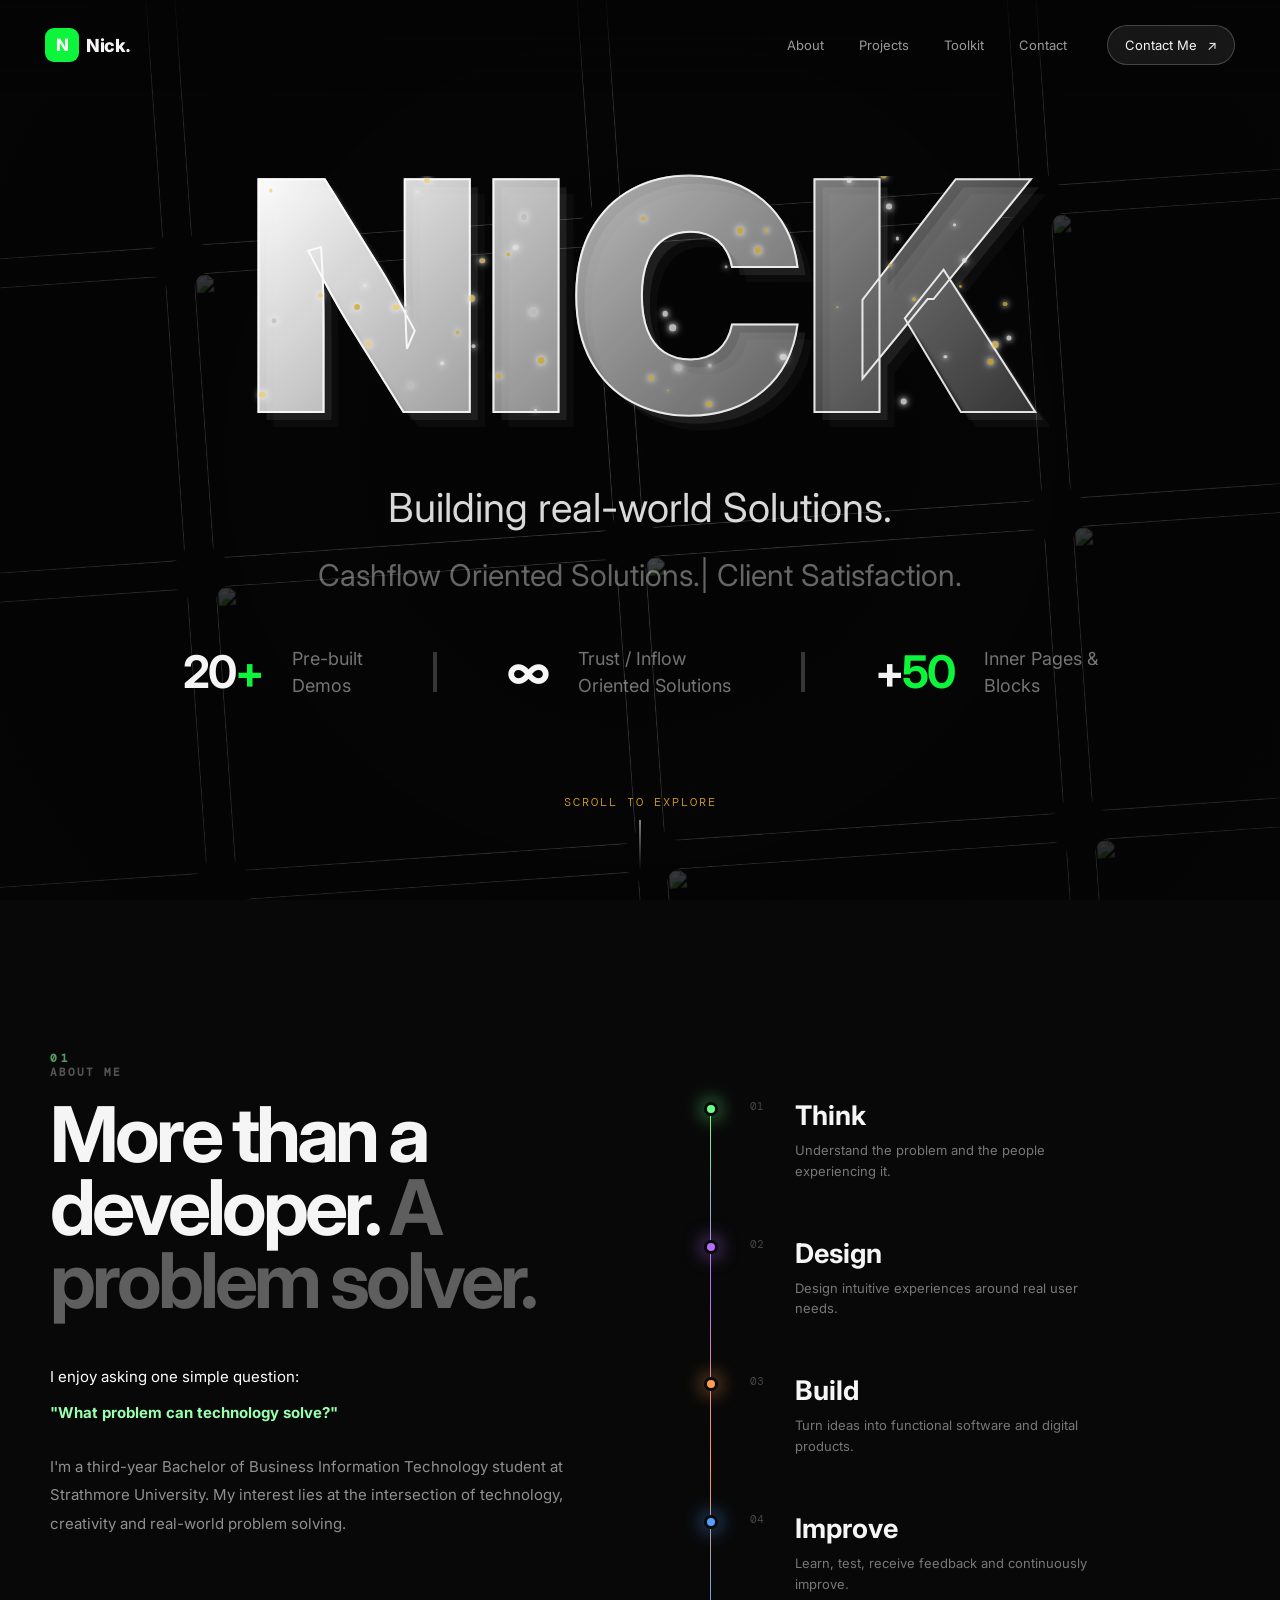
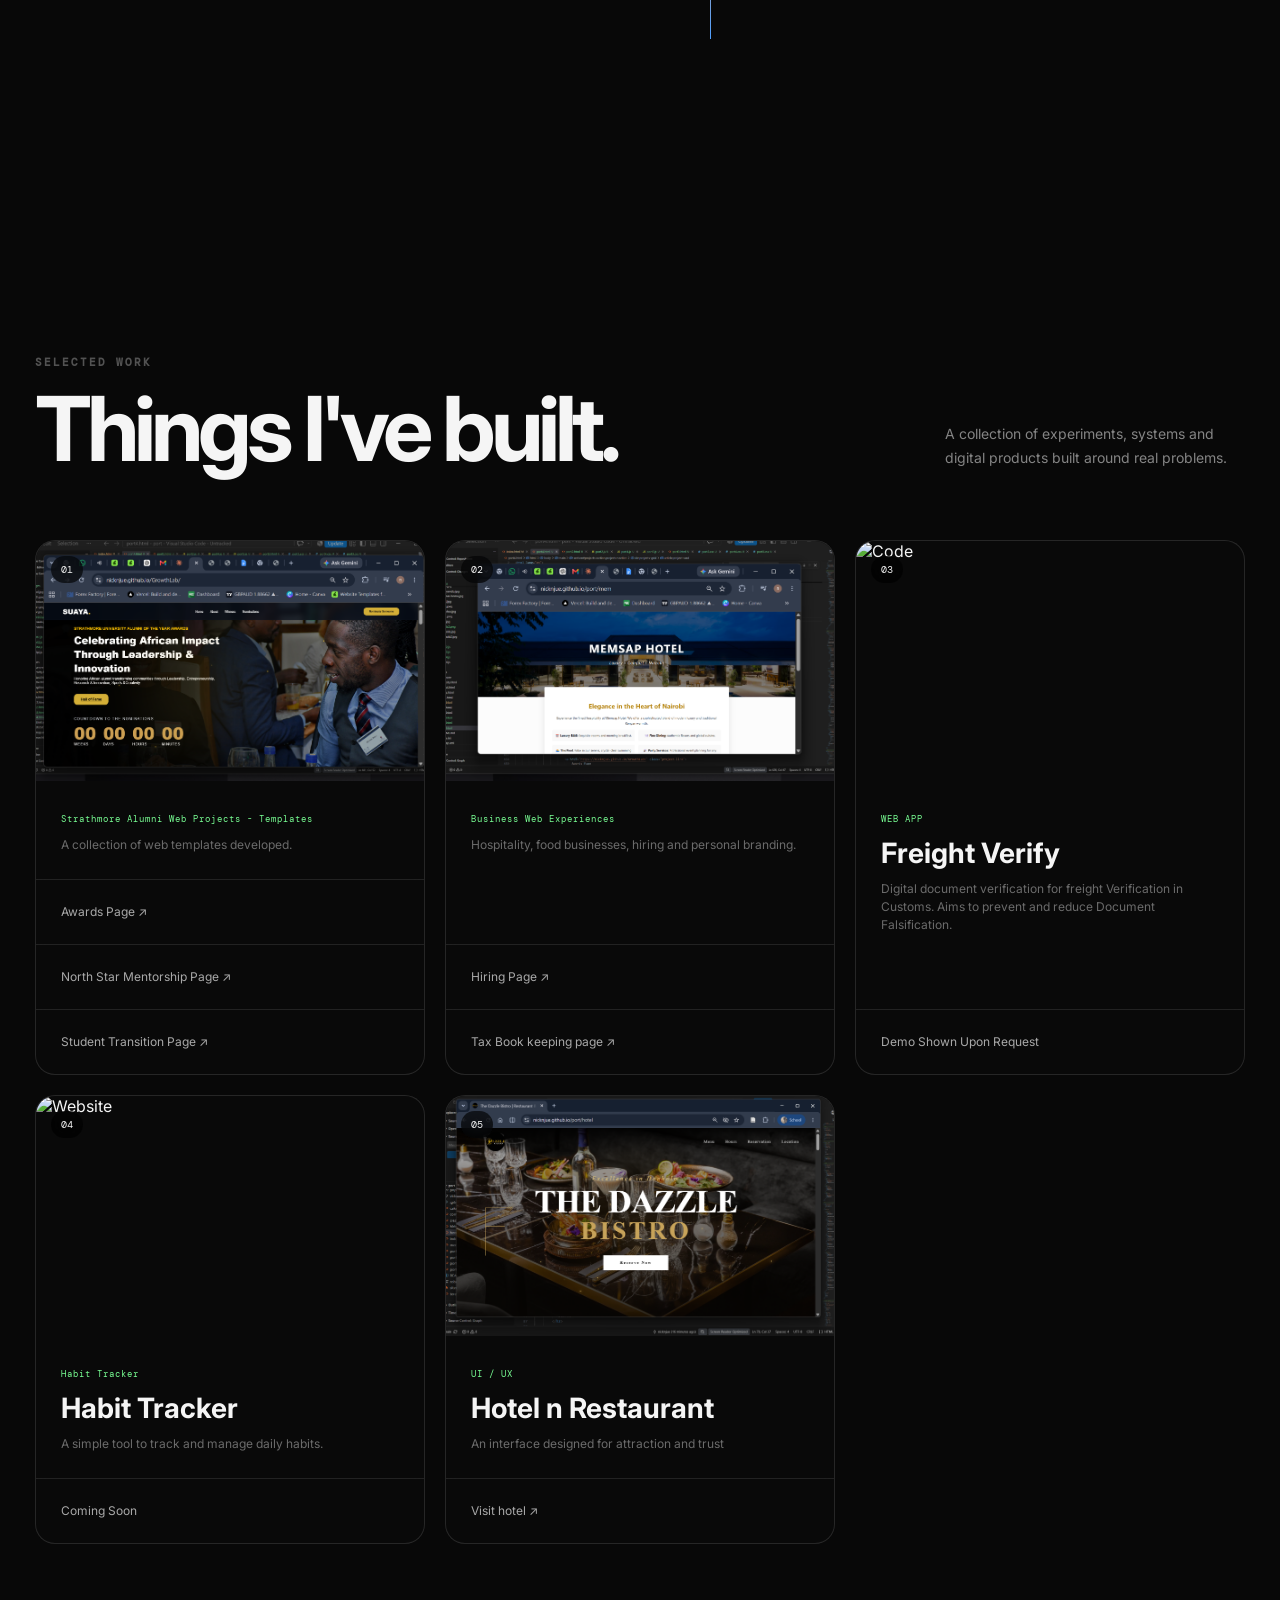
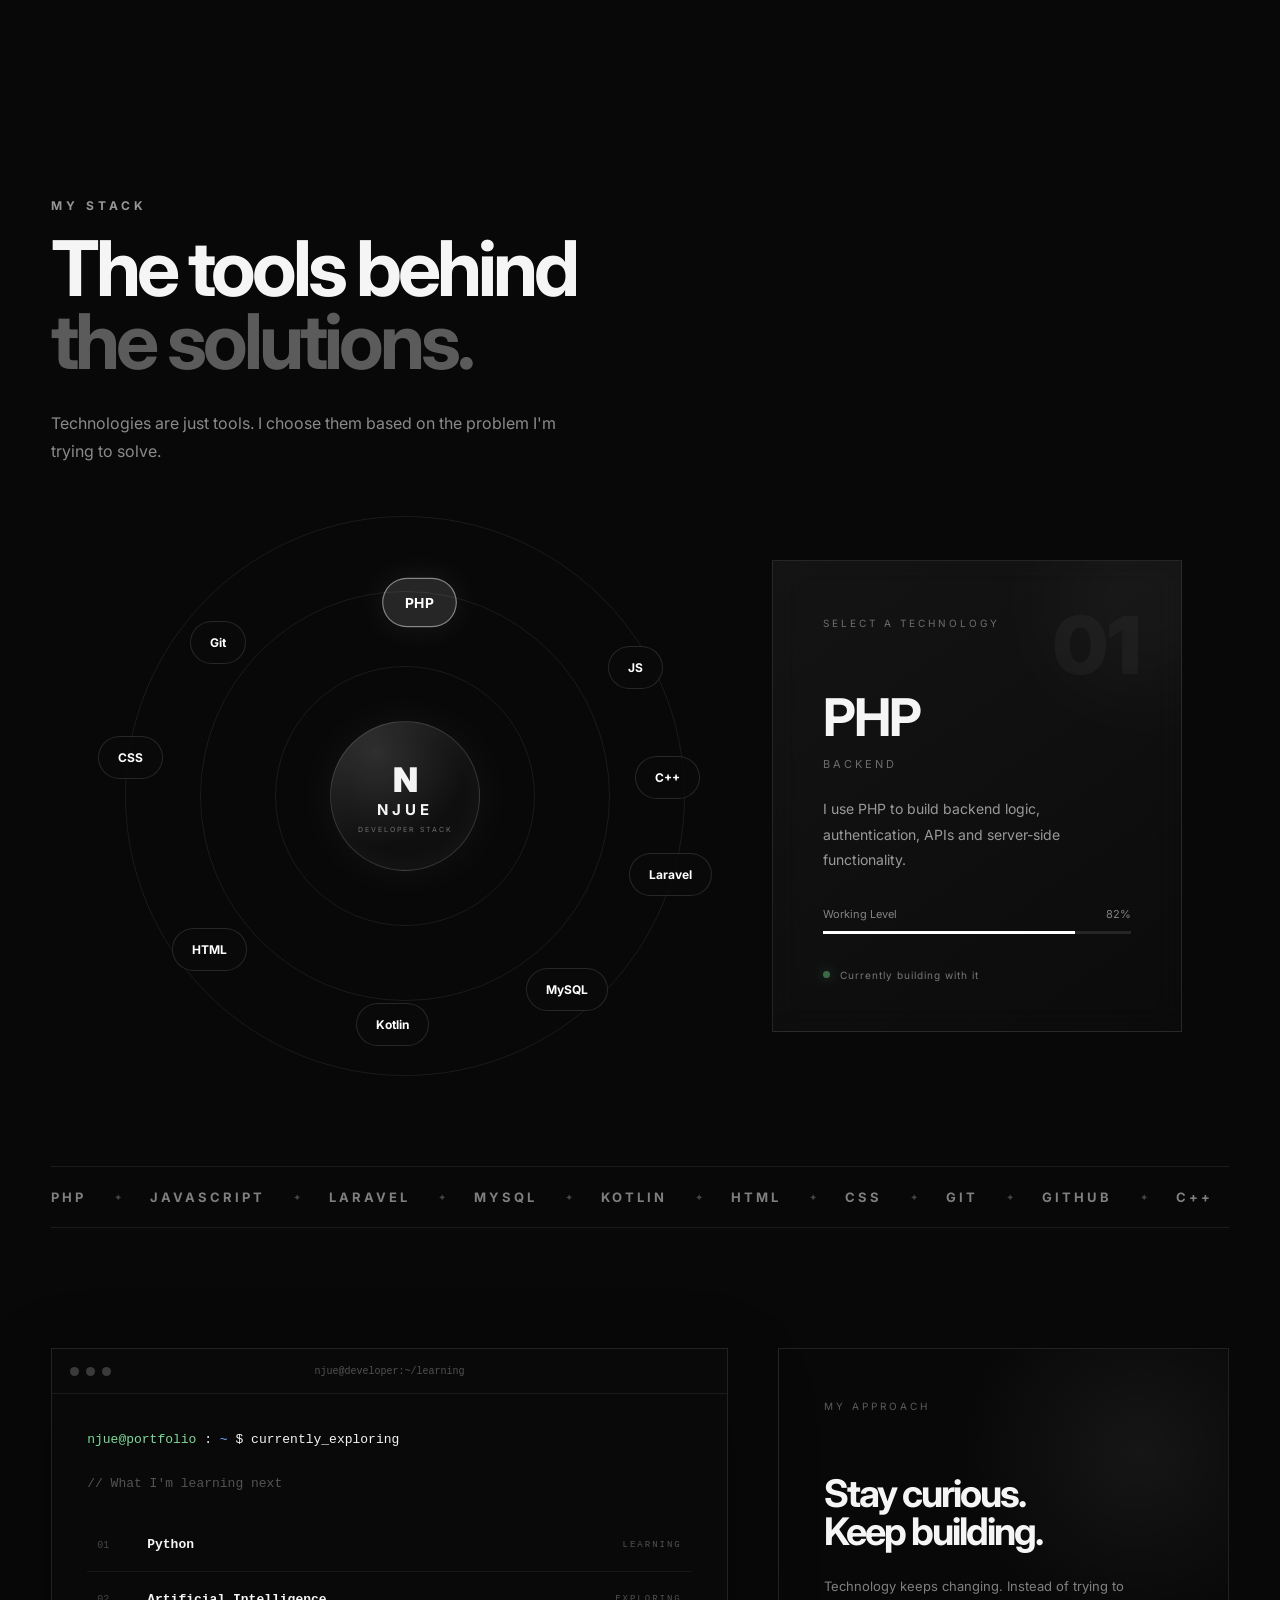
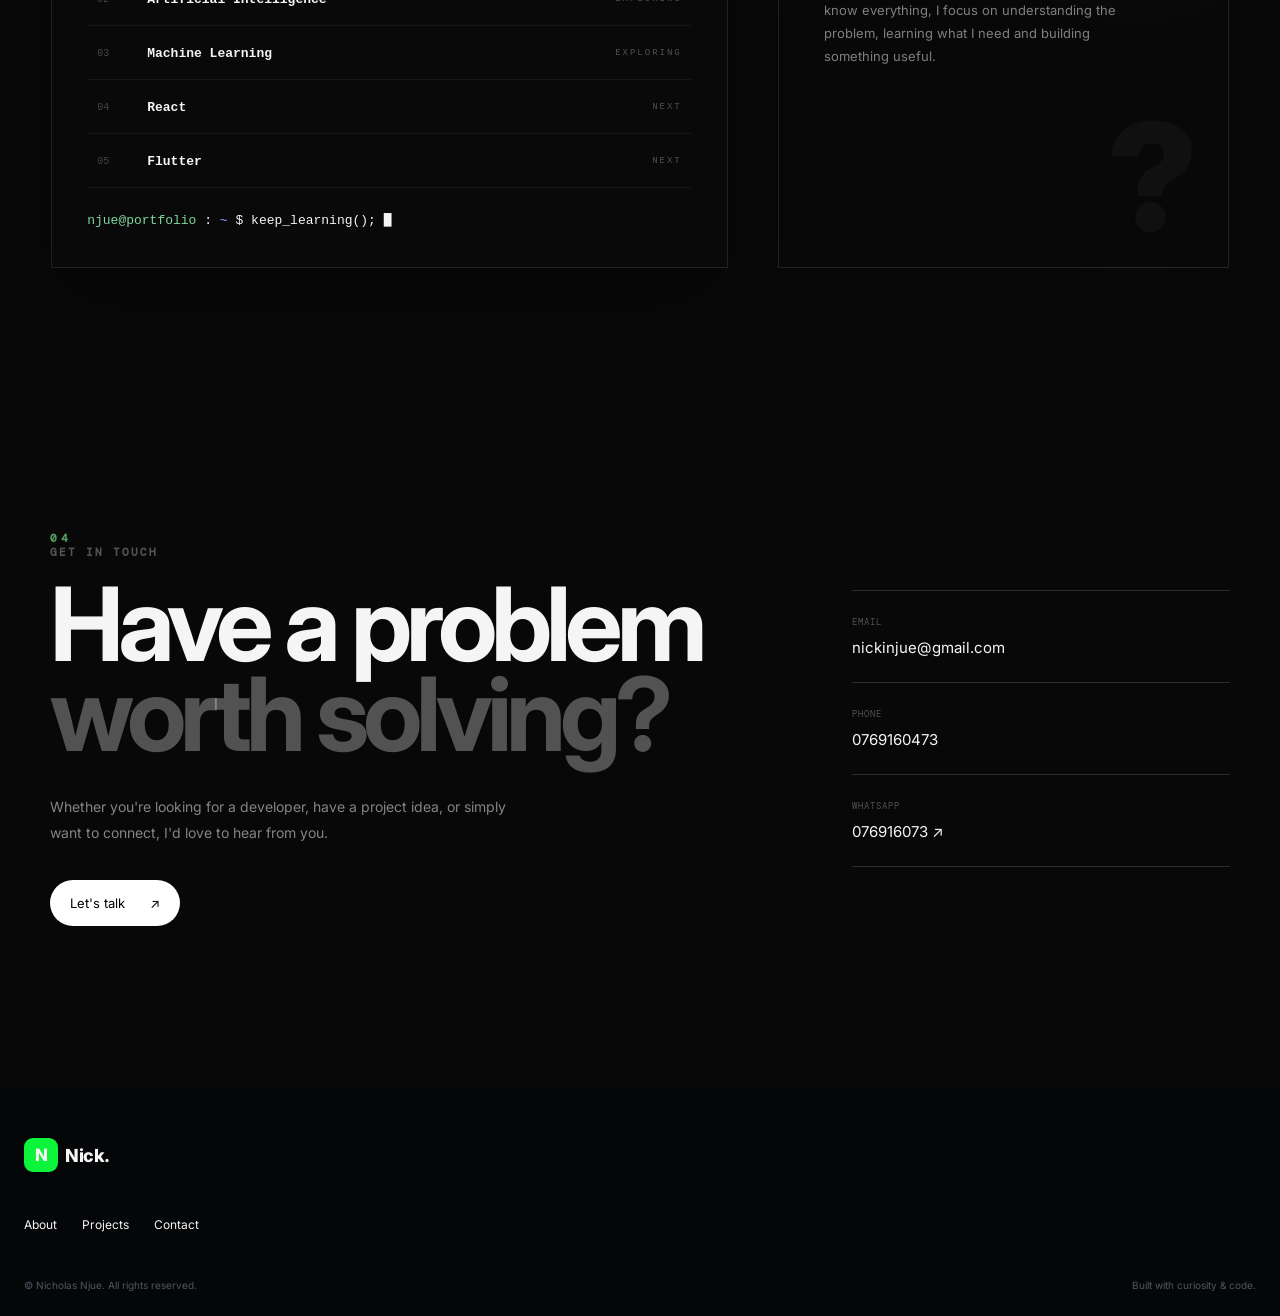
==== index.html @ ba2fd749 "1.3" ====
<!DOCTYPE html>
<html lang="en">

<head>
    <meta charset="UTF-8">
    <meta name="viewport" content="width=device-width, initial-scale=1.0">

    <title>Nick. Full Stack Developer </title>

    <meta name="description"
        content="Njue — Developer focused on building practical, user-oriented digital real-world solutions.">

    <link rel="stylesheet" href="css/port4.css">

    <!-- Google Fonts -->
    <link
        href="https://fonts.googleapis.com/css2?family=DM+Mono:wght@400;500&family=Inter:wght@400;500;600;700;800;900&display=swap"
        rel="stylesheet">
</head>

<body>

    <!-- =====================================================
         MOVING WEBSITE BACKGROUND
    ====================================================== -->

    <div class="background-world">

        <div class="website-wall">

            <div class="bg-card">
                <img src="https://images.unsplash.com/photo-1558655146-9f40138edfeb?auto=format&fit=crop&w=900&q=80"
                    alt="">
            </div>

            <div class="bg-card">
                <img src="https://images.unsplash.com/photo-1555066931-4365d14bab8c?auto=format&fit=crop&w=900&q=80"
                    alt="">
            </div>

            <div class="bg-card">
                <img src="https://images.unsplash.com/photo-1551650975-87deedd944c3?auto=format&fit=crop&w=900&q=80"
                    alt="">
            </div>

            <div class="bg-card">
                <img src="https://images.unsplash.com/photo-1460925895917-afdab827c52f?auto=format&fit=crop&w=900&q=80"
                    alt="">
            </div>

            <div class="bg-card">
                <img src="https://images.unsplash.com/photo-1517694712202-14dd9538aa97?auto=format&fit=crop&w=900&q=80"
                    alt="">
            </div>

            <div class="bg-card">
                <img src="https://images.unsplash.com/photo-1531482615713-2afd69097998?auto=format&fit=crop&w=900&q=80"
                    alt="">
            </div>

            <div class="bg-card">
                <img src="https://images.unsplash.com/photo-1498050108023-c5249f4df085?auto=format&fit=crop&w=900&q=80"
                    alt="">
            </div>

            <div class="bg-card">
                <img src="https://images.unsplash.com/photo-1518770660439-4636190af475?auto=format&fit=crop&w=900&q=80"
                    alt="">
            </div>

            <div class="bg-card">
                <img src="https://images.unsplash.com/photo-1550745165-9bc0b252726f?auto=format&fit=crop&w=900&q=80"
                    alt="">
            </div>

            <div class="bg-card">
                <img src="https://images.unsplash.com/photo-1496171367470-9ed9a91ea931?auto=format&fit=crop&w=900&q=80"
                    alt="">
            </div>

            <div class="bg-card">
                <img src="https://images.unsplash.com/photo-1521737711867-e3b97375f902?auto=format&fit=crop&w=900&q=80"
                    alt="">
            </div>

            <div class="bg-card">
                <img src="https://images.unsplash.com/photo-1553877522-43269d4ea984?auto=format&fit=crop&w=900&q=80"
                    alt="">
            </div>

            <div class="bg-card">
                <img src="https://images.unsplash.com/photo-1504384308090-c894fdcc538d?auto=format&fit=crop&w=900&q=80"
                    alt="">
            </div>

            <div class="bg-card">
                <img src="https://images.unsplash.com/photo-1516321318423-f06f85e504b3?auto=format&fit=crop&w=900&q=80"
                    alt="">
            </div>

            <div class="bg-card">
                <img src="https://images.unsplash.com/photo-1559028012-481c04fa702d?auto=format&fit=crop&w=900&q=80"
                    alt="">
            </div>

            <div class="bg-card">
                <img src="https://images.unsplash.com/photo-1519389950473-47ba0277781c?auto=format&fit=crop&w=900&q=80"
                    alt="">
            </div>

            <div class="bg-card">
                <img src="https://images.unsplash.com/photo-1561070791-2526d30994b5?auto=format&fit=crop&w=900&q=80"
                    alt="">
            </div>

            <div class="bg-card">
                <img src="https://images.unsplash.com/photo-1547658719-da2b51169166?auto=format&fit=crop&w=900&q=80"
                    alt="">
            </div>

        </div>

        <div class="background-overlay"></div>

    </div>


    <!-- =====================================================
         NAVIGATION
    ====================================================== -->

    <header class="navbar">

         <a href="#home" class="logo">
                <span class="logo-mark">N</span>
                <span class="logo-name">Nick<span>.</span></span>
            </a>


        <nav>

            <a href="#about">About</a>
            <a href="#projects">Projects</a>
            <a href="#toolkit">Toolkit</a>
            <a href="#contact">Contact</a>

        </nav>


        <a href="#contact" class="contact-button">
            Contact Me
            <span>↗</span>
        </a>

    </header>


    <!-- =====================================================
         MAIN
    ====================================================== -->

    <main>


        <!-- =================================================
             HERO
        ================================================== -->

        <section id="home" class="hero">

            <div class="hero-content">

                <!-- <div class="release-wrapper">

                    <button class="release-button">
                        <span class="release-dot"></span>
                        New Release
                    </button>

                </div> -->


                <div class="hero-title-wrapper">

                    <div class="confetti-container" id="confetti"></div>

                    <h1 class="hero-title">
                      NICK
                    </h1>

                    
                </div>


                <div class="hero-description">

                    <p>
                    Building real-world Solutions.
                    </p>

                    <span>
                        Cashflow Oriented Solutions.| Client Satisfaction.
                    </span>

                </div>


                <div class="hero-stats">

                    <div class="stat">

                        <strong>20<span>+</span></strong>

                        <p>Pre-built<br>Demos</p>

                    </div>


                    <div class="stat-line"></div>


                    <div class="stat">

                        <strong>∞</strong>

                        <p>Trust / Inflow<br>Oriented Solutions</p>

                    </div>

                        <div class="stat-line"></div>

                    <div class="stat">

                        <strong>+<span>50</span></strong>

                        <p>Inner Pages &<br>Blocks</p>

                    </div>

                </div>

<!-- 
                <a href="#projects" class="explore-button">

                    Explore my work

                    <span>↓</span>

                </a> -->

            </div>


            <div class="scroll-indicator">

                <span>SCROLL TO EXPLORE</span>

                <div class="scroll-line"></div>

            </div>

        </section>



        <!-- =================================================
             ABOUT
        ================================================== -->

        <section id="about" class="section about-section">

            <div class="section-label">

                <span>01</span>

                <p>ABOUT ME</p>

            </div>


            <div class="about-grid">


                <div class="about-text">

                    <h2>
                        More than a developer.
                        <span>A problem solver.</span>
                    </h2>


                    <p class="question">
                        I enjoy asking one simple question:
                        <strong>"What problem can technology solve?"</strong>
                    </p>


                    <p>
                        I'm a third-year Bachelor of Business Information Technology
                        student at Strathmore University. My interest lies at the
                        intersection of technology, creativity and real-world
                        problem solving.
                    </p>

                </div>



                <div class="process">


                    <div class="process-line"></div>


                    <div class="process-item">

                        <div class="process-dot dot-green"></div>

                        <div class="process-number">01</div>

                        <div>

                            <h3>Think</h3>

                            <p>
                                Understand the problem and the people experiencing it.
                            </p>

                        </div>

                    </div>


                    <div class="process-item">

                        <div class="process-dot dot-purple"></div>

                        <div class="process-number">02</div>

                        <div>

                            <h3>Design</h3>

                            <p>
                                Design intuitive experiences around real user needs.
                            </p>

                        </div>

                    </div>


                    <div class="process-item">

                        <div class="process-dot dot-orange"></div>

                        <div class="process-number">03</div>

                        <div>

                            <h3>Build</h3>

                            <p>
                                Turn ideas into functional software and digital products.
                            </p>

                        </div>

                    </div>


                    <div class="process-item">

                        <div class="process-dot dot-blue"></div>

                        <div class="process-number">04</div>

                        <div>

                            <h3>Improve</h3>

                            <p>
                                Learn, test, receive feedback and continuously improve.
                            </p>

                        </div>

                    </div>


                </div>

            </div>

        </section>



        <!-- =================================================
             PROJECTS
        ================================================== -->

        <section id="projects" class="section projects-section">

            <div class="section-header">

                <div>

                    <div class="section-label">

                        <span></span>

                        <p>SELECTED WORK</p>

                    </div>

                    <h2>
                        Things I've built.
                    </h2>

                </div>


                <p class="section-description">
                    A collection of experiments, systems and digital
                    products built around real problems.
                </p>

            </div>


            <div class="projects-grid">


                <!-- PROJECT 1 -->

                <article class="project-card">

                    <div class="project-image">

                        <img src="images/wards3.png"
                            alt="Project">

                        <span class="project-number">01</span>

                    </div>

                    <div class="project-info">

                        <div>

                            <span class="project-category">
                               Strathmore Alumni Web Projects - Templates
                            </span>

                            <h3>
                                
                            </h3>

                            <p>
                                A collection of web templates developed.
                            </p>

                        </div>

                    </div>

                   
                            <a href="https://nicknjue.github.io/GrowthLab/" class="project-link">
                                Awards Page ↗
                                <i class="fa-solid fa-arrow-right"></i>
                            </a>
                            <a href="https://nicknjue.github.io/GrowthLab/nstar3" class="project-link">
                                North Star Mentorship Page ↗
                                <i class="fa-solid fa-arrow-right"></i>
                            </a>
                            <a href="https://nicknjue.github.io/GrowthLab/stp" class="project-link">
                                Student Transition Page ↗
                                <i class="fa-solid fa-arrow-right"></i>
                            </a>

                </article>



                <!-- PROJECT 2 -->

                <article class="project-card">

                    <div class="project-image">

                        <img src="images/hiring.png"
                            alt="Dashboard">

                        <span class="project-number">02</span>

                    </div>

                    <div class="project-info">

                        <div>

                            <span class="project-category">
                              Business Web Experiences
                            </span>

                            <h3>
                                
                            </h3>

                            <p>
                                Hospitality, food businesses, hiring and personal branding.
                            </p>

                        </div>

                    </div>

                     <a href="https://nicknjue.github.io/port/mem" class="project-link">
                                Hiring Page ↗
                                <i class="fa-solid fa-arrow-right"></i>
                            </a>
                     <a href="https://nicknjue.github.io/port/terence" class="project-link">
                                Tax Book keeping page ↗
                                <i class="fa-solid fa-arrow-right"></i>
                            </a>

                </article>



                <!-- PROJECT 3 -->

                <article class="project-card">

                    <div class="project-image">

                        <img src="https://images.unsplash.com/photo-1498050108023-c5249f4df085?auto=format&fit=crop&w=1200&q=85"
                            alt="Code">

                        <span class="project-number">03</span>

                    </div>

                    <div class="project-info">

                        <div>

                            <span class="project-category">
                                WEB APP
                            </span>

                            <h3>
                                Freight Verify
                            </h3>

                            <p>
                                Digital document verification for freight Verification in Customs. Aims to prevent and reduce Document Falsification.
                            </p>

                        </div>

                    </div>

                    <a href="#" class="project-link">
                     Demo Shown Upon Request
                    </a>

                </article>



                <!-- PROJECT 4 -->

                <article class="project-card">

                    <div class="project-image">

                        <img src="https://images.unsplash.com/photo-1516321318423-f06f85e504b3?auto=format&fit=crop&w=1200&q=85"
                            alt="Website">

                        <span class="project-number">04</span>

                    </div>

                    <div class="project-info">

                        <div>

                            <span class="project-category">
                                Habit Tracker
                            </span>

                            <h3>
                                Habit Tracker
                            </h3>

                            <p>
                                A simple tool to track and manage daily habits.
                            </p>

                        </div>

                    </div>

                    <a href="#" class="project-link">
                        Coming Soon
                    </a>

                </article>



                <!-- PROJECT 5 -->

                <article class="project-card">

                    <div class="project-image">

                        <img src="images/dazzlesite.png"
                            alt="UI design">

                        <span class="project-number">05</span>

                    </div>

                    <div class="project-info">

                        <div>

                            <span class="project-category">
                                UI / UX
                            </span>

                            <h3>
                                Hotel n Restaurant
                            </h3>

                            <p>
                                An interface designed for attraction and trust
                            </p>

                        </div>

                    </div>

                    <a href="https://nicknjue.github.io/port/hotel" class="project-link">
                        Visit hotel ↗
                    </a>

                </article>



            

        </section>



        <!-- =================================================
             TOOLKIT
        ================================================== -->

       <!-- ==================== TOOLKIT ==================== -->
<section class="toolkit-section" id="toolkit">

    <div class="toolkit-header">
        <span class="section-label">MY STACK</span>

        <h2>
            The tools behind
            <span>the solutions.</span>
        </h2>

        <p>
            Technologies are just tools. I choose them based on the
            problem I'm trying to solve.
        </p>
    </div>


    <!-- INTERACTIVE TECHNOLOGY AREA -->
    <div class="tech-lab">

        <!-- LEFT: TECHNOLOGY CONSTELLATION -->
        <div class="tech-constellation">

            <div class="orbit orbit-one"></div>
            <div class="orbit orbit-two"></div>
            <div class="orbit orbit-three"></div>

            <div class="tech-center">
                <span>N</span>
                <strong>NJUE</strong>
                <small>DEVELOPER STACK</small>
            </div>


            <!-- Technologies -->

            <button class="tech-node node-php"
                    data-tech="PHP"
                    data-category="Backend"
                    data-description="I use PHP to build backend logic, authentication, APIs and server-side functionality."
                    data-level="82">
                PHP
            </button>

            <button class="tech-node node-js"
                    data-tech="JavaScript"
                    data-category="Frontend"
                    data-description="JavaScript brings interaction, dynamic behaviour and useful functionality to my web projects."
                    data-level="78">
                JS
            </button>

            <button class="tech-node node-laravel"
                    data-tech="Laravel"
                    data-category="Framework"
                    data-description="Laravel is my preferred PHP framework for building structured and scalable web applications."
                    data-level="80">
                Laravel
            </button>

            <button class="tech-node node-mysql"
                    data-tech="MySQL"
                    data-category="Database"
                    data-description="I use MySQL for relational data, database design, queries and application data management."
                    data-level="76">
                MySQL
            </button>

            <button class="tech-node node-kotlin"
                    data-tech="Kotlin"
                    data-category="Mobile"
                    data-description="Kotlin is one of the technologies I'm using to explore Android and mobile application development."
                    data-level="65">
                Kotlin
            </button>

            <button class="tech-node node-html"
                    data-tech="HTML"
                    data-category="Web"
                    data-description="HTML provides the structure and semantic foundation of the websites I build."
                    data-level="90">
                HTML
            </button>

            <button class="tech-node node-css"
                    data-tech="CSS"
                    data-category="Web"
                    data-description="CSS is what I use to turn structured pages into responsive and visually engaging interfaces."
                    data-level="84">
                CSS
            </button>

            <button class="tech-node node-git"
                    data-tech="Git"
                    data-category="Version Control"
                    data-description="I use Git to track changes, manage versions and safely experiment with my projects."
                    data-level="75">
                Git
            </button>

            <button class="tech-node node-cpp"
                    data-tech="C++"
                    data-category="Programming"
                    data-description="C++ helps strengthen my understanding of programming logic, algorithms and object-oriented concepts."
                    data-level="62">
                C++
            </button>

        </div>


        <!-- RIGHT: TECHNOLOGY INFORMATION -->
        <div class="tech-info-panel">

            <span class="tech-info-label">SELECT A TECHNOLOGY</span>

            <div class="tech-info-number">01</div>

            <h3 id="techTitle">
                PHP
            </h3>

            <div class="tech-category" id="techCategory">
                Backend
            </div>

            <p id="techDescription">
                I use PHP to build backend logic, authentication,
                APIs and server-side functionality.
            </p>

            <div class="skill-container">

                <div class="skill-top">
                    <span>Working Level</span>
                    <span id="techLevelText">82%</span>
                </div>

                <div class="skill-bar">
                    <div id="techLevelBar"></div>
                </div>

            </div>

            <div class="tech-status">
                <span class="status-dot"></span>
                Currently building with it
            </div>

        </div>

    </div>


    <!-- MOVING TECHNOLOGY STRIP -->
    <div class="tech-marquee">

        <div class="marquee-track">

            <span>PHP</span>
            <i>✦</i>

            <span>JAVASCRIPT</span>
            <i>✦</i>

            <span>LARAVEL</span>
            <i>✦</i>

            <span>MYSQL</span>
            <i>✦</i>

            <span>KOTLIN</span>
            <i>✦</i>

            <span>HTML</span>
            <i>✦</i>

            <span>CSS</span>
            <i>✦</i>

            <span>GIT</span>
            <i>✦</i>

            <span>GITHUB</span>
            <i>✦</i>

            <span>C++</span>
            <i>✦</i>


            <!-- duplicate for seamless animation -->

            <span>PHP</span>
            <i>✦</i>

            <span>JAVASCRIPT</span>
            <i>✦</i>

            <span>LARAVEL</span>
            <i>✦</i>

            <span>MYSQL</span>
            <i>✦</i>

            <span>KOTLIN</span>
            <i>✦</i>

            <span>HTML</span>
            <i>✦</i>

            <span>CSS</span>
            <i>✦</i>

            <span>GIT</span>
            <i>✦</i>

            <span>GITHUB</span>
            <i>✦</i>

            <span>C++</span>
            <i>✦</i>

        </div>

    </div>


    <!-- CURRENTLY EXPLORING -->
    <div class="exploring-section">

        <div class="terminal-window">

            <div class="terminal-top">

                <div class="terminal-dots">
                    <span></span>
                    <span></span>
                    <span></span>
                </div>

                <div class="terminal-title">
                    njue@developer:~/learning
                </div>

            </div>


            <div class="terminal-body">

                <div class="terminal-line">
                    <span class="terminal-green">njue@portfolio</span>
                    <span>:</span>
                    <span class="terminal-blue">~</span>
                    <span>$</span>
                    <span> currently_exploring</span>
                </div>

                <br>

                <div class="terminal-command">
                    // What I'm learning next
                </div>

                <div class="learning-list">

                    <div class="learning-item">
                        <span class="learning-number">01</span>
                        <span>Python</span>
                        <small>Learning</small>
                    </div>

                    <div class="learning-item">
                        <span class="learning-number">02</span>
                        <span>Artificial Intelligence</span>
                        <small>Exploring</small>
                    </div>

                    <div class="learning-item">
                        <span class="learning-number">03</span>
                        <span>Machine Learning</span>
                        <small>Exploring</small>
                    </div>

                    <div class="learning-item">
                        <span class="learning-number">04</span>
                        <span>React</span>
                        <small>Next</small>
                    </div>

                    <div class="learning-item">
                        <span class="learning-number">05</span>
                        <span>Flutter</span>
                        <small>Next</small>
                    </div>

                </div>

                <br>

                <div class="terminal-line terminal-cursor-line">
                    <span class="terminal-green">njue@portfolio</span>
                    <span>:</span>
                    <span class="terminal-blue">~</span>
                    <span>$</span>
                    <span class="typing-text"></span>
                    <span class="cursor">█</span>
                </div>

            </div>

        </div>


        <div class="curiosity-box">

            <span class="curiosity-label">MY APPROACH</span>

            <h3>
                Stay curious.
                <br>
                Keep building.
            </h3>

            <p>
                Technology keeps changing. Instead of trying to know
                everything, I focus on understanding the problem,
                learning what I need and building something useful.
            </p>

            <div class="curiosity-symbol">
                ?
            </div>

        </div>

    </div>

</section>
<!-- ==================== END TOOLKIT ==================== -->



        <!-- =================================================
             CONTACT
        ================================================== -->

        <section id="contact" class="section contact-section">


            <div class="contact-left">


                <div class="section-label">

                    <span>04</span>

                    <p>GET IN TOUCH</p>

                </div>


                <h2>
                    Have a problem
                    <span>worth solving?</span>
                </h2>


                <p>
                    Whether you're looking for a developer,
                    have a project idea, or simply want to connect,
                    I'd love to hear from you.
                </p>


                <a href="mailto:nickinjue@gmail.com" class="email-button">

                    Let's talk

                    <span>↗</span>

                </a>


            </div>



            <div class="contact-right">


                <div class="contact-item">

                    <span>EMAIL</span>

                    <a href="mailto:nickinjue@gmail.com">
                        nickinjue@gmail.com
                    </a>

                </div>


                <div class="contact-item">

                    <span>PHONE</span>

                    <a href="tel:0769160473">
                        0769160473
                    </a>

                </div>


                <div class="contact-item">

                    <span>WHATSAPP</span>

                    <a href="https://wa.me/25476916073" target="_blank">
                        076916073 ↗
                    </a>

                </div>


            </div>

        </section>


    </main>


 <!-- =========================
         FOOTER
    ========================== -->

    <footer class="footer">

        <div class="footer-container">

            <div class="footer-brand">

                <a href="#home" class="logo">
                    <span class="logo-mark">N</span>
                    <span class="logo-name">Nick<span>.</span></span>
                </a>

                <p>
                   
                </p>

            </div>


            <div class="footer-links">

                <a href="#about">About</a>
                <a href="#projects">Projects</a>
                <a href="#contact">Contact</a>

            </div>


            <div class="footer-bottom">

                <p>
                    © <span id="currentYear"></span> Nicholas Njue.
                    All rights reserved.
                </p>

                <p>
                    Built with curiosity & code.
                </p>

            </div>

        </div>

    </footer>


    <script src="js/port4.js"></script>

</body>

</html>
---- css/port4.css ----
/* =========================================================
   GLOBAL
========================================================= */

* {
    margin: 0;
    padding: 0;
    box-sizing: border-box;
}

html {
    scroll-behavior: smooth;
}

body {
    font-family: "Inter", sans-serif;
    background: #080808;
    color: #f5f5f5;
    overflow-x: hidden;
}

a {
    color: inherit;
    text-decoration: none;
}

button {
    font-family: inherit;
}



/* =========================================================
   MOVING BACKGROUND
========================================================= */

.background-world {
    position: fixed;
    inset: 0;

    z-index: -10;

    overflow: hidden;

    background: #050505;
}

/* IMAGE WALL */
.website-wall {
    position: absolute;

    width: 120%;
    left: -10%;

    display: grid;

    grid-template-columns:
        repeat(4, 1fr);

    gap: 25px;

    transform:
        rotate(-4deg)
        scale(1.1);

    animation:
        backgroundMove 50s linear infinite;
}

/* INDIVIDUAL IMAGES */
.bg-card {
    height: 260px;

    overflow: hidden;

    border-radius: 14px;
  /*
       Increased from .28
       This makes the actual images
       much more visible.
    */
    opacity: .45;

    filter:
        saturate(.95)
        contrast(1.05);

      /*
       Slight glow around the cards
    */
    box-shadow:
        0 0 30px rgba(255,255,255,.025);
}


.bg-card img {
    width: 100%;
    height: 100%;

    object-fit: cover;

    display: block;

        filter:
        brightness(.75)
        saturate(.9);

    transition:
        transform .5s ease;

}


@keyframes backgroundMove {

    0% {
        transform:
            rotate(-4deg)
            translateY(0)
            scale(1.1);
    }

    50% {
        transform:
            rotate(-4deg)
            translateY(-500px)
            scale(1.1);
    }

    100% {
        transform:
            rotate(-4deg)
            translateY(-1000px)
            scale(1.1);
    }

}

/* IMAGE OVERLAY */

.background-overlay {
    position: absolute;

    inset: 0;

    background:
        radial-gradient(
            circle at center,
            rgba(5,5,5,.20),
            rgba(5,5,5,.58)
        );
    /* blur so the images remain sharp. */
    backdrop-filter: blur(0.5px);
}



/* =========================================================
   NAVIGATION
========================================================= */

.navbar {
    position: fixed;

    top: 0;
    left: 0;

    width: 100%;

    padding:
        25px
        45px;

    display: flex;

    align-items: center;

    justify-content: space-between;

    z-index: 100;

    background:
        linear-gradient(
            to bottom,
            rgba(5,5,5,.85),
            transparent
        );
}


/* .logo {
    display: flex;

    align-items: center;

    gap: 10px;

    font-weight: 700;

    font-size: 19px;
}


.logo-box {
    width: 38px;
    height: 38px;

    display: flex;

    align-items: center;
    justify-content: center;

    border: 1px solid rgba(255,255,255,.4);

    border-radius: 10px;

    font-size: 17px;

    background: rgba(255,255,255,.06);
}


.logo-name {
    letter-spacing: -.5px;
} */

/* Logo */

.logo {
    display: flex;
    align-items: center;
    gap: 7px;
}


.logo-mark {
    width: 34px;
    height: 34px;

    display: grid;
    place-items: center;

    /* background: var(--text-primary);
    color: var(--bg-main); */
    background-color: #0df53b;

    border-radius: 9px;

    font-family: var(--font-heading);
    font-weight: 800;
    font-size: 17px;
}


.logo-name {
    font-family: var(--font-heading);
    font-size: 18px;
    font-weight: 800;
    letter-spacing: -0.5px;
}


.logo-name span {
    color: var(--accent);
}



nav {
    display: flex;

    gap: 35px;

    margin-left: auto;
    margin-right: 40px;
}


nav a {
    color: rgba(255,255,255,.6);

    font-size: 13px;

    transition: .3s;
}


nav a:hover {
    color: white;
}


.contact-button {
    display: flex;

    align-items: center;

    gap: 10px;

    padding:
        11px
        17px;

    border:
        1px solid
        rgba(255,255,255,.2);

    border-radius: 50px;

    font-size: 13px;

    background:
        rgba(255,255,255,.08);

    backdrop-filter: blur(15px);

    transition: .3s;
}


.contact-button:hover {
    background: white;

    color: black;

    transform: translateY(-2px);
}



/* =========================================================
   GENERAL SECTIONS
========================================================= */

.section {
    position: relative;

    max-width: 1250px;

    margin: auto;

    padding:
        150px
        35px;
}


.section-label {
    display: flex;

    align-items: center;

    gap: 12px;

    margin-bottom: 35px;
}


.section-label span {
    font-family: "DM Mono", monospace;

    font-size: 11px;

    color: #82ff9b;
}


.section-label p {
    font-family: "DM Mono", monospace;

    font-size: 11px;

    letter-spacing: 2px;

    color: rgba(255,255,255,.5);
}


.section-header {
    display: flex;

    justify-content: space-between;

    align-items: end;

    margin-bottom: 70px;
}


.section-header h2 {
    font-size: clamp(45px, 7vw, 90px);

    line-height: .9;

    letter-spacing: -5px;
}


.section-description {
    width: 300px;

    color: rgba(255,255,255,.5);

    line-height: 1.7;

    font-size: 14px;
}



/* =========================================================
   HERO
========================================================= */

.hero {
    min-height: 100vh;

    display: flex;

    align-items: center;

    justify-content: center;

    position: relative;

    padding: 100px 30px;
}


.hero-content {
    width: 100%;

    max-width: 1100px;

    text-align: center;
}


.release-wrapper {
    display: flex;

    justify-content: right;
    align-items: right;

    padding-right: 0;
    margin-top: 15px;
}


.release-button {
    border: 1px solid rgba(120,255,150,.5);

    color: #9affac;

    background:
        rgba(65,255,100,.08);

    border-radius: 50px;

    padding:
        12px
        20px;

    display: flex;

    align-items: center;

    gap: 8px;

    font-size: 11px;

    cursor: pointer;

    transition: .2s;
    transform:rotate(90deg);
}


.release-button:hover {
    animation:
        shake .4s
        infinite;

    background:
        rgba(65,255,100,.16);
}


.release-dot {
    width: 10px;
    height: 10px;

    background: #5cff7d;

    border-radius: 50%;

    box-shadow:
        0 0 12px #5cff7d;
}


@keyframes shake {

    0% {
        transform: translateX(0);
    }

    25% {
        transform: translateX(-3px) rotate(-1deg);
    }

    50% {
        transform: translateX(3px) rotate(1deg);
    }

    75% {
        transform: translateX(-2px);
    }

    100% {
        transform: translateX(0);
    }

}



/* =========================================================
   NJUE TITLE
========================================================= */

.hero-title-wrapper {
    position: relative;

    display: inline-block;

    margin:
        15px
        0
        30px;
}


.hero-title {
    position: relative;

    font-size:
        clamp(130px, 25vw, 330px);

    font-weight: 900;

    line-height: .75;

    letter-spacing:
        -1px;

    color: #111;

    -webkit-text-stroke:
        2px
        rgba(255,255,255,.85);

    text-shadow:

        8px 8px 0 rgba(255,255,255,.08),

        15px 15px 0 rgba(255,255,255,.03);

    background:
        linear-gradient(
            135deg,
            #ffffff,
            #888,
            #1b1b1b
        );

    -webkit-background-clip: text;

    background-clip: text;

    -webkit-text-fill-color:
        transparent;
}


/* =========================================================
   GOLD + SILVER PARTICLES  confetti njue name
========================================================= */

.confetti-container {
    position: absolute;

    inset: 0;

    pointer-events: none;

    overflow: hidden;

    z-index: 3;

    /*
       This makes the particles appear
       only inside the NJUE letters.
    */
    -webkit-mask-image: none;
    mask-image: none;
}


.confetti {
    position: absolute;

    border-radius: 50%;

    /*
       Small glowing particles
    */
    box-shadow:
        0 0 5px currentColor,
        0 0 10px currentColor;

    /*
       Slow floating animation
    */
    animation:
        floatingParticles
        ease-in-out
        infinite;

    opacity: 0.8;

    /*
       Makes the particles feel
       slightly soft and premium
    */
    filter: blur(0.2px);
}


@keyframes floatingParticles {

    0% {

        transform:
            translate(
                0px,
                0px
            )
            scale(0.8);

        opacity: 0.35;
    }


    25% {

        transform:
            translate(
                8px,
                -12px
            )
            scale(1);

        opacity: 0.9;
    }


    50% {

        transform:
            translate(
                -5px,
                -22px
            )
            scale(0.9);

        opacity: 0.65;
    }


    75% {

        transform:
            translate(
                -10px,
                -8px
            )
            scale(1.05);

        opacity: 0.9;
    }


    100% {

        transform:
            translate(
                0px,
                0px
            )
            scale(0.8);

        opacity: 0.35;
    }

}


.hero-description {
    margin-top: 30px;

    font-size: 40px;

    color: rgba(255,255,255,.85);

    line-height: 1.6;
}


.hero-description span {
    color: rgba(251, 244, 244, 0.4);

    font-size: 30px;
}



/* =========================================================
   HERO STATS
========================================================= */

.hero-stats {
    margin:
        40px
        auto;

    display: flex;

    justify-content: center;

    align-items: center;

    gap: 70px;
}


.stat {
    display: flex;

    align-items: center;

    gap: 30px;

    text-align: left;
}


.stat strong {
    font-size: 45px;

    letter-spacing: -2px;
}


.stat strong span {
    color: #0df53b;
}


.stat p {
    color: rgba(255, 252, 252, 0.45);

    font-size: 18px;

    line-height: 1.5;
}


.stat-line {
    height: 40px;

    width: 4px;

    background:
        rgba(255,255,255,.2);
}



/* =========================================================
   EXPLORE BUTTON
========================================================= */

.explore-button {
    display: inline-flex;

    align-items: center;

    gap: 20px;

    padding:
        16px
        23px;

    border:
        1px solid
        rgba(255,255,255,.25);

    border-radius: 50px;

    font-size: 13px;

    transition: .3s;

    background:
        rgba(255,255,255,.06);
}


.explore-button:hover {
    background: white;

    color: black;

    transform:
        translateY(-4px);
}


.explore-button span {
    font-size: 18px;
}



/* =========================================================
   SCROLL INDICATOR
========================================================= */

.scroll-indicator {
    position: absolute;

    bottom: 30px;

    left: 50%;

    transform: translateX(-50%);

    display: flex;

    flex-direction: column;

    align-items: center;

    gap: 10px;
}


.scroll-indicator span {
    font-family: "DM Mono", monospace;

    font-size: 12px;
    font-weight: 300;
    color:goldenrod;

    letter-spacing: 2px;
}


.scroll-line {
    width: 1px;

    height: 50px;

    background:
        linear-gradient(
            white,
            transparent
        );
}



/* =========================================================
   ABOUT
========================================================= */

.about-section {
    min-height: 100vh;
}


.about-grid {
    display: grid;

    grid-template-columns:
        1fr 1fr;

    gap: 120px;

    align-items: start;
}


.about-text h2 {
    font-size:
        clamp(45px, 6vw, 80px);

    letter-spacing:
        -4px;

    line-height: .95;

    margin-bottom: 45px;
}


.about-text h2 span {
    color:
        rgba(255,255,255,.35);
}


.about-text p {
    color:
        rgba(255,255,255,.55);

    line-height: 1.9;

    max-width: 570px;

    font-size: 15px;
}


.about-text .question {
    color: white;

    margin-bottom: 25px;
}


.about-text .question strong {
    display: block;

    margin-top: 8px;

    color: #9affac;
}



/* =========================================================
   PROCESS TIMELINE
========================================================= */

.process {
    position: relative;

    padding-left: 50px;
}


.process-line {
    position: absolute;

    left: 10px;

    top: 10px;

    bottom: 10px;

    width: 1px;

    background:
        linear-gradient(
            to bottom,
            #70ff8c,
            #b36bff,
            #ff9b51,
            #4e9fff
        );
}


.process-item {
    position: relative;

    display: grid;

    grid-template-columns:
        45px 1fr;

    margin-bottom: 55px;

    min-height: 80px;
}


.process-dot {
    position: absolute;

    left: -46px;

    top: 3px;

    width: 14px;
    height: 14px;

    border-radius: 50%;

    border:
        3px solid #090909;

    box-shadow:
        0 0 20px currentColor;
}


.dot-green {
    background: #6aff88;
    color: #6aff88;
}


.dot-purple {
    background: #b66cff;
    color: #b66cff;
}


.dot-orange {
    background: #ff9b52;
    color: #ff9b52;
}


.dot-blue {
    background: #529fff;
    color: #529fff;
}


.process-number {
    font-family:
        "DM Mono",
        monospace;

    color:
        rgba(255,255,255,.25);

    font-size: 11px;
}


.process-item h3 {
    font-size: 27px;

    margin-bottom: 8px;
}


.process-item p {
    color:
        rgba(255,255,255,.45);

    font-size: 13px;

    line-height: 1.6;

    max-width: 320px;
}



/* =========================================================
   PROJECTS
========================================================= */

.projects-section {
    max-width: 1400px;
}


.projects-grid {
    display: grid;

    grid-template-columns:
        repeat(3, 1fr);

    gap: 20px;
}


.project-card {
    position: relative;

    min-height: 440px;

    overflow: hidden;

    border:
        1px solid
        rgba(255,255,255,.12);

    border-radius: 20px;

    background:
        rgba(10,10,10,.7);

    backdrop-filter:
        blur(10px);

    transition:
        transform .4s,
        border .4s;

    display: flex;

    flex-direction: column;
}


.project-card:hover {
    transform:
        translateY(-8px);

    border-color:
        rgba(255,255,255,.35);
}


.project-image {
    height: 240px;

    position: relative;

    overflow: hidden;
}


.project-image img {
    width: 100%;
    height: 100%;

    object-fit: cover;

    transition:
        transform .6s;
}


.project-card:hover
.project-image img {
    transform:
        scale(1.08);
}


.project-number {
    position: absolute;

    top: 15px;
    left: 15px;

    font-family:
        "DM Mono",
        monospace;

    font-size: 10px;

    padding:
        7px 10px;

    border-radius: 50px;

    background:
        rgba(0,0,0,.65);

    backdrop-filter:
        blur(10px);
}


.project-info {
    padding: 25px;

    flex: 1;
}


.project-category {
    font-family:
        "DM Mono",
        monospace;

    font-size: 9px;

    color: #79ff94;

    letter-spacing: 1px;
}


.project-info h3 {
    font-size: 28px;

    margin:
        10px 0;
}


.project-info p {
    color:
        rgba(255,255,255,.4);

    font-size: 12px;

    line-height: 1.5;
}


.project-link {
    height: 65px;

    display: flex;

    align-items: center;

    justify-content: space-between;

    padding:
        0 25px;

    border-top:
        1px solid
        rgba(255,255,255,.1);

    font-size: 12px;

    color:
        rgba(255,255,255,.65);

    transition: .3s;
}


.project-link:hover {
    background: white;

    color: black;
}



/* =========================================================
   VIEW MORE
========================================================= */

.view-more {
    align-items: center;

    justify-content: center;

    padding: 30px;

    background:
        rgba(255,255,255,.04);
}


.view-more div {
    text-align: center;
}


.view-more span {
    font-family:
        "DM Mono",
        monospace;

    font-size: 11px;

    color:
        #75ff91;
}


.view-more h3 {
    font-size: 40px;

    margin:
        15px 0;
}


.view-more p {
    color:
        rgba(255,255,255,.4);

    font-size: 12px;
}


.view-more strong {
    position: absolute;

    top: 25px;
    right: 25px;

    font-size: 30px;

    font-weight: 400;
}



/* =====================================================
   TOOLKIT / TECHNOLOGY LAB
   ===================================================== */

.toolkit-section {
    position: relative;
    padding: 100px 4%;
    overflow: hidden;
}


/* HEADER */

.toolkit-header {
    max-width: 750px;
    margin-bottom: 80px;
}

.section-label {
    display: inline-block;
    font-size: 12px;
    letter-spacing: 4px;
    font-weight: 700;
    margin-bottom: 20px;
    opacity: .6;
}

.toolkit-header h2 {
    font-size: clamp(45px, 6vw, 85px);
    line-height: .95;
    margin: 0;
    letter-spacing: -4px;
}

.toolkit-header h2 span {
    display: block;
    opacity: .35;
}

.toolkit-header p {
    margin-top: 30px;
    max-width: 550px;
    line-height: 1.8;
    opacity: .55;
}


/* =====================================================
   TECHNOLOGY LAB
   ===================================================== */

.tech-lab {
    display: grid;
    grid-template-columns: 1.2fr .8fr;
    gap: 60px;
    align-items: center;
    width: 92%;
    margin: 0 auto;
}


/* =====================================================
   CONSTELLATION
   ===================================================== */

.tech-constellation {
    position: relative;
    width: 100%;
    height: 500px;
    
    display: flex;
    justify-content: center;
    align-items: center;
}


/* ORBITS */

.orbit {
    position: absolute;
    border: 1px solid rgba(255,255,255,.08);
    border-radius: 50%;
    pointer-events: none;
}

.orbit-one {
    width: 260px;
    height: 260px;
}

.orbit-two {
    width: 410px;
    height: 410px;
}

.orbit-three {
    width: 560px;
    height: 560px;
}


/* CENTER */

.tech-center {
    width: 150px;
    height: 150px;
    border-radius: 50%;

    background:
        radial-gradient(
            circle at 30% 20%,
            rgba(255,255,255,.16),
            rgba(255,255,255,.03) 60%
        );

    border: 1px solid rgba(255,255,255,.15);

    display: flex;
    flex-direction: column;
    align-items: center;
    justify-content: center;

    position: relative;
    z-index: 5;

    box-shadow:
        0 0 50px rgba(255,255,255,.05),
        inset 0 0 30px rgba(255,255,255,.04);
}

.tech-center span {
    font-size: 34px;
    font-weight: 900;
}

.tech-center strong {
    font-size: 15px;
    letter-spacing: 4px;
}

.tech-center small {
    margin-top: 6px;
    font-size: 7px;
    letter-spacing: 2px;
    opacity: .4;
}


/* =====================================================
   TECHNOLOGY NODES
   ===================================================== */

.tech-node {
    position: absolute;

    padding: 13px 19px;

    border-radius: 50px;

    background: rgba(10,10,10,.8);

    border: 1px solid rgba(255,255,255,.12);

    color: white;

    font-family: inherit;

    font-size: 12px;
    font-weight: 700;

    cursor: pointer;

    transition:
        transform .3s ease,
        background .3s ease,
        border-color .3s ease,
        box-shadow .3s ease;

    z-index: 4;
}


/* HOVER */

.tech-node:hover,
.tech-node.active {
    transform: scale(1.15);

    background: rgba(255,255,255,.12);

    border-color: rgba(255,255,255,.45);

    box-shadow:
        0 0 30px rgba(255,255,255,.08);
}


/* NODE POSITIONS */

.node-php {
    top: 7%;
    left: 47%;
}

.node-js {
    top: 20%;
    right: 8%;
}

.node-laravel {
    right: 0;
    bottom: 30%;
}

.node-mysql {
    right: 17%;
    bottom: 7%;
}

.node-kotlin {
    left: 42%;
    bottom: 0;
}

.node-html {
    left: 12%;
    bottom: 15%;
}

.node-css {
    left: 0;
    top: 38%;
}

.node-git {
    left: 15%;
    top: 15%;
}

.node-cpp {
    top: 42%;
    right: 2%;
}


/* =====================================================
   INFO PANEL
   ===================================================== */

.tech-info-panel {
    position: relative;

    padding: 50px;

    min-height: 430px;

    border: 1px solid rgba(255,255,255,.1);

    background:
        linear-gradient(
            145deg,
            rgba(255,255,255,.05),
            rgba(255,255,255,.015)
        );

    backdrop-filter: blur(15px);

    overflow: hidden;
}

.tech-info-panel::before {
    content: "";

    position: absolute;

    width: 180px;
    height: 180px;

    border-radius: 50%;

    background: rgba(255,255,255,.04);

    filter: blur(50px);

    right: -50px;
    top: -50px;
}

.tech-info-label {
    font-size: 10px;
    letter-spacing: 3px;
    opacity: .4;
}

.tech-info-number {
    position: absolute;

    top: 35px;
    right: 40px;

    font-size: 80px;

    font-weight: 900;

    opacity: .035;
}

.tech-info-panel h3 {
    font-size: 52px;

    margin: 55px 0 8px;

    letter-spacing: -2px;
}

.tech-category {
    font-size: 11px;

    text-transform: uppercase;

    letter-spacing: 3px;

    opacity: .4;

    margin-bottom: 25px;
}

.tech-info-panel p {
    line-height: 1.8;

    font-size: 14px;

    opacity: .6;

    max-width: 430px;
}


/* SKILL */

.skill-container {
    margin-top: 35px;
}

.skill-top {
    display: flex;

    justify-content: space-between;

    font-size: 11px;

    margin-bottom: 10px;

    opacity: .5;
}

.skill-bar {
    height: 3px;

    width: 100%;

    background: rgba(255,255,255,.1);

    overflow: hidden;
}

.skill-bar div {
    height: 100%;

    width: 0%;

    background: white;

    transition: width .8s cubic-bezier(.22,1,.36,1);
}


/* STATUS */

.tech-status {
    margin-top: 35px;

    display: flex;

    align-items: center;

    gap: 10px;

    font-size: 10px;

    letter-spacing: 1px;

    opacity: .45;
}

.status-dot {
    width: 7px;
    height: 7px;

    border-radius: 50%;

    background: #71d88c;

    box-shadow: 0 0 12px rgba(113,216,140,.7);

    animation: statusPulse 2s infinite;
}

@keyframes statusPulse {

    0%,100% {
        opacity: .4;
        transform: scale(.8);
    }

    50% {
        opacity: 1;
        transform: scale(1);
    }

}


/* =====================================================
   MOVING TECHNOLOGY MARQUEE
   ===================================================== */

.tech-marquee {

    width: 100%;

    overflow: hidden;

    margin: 120px 0;

    border-top: 1px solid rgba(255,255,255,.08);

    border-bottom: 1px solid rgba(255,255,255,.08);

    padding: 22px 0;
}

.marquee-track {

    display: flex;

    width: max-content;

    align-items: center;

    gap: 28px;

    animation: marqueeMove 25s linear infinite;
}

.marquee-track span {

    font-size: 13px;

    font-weight: 700;

    letter-spacing: 3px;

    opacity: .5;

    white-space: nowrap;
}

.marquee-track i {

    font-style: normal;

    font-size: 10px;

    opacity: .25;
}

@keyframes marqueeMove {

    from {
        transform: translateX(0);
    }

    to {
        transform: translateX(-50%);
    }

}


/* =====================================================
   CURRENTLY EXPLORING
   ===================================================== */

.exploring-section {

    display: grid;

    grid-template-columns: 1.2fr .8fr;

    gap: 50px;

    align-items: stretch;

    width: 100%;
    max-width: 1200px;

    margin: 0 auto;
}


/* TERMINAL */

.terminal-window {

    background: #090909;

    border: 1px solid rgba(255,255,255,.1);

    box-shadow: 0 30px 80px rgba(0,0,0,.3);

    overflow: hidden;
}

.terminal-top {

    height: 45px;

    display: flex;

    align-items: center;

    padding: 0 18px;

    border-bottom: 1px solid rgba(255,255,255,.07);

    position: relative;
}

.terminal-dots {

    display: flex;

    gap: 7px;
}

.terminal-dots span {

    width: 9px;
    height: 9px;

    border-radius: 50%;

    background: rgba(255,255,255,.2);
}

.terminal-title {

    position: absolute;

    left: 50%;

    transform: translateX(-50%);

    font-family: monospace;

    font-size: 10px;

    opacity: .3;
}

.terminal-body {

    padding: 35px;

    font-family: monospace;

    font-size: 13px;

    line-height: 1.7;
}

.terminal-green {
    color: #7fd99a;
}

.terminal-blue {
    color: #7ca7ff;
}

.terminal-command {

    color: rgba(255,255,255,.3);

    margin-bottom: 25px;
}


/* LEARNING LIST */

.learning-list {

    display: flex;

    flex-direction: column;

    gap: 3px;
}

.learning-item {

    display: grid;

    grid-template-columns: 50px 1fr auto;

    align-items: center;

    padding: 14px 10px;

    border-bottom: 1px solid rgba(255,255,255,.05);

    transition: background .3s ease;
}

.learning-item:hover {

    background: rgba(255,255,255,.04);
}

.learning-number {

    opacity: .25;

    font-size: 10px;
}

.learning-item span:nth-child(2) {

    font-weight: 600;
}

.learning-item small {

    font-size: 9px;

    text-transform: uppercase;

    letter-spacing: 2px;

    opacity: .3;
}

.cursor {

    animation: cursorBlink 1s infinite;
}

@keyframes cursorBlink {

    0%,50% {
        opacity: 1;
    }

    51%,100% {
        opacity: 0;
    }

}


/* =====================================================
   CURIOSITY BOX
   ===================================================== */

.curiosity-box {

    position: relative;

    padding: 45px;

    border: 1px solid rgba(255,255,255,.1);

    background:
        radial-gradient(
            circle at 80% 20%,
            rgba(255,255,255,.06),
            transparent 35%
        );
}

.curiosity-label {

    font-size: 10px;

    letter-spacing: 3px;

    opacity: .35;
}

.curiosity-box h3 {

    font-size: 38px;

    line-height: 1;

    letter-spacing: -2px;

    margin: 60px 0 25px;
}

.curiosity-box p {

    font-size: 13px;

    line-height: 1.8;

    opacity: .5;

    max-width: 300px;
}

.curiosity-symbol {

    position: absolute;

    right: 30px;

    bottom: 15px;

    font-size: 150px;

    font-weight: 900;

    line-height: 1;

    opacity: .035;

    pointer-events: none;
}


/* =====================================================
   RESPONSIVE
   ===================================================== */

@media (max-width: 1000px) {

    .tech-lab {

        grid-template-columns: 1fr;

    }

    .tech-constellation {

        height: 550px;

    }

    .tech-info-panel {

        max-width: 100%;

    }

    .exploring-section {

        grid-template-columns: 1fr;

    }

}


@media (max-width: 700px) {

    .toolkit-section {

        padding: 90px 5%;

    }

    .toolkit-header h2 {

        letter-spacing: -2px;

    }

    .tech-constellation {

        height: 430px;

    }

    .orbit-one {

        width: 190px;
        height: 190px;

    }

    .orbit-two {

        width: 300px;
        height: 300px;

    }

    .orbit-three {

        width: 410px;
        height: 410px;

    }

    .tech-center {

        width: 110px;
        height: 110px;

    }

    .tech-center span {

        font-size: 25px;

    }

    .tech-node {

        padding: 9px 13px;

        font-size: 9px;

    }

    .node-php {
        top: 4%;
        left: 40%;
    }

    .node-js {
        top: 19%;
        right: 0;
    }

    .node-laravel {
        right: 0;
        bottom: 27%;
    }

    .node-mysql {
        right: 12%;
        bottom: 3%;
    }

    .node-kotlin {
        left: 35%;
        bottom: 0;
    }

    .node-html {
        left: 7%;
        bottom: 14%;
    }

    .node-css {
        left: 0;
        top: 40%;
    }

    .node-git {
        left: 7%;
        top: 17%;
    }

    .node-cpp {
        top: 43%;
        right: 0;
    }

    .tech-info-panel {

        padding: 30px;

    }

    .tech-info-panel h3 {

        font-size: 40px;

        margin-top: 50px;

    }

    .terminal-body {

        padding: 25px 18px;

    }

    .learning-item {

        grid-template-columns: 35px 1fr;

    }

    .learning-item small {

        display: none;

    }

    .curiosity-box {

        min-height: 300px;

    }

}

/* =========================================================
   CONTACT
========================================================= */

.contact-section {
    min-height: 80vh;

    display: grid;

    grid-template-columns:
        1.3fr .7fr;

    gap: 100px;

    align-items: center;
}


.contact-left h2 {
    font-size:
        clamp(55px, 8vw, 110px);

    line-height: .88;

    letter-spacing:
        -6px;

    margin-bottom: 35px;
}


.contact-left h2 span {
    color:
        rgba(255,255,255,.3);
}


.contact-left > p {
    max-width: 480px;

    color:
        rgba(255,255,255,.5);

    line-height: 1.8;

    font-size: 14px;

    margin-bottom: 35px;
}


.email-button {
    display: inline-flex;

    align-items: center;

    gap: 25px;

    padding:
        15px 20px;

    border-radius: 50px;

    background: white;

    color: black;

    font-size: 13px;

    transition: .3s;
}


.email-button:hover {
    transform:
        translateY(-4px);

    box-shadow:
        0 15px 40px
        rgba(255,255,255,.15);
}


.contact-right {
    border-top:
        1px solid
        rgba(255,255,255,.15);
}


.contact-item {
    padding:
        25px 0;

    border-bottom:
        1px solid
        rgba(255,255,255,.15);

    display: flex;

    flex-direction: column;

    gap: 10px;
}


.contact-item span {
    font-family:
        "DM Mono",
        monospace;

    font-size: 9px;

    color:
        rgba(255,255,255,.3);

    letter-spacing: 1px;
}


.contact-item a {
    font-size: 15px;

    transition: .3s;
}


.contact-item a:hover {
    color:
        #7cff96;
}




/* =========================================================
   12. FOOTER
   ========================================================= */

.footer {
    background: #050608;

    border-top: 1px solid var(--border);

    padding: 50px 24px 25px;
}


.footer-container {
    max-width: var(--max-width);

    margin: auto;
}


.footer-brand {
    display: flex;

    justify-content: space-between;

    align-items: center;

    margin-bottom: 45px;
}


.footer-brand p {
    color: var(--text-muted);

    font-size: 12px;
}


.footer-links {
    display: flex;

    gap: 25px;

    padding-bottom: 25px;

    border-bottom: 1px solid var(--border);
}


.footer-links a {
    color: var(--text-muted);

    font-size: 12px;

    transition: var(--transition);
}


.footer-links a:hover {
    color: var(--text-primary);
}


.footer-bottom {
    padding-top: 22px;

    display: flex;

    justify-content: space-between;

    gap: 20px;
}


.footer-bottom p {
    color: #505761;

    font-size: 10px;
}

/* =========================================================
   SCROLL REVEAL
========================================================= */

.reveal {
    opacity: 0;

    transform:
        translateY(40px);

    transition:
        opacity .8s ease,
        transform .8s ease;
}


.reveal.active {
    opacity: 1;

    transform:
        translateY(0);
}



/* =========================================================
   RESPONSIVE
========================================================= */

@media (max-width: 900px) {

    nav {
        display: none;
    }


    .navbar {
        padding:
            20px;
    }


    .section {
        padding:
            110px
            22px;
    }


    .about-grid {
        grid-template-columns:
            1fr;

        gap: 70px;
    }


    .projects-grid {
        grid-template-columns:
            repeat(2, 1fr);
    }


    .toolkit-grid {
        grid-template-columns:
            repeat(2, 1fr);
    }


    .contact-section {
        grid-template-columns:
            1fr;

        gap: 60px;
    }


    .section-header {
        display: block;
    }


    .section-description {
        margin-top: 25px;
    }

}


@media (max-width: 600px) {

    .contact-button {
        padding:
            9px 13px;

        font-size: 11px;
    }


    .hero-title {
        font-size:
            105px;

        letter-spacing:
            -7px;
    }


    .hero-description {
        font-size: 15px;
    }


    .hero-stats {
        gap: 20px;
    }


    .stat strong {
        font-size: 27px;
    }


    .projects-grid {
        grid-template-columns:
            1fr;
    }


    .toolkit-grid {
        grid-template-columns:
            1fr;
    }


    .section-header h2 {
        font-size:
            55px;

        letter-spacing:
            -3px;
    }


    .about-text h2 {
        font-size:
            50px;
    }


    .contact-left h2 {
        font-size:
            62px;

        letter-spacing:
            -4px;
    }


    .footer-top {
        flex-direction:
            column;

        gap: 40px;
    }


    .footer-links {
        flex-wrap:
            wrap;
    }


    .footer-bottom {
        flex-direction:
            column;

        gap: 15px;
    }

}
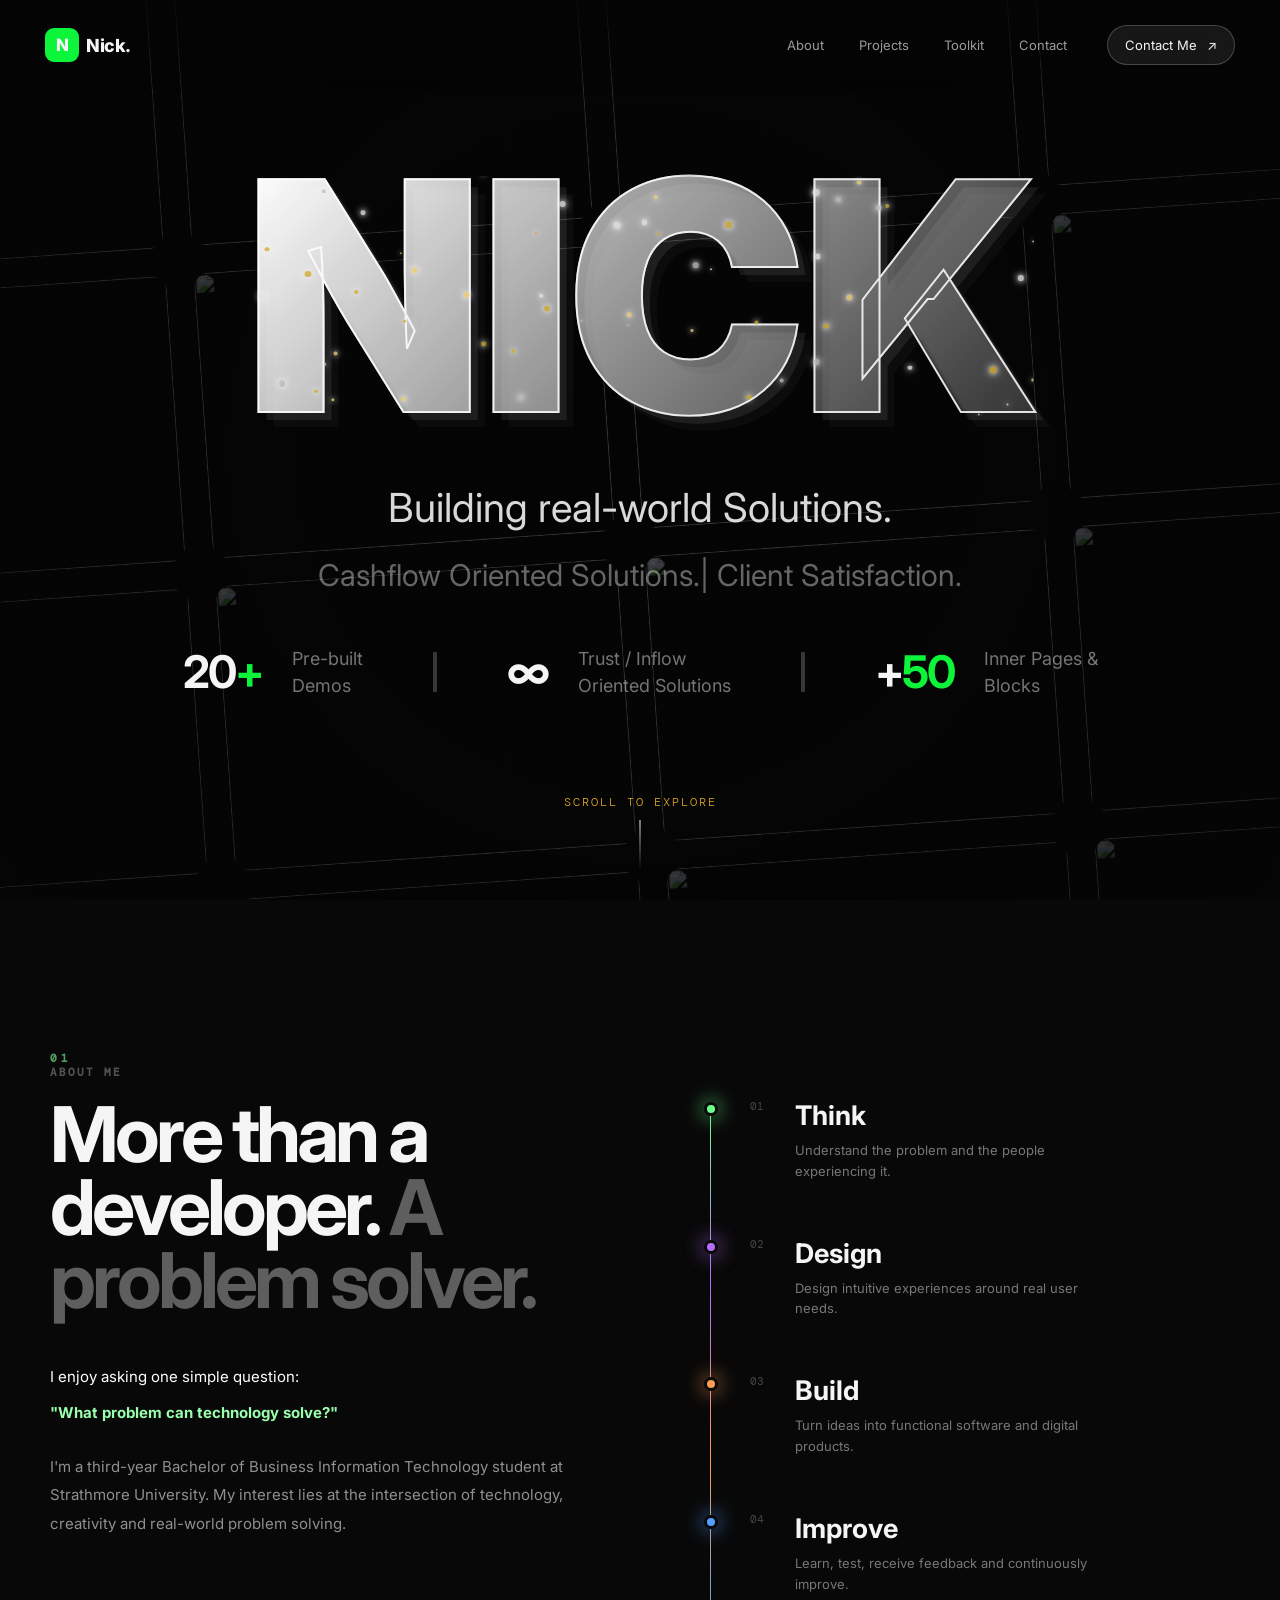
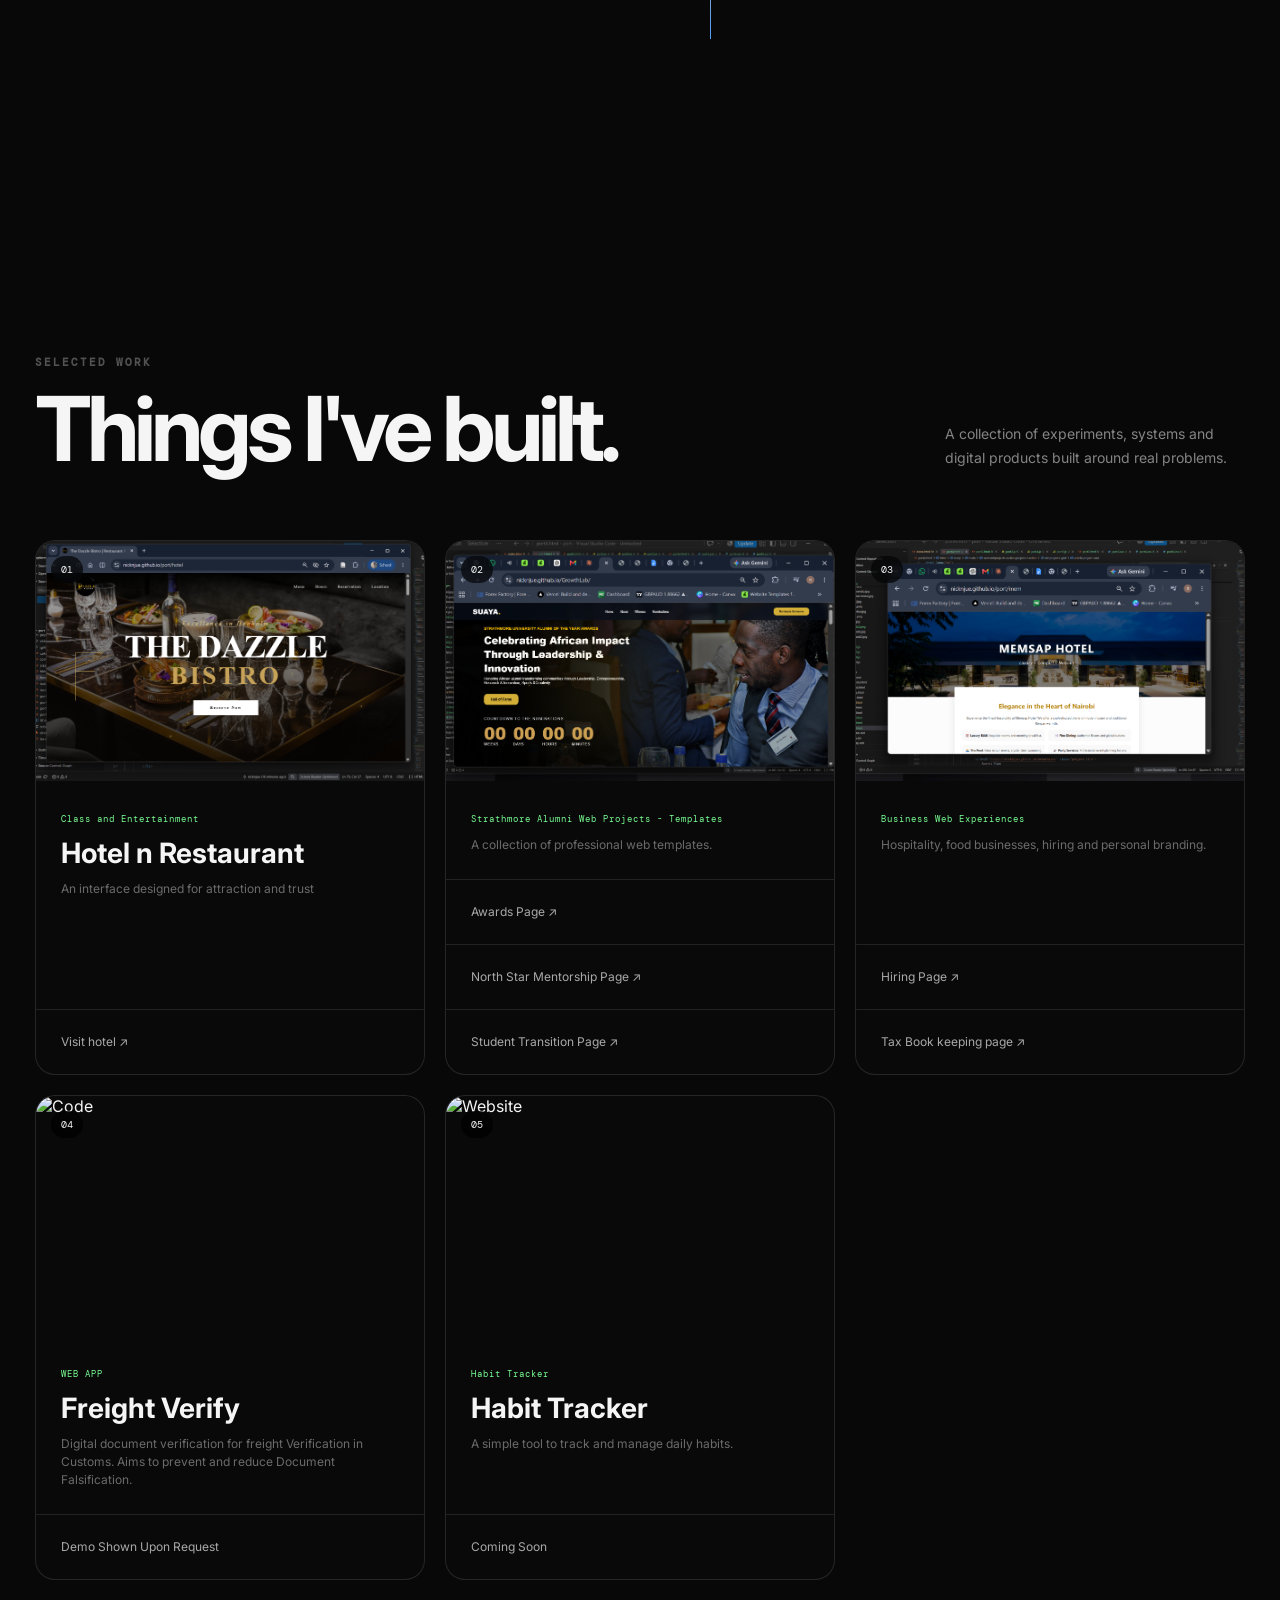
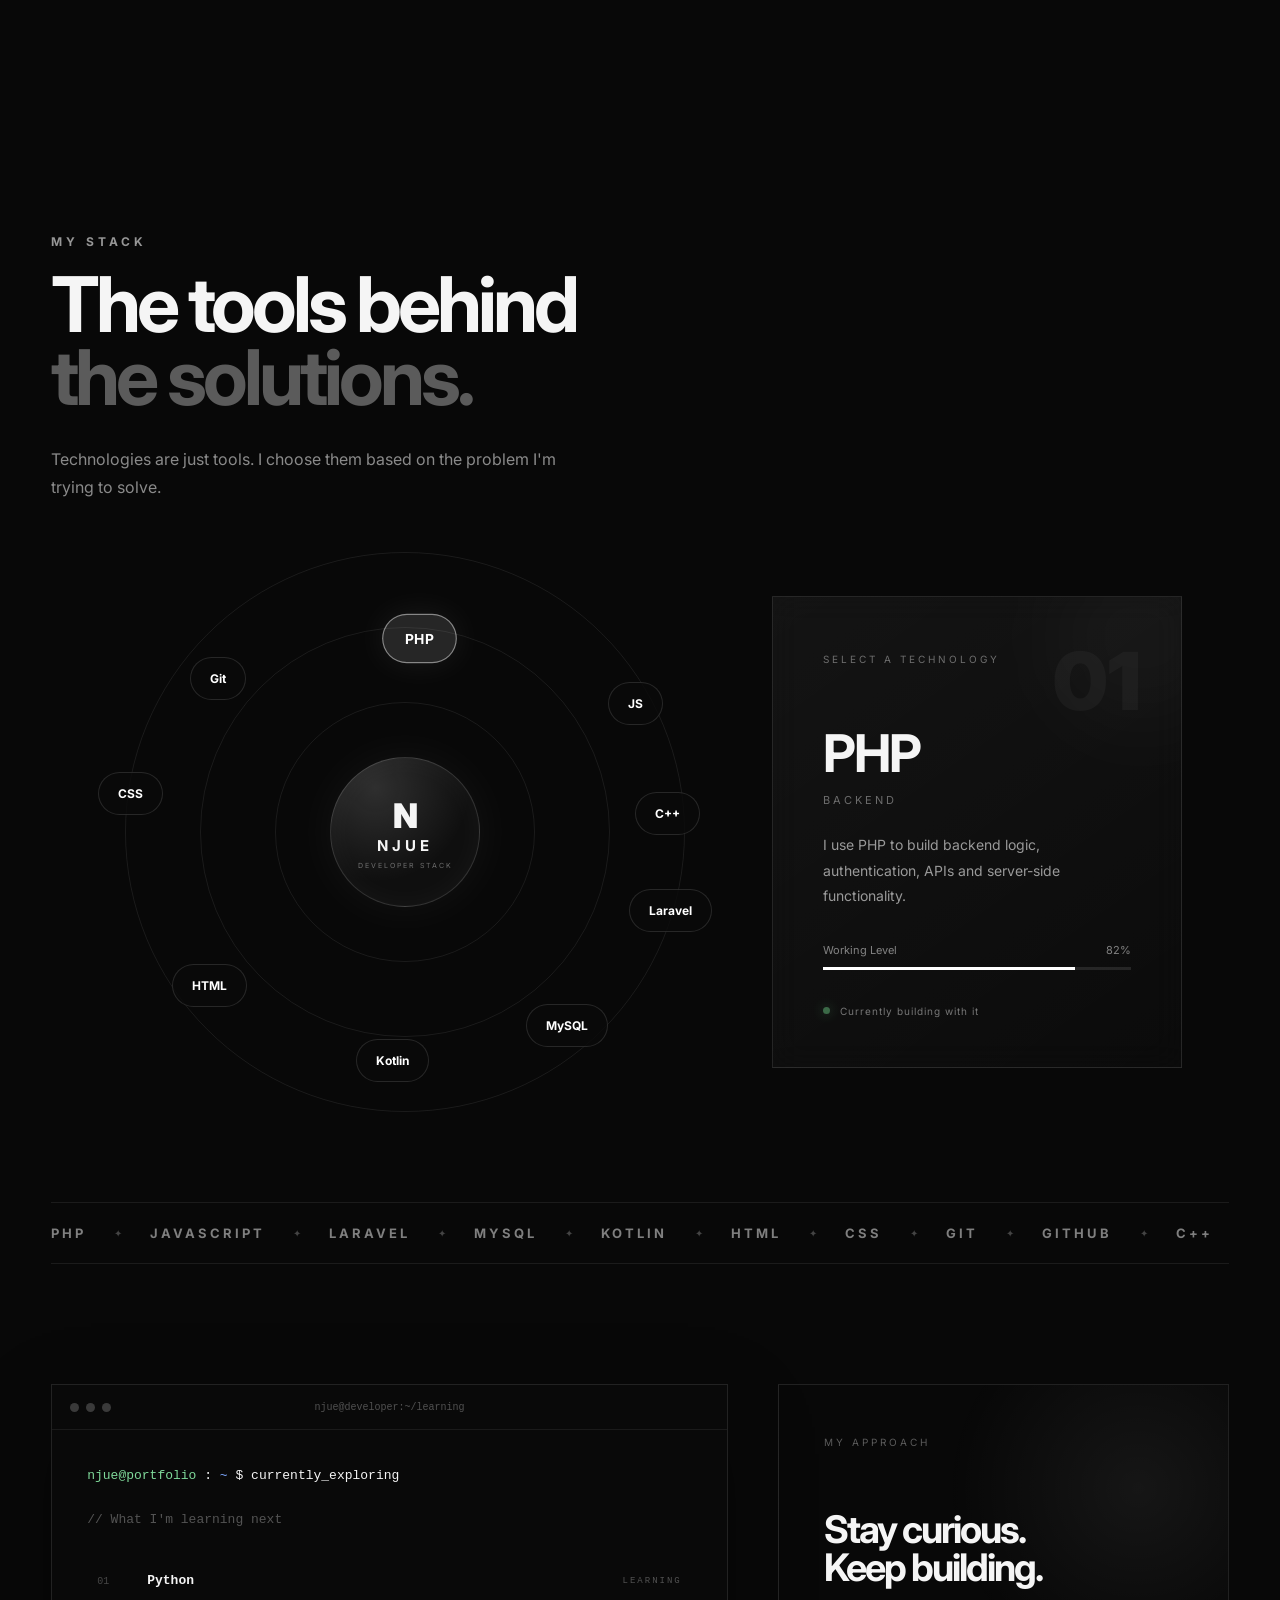
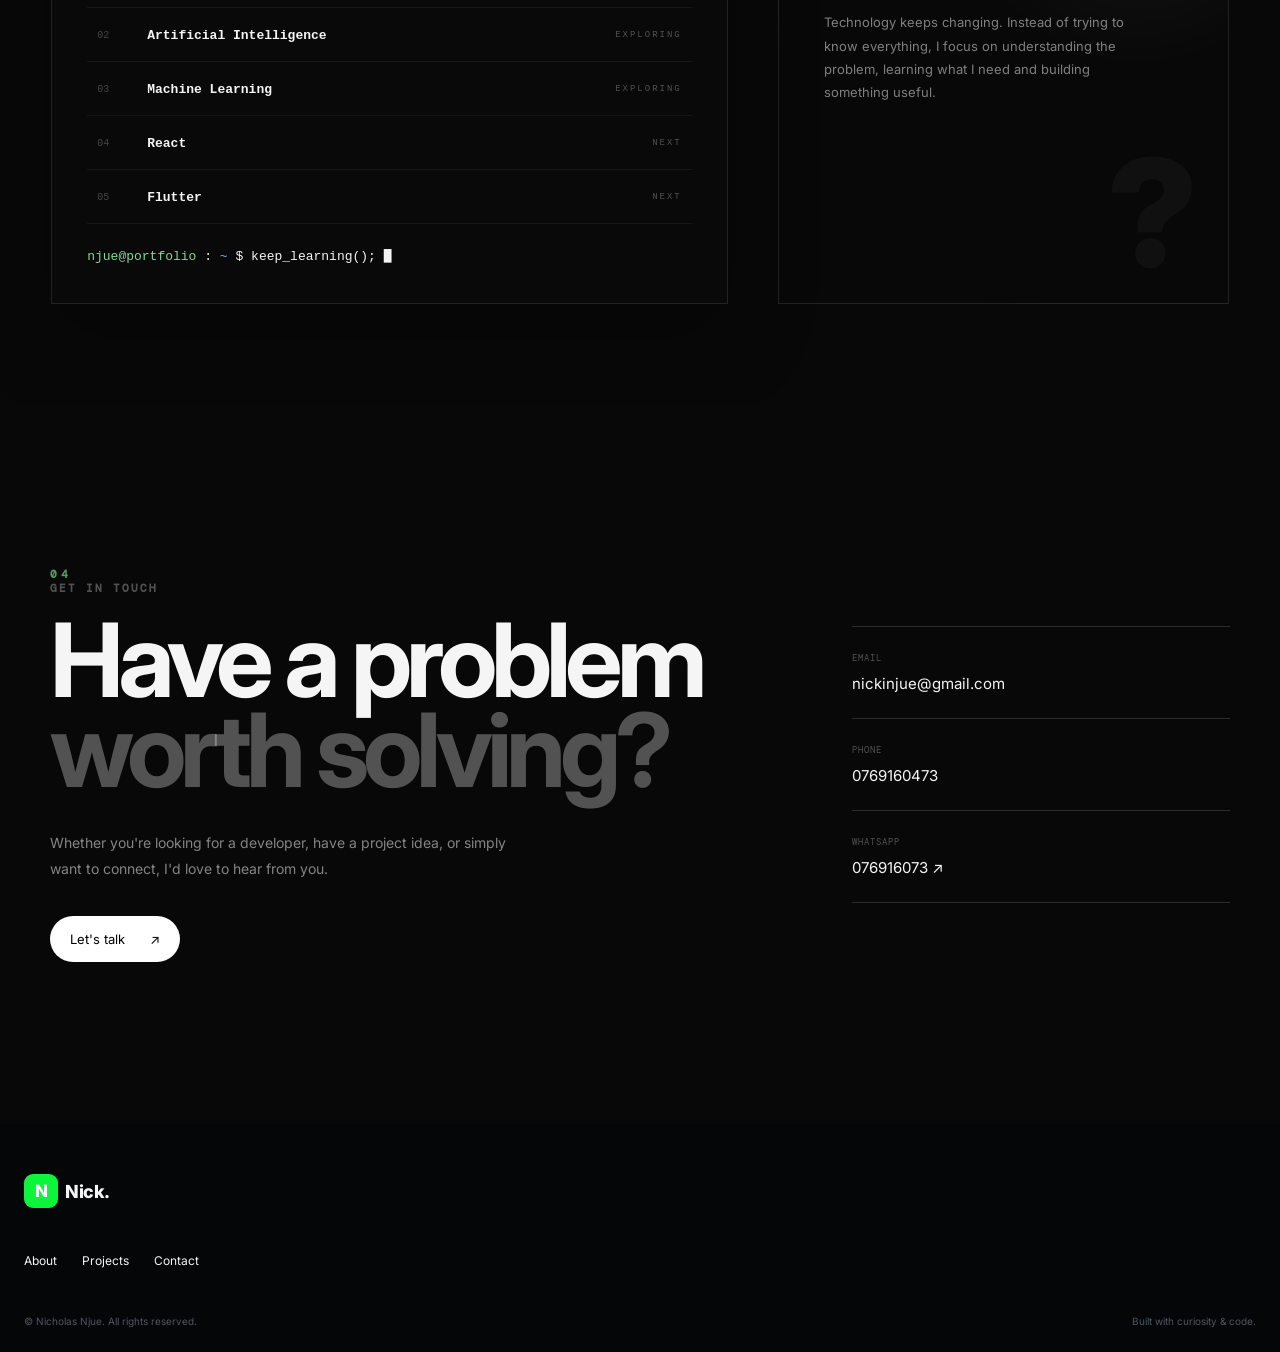
==== commit 38c3056c: "1.4" ====
--- a/index.html
+++ b/index.html
@@ -431,8 +431,46 @@
 
             <div class="projects-grid">
 
-
-                <!-- PROJECT 1 -->
+ <!-- PROJECT 1 -->
+
+                <article class="project-card">
+
+                    <div class="project-image">
+
+                        <img src="images/dazzlesite.png"
+                            alt="UI design">
+
+                        <span class="project-number">01</span>
+
+                    </div>
+
+                    <div class="project-info">
+
+                        <div>
+
+                            <span class="project-category">
+                                Class and Entertainment
+                            </span>
+
+                            <h3>
+                                Hotel n Restaurant
+                            </h3>
+
+                            <p>
+                                An interface designed for attraction and trust
+                            </p>
+
+                        </div>
+
+                    </div>
+
+                    <a href="https://nicknjue.github.io/port/hotel" class="project-link">
+                        Visit hotel ↗
+                    </a>
+
+                </article>
+
+                <!-- PROJECT 2 -->
 
                 <article class="project-card">
 
@@ -441,7 +479,7 @@
                         <img src="images/wards3.png"
                             alt="Project">
 
-                        <span class="project-number">01</span>
+                        <span class="project-number">02</span>
 
                     </div>
 
@@ -458,7 +496,7 @@
                             </h3>
 
                             <p>
-                                A collection of web templates developed.
+                                A collection of professional web templates.
                             </p>
 
                         </div>
@@ -483,7 +521,8 @@
 
 
 
-                <!-- PROJECT 2 -->
+
+                <!-- PROJECT 3 -->
 
                 <article class="project-card">
 
@@ -492,7 +531,7 @@
                         <img src="images/hiring.png"
                             alt="Dashboard">
 
-                        <span class="project-number">02</span>
+                        <span class="project-number">03</span>
 
                     </div>
 
@@ -529,7 +568,7 @@
 
 
 
-                <!-- PROJECT 3 -->
+                <!-- PROJECT 4 -->
 
                 <article class="project-card">
 
@@ -538,7 +577,7 @@
                         <img src="https://images.unsplash.com/photo-1498050108023-c5249f4df085?auto=format&fit=crop&w=1200&q=85"
                             alt="Code">
 
-                        <span class="project-number">03</span>
+                        <span class="project-number">04</span>
 
                     </div>
 
@@ -570,7 +609,7 @@
 
 
 
-                <!-- PROJECT 4 -->
+                <!-- PROJECT 5 -->
 
                 <article class="project-card">
 
@@ -579,7 +618,7 @@
                         <img src="https://images.unsplash.com/photo-1516321318423-f06f85e504b3?auto=format&fit=crop&w=1200&q=85"
                             alt="Website">
 
-                        <span class="project-number">04</span>
+                        <span class="project-number">05</span>
 
                     </div>
 
@@ -611,45 +650,7 @@
 
 
 
-                <!-- PROJECT 5 -->
-
-                <article class="project-card">
-
-                    <div class="project-image">
-
-                        <img src="images/dazzlesite.png"
-                            alt="UI design">
-
-                        <span class="project-number">05</span>
-
-                    </div>
-
-                    <div class="project-info">
-
-                        <div>
-
-                            <span class="project-category">
-                                UI / UX
-                            </span>
-
-                            <h3>
-                                Hotel n Restaurant
-                            </h3>
-
-                            <p>
-                                An interface designed for attraction and trust
-                            </p>
-
-                        </div>
-
-                    </div>
-
-                    <a href="https://nicknjue.github.io/port/hotel" class="project-link">
-                        Visit hotel ↗
-                    </a>
-
-                </article>
-
+               
 
 
             
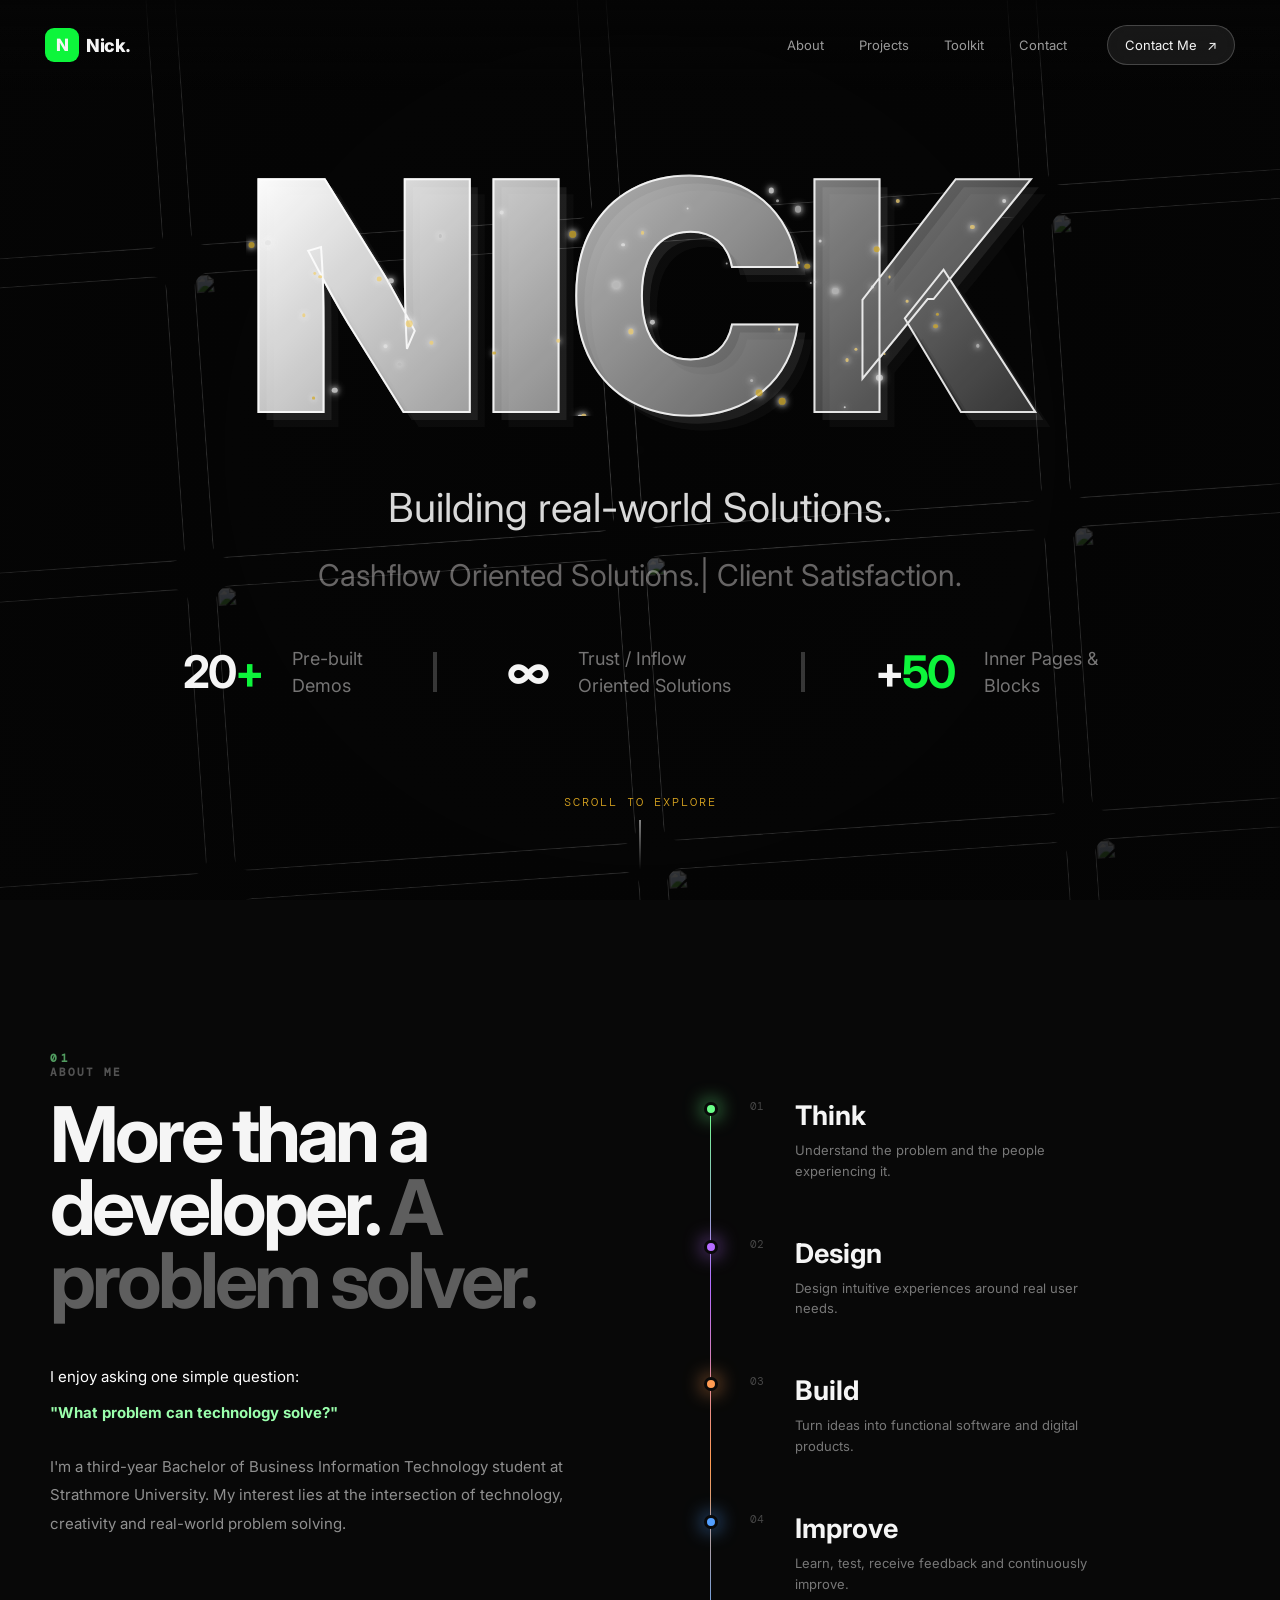
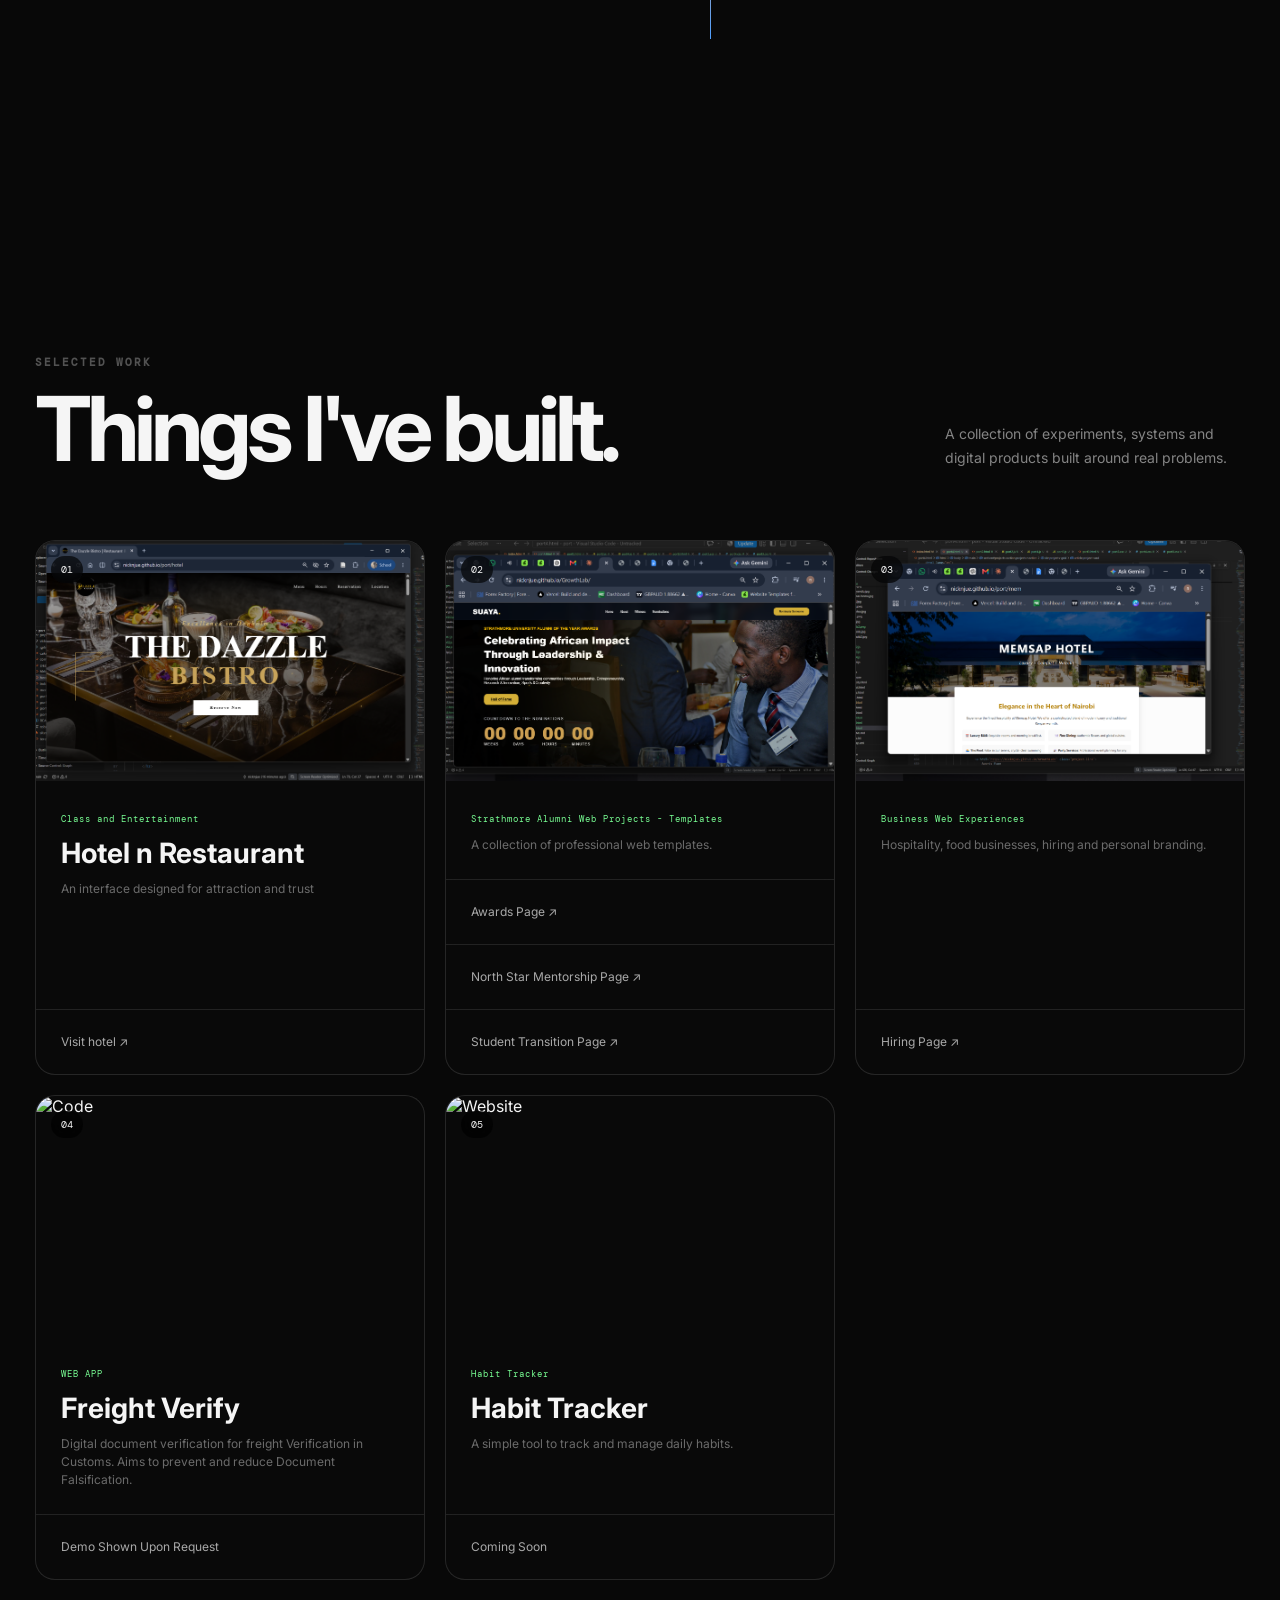
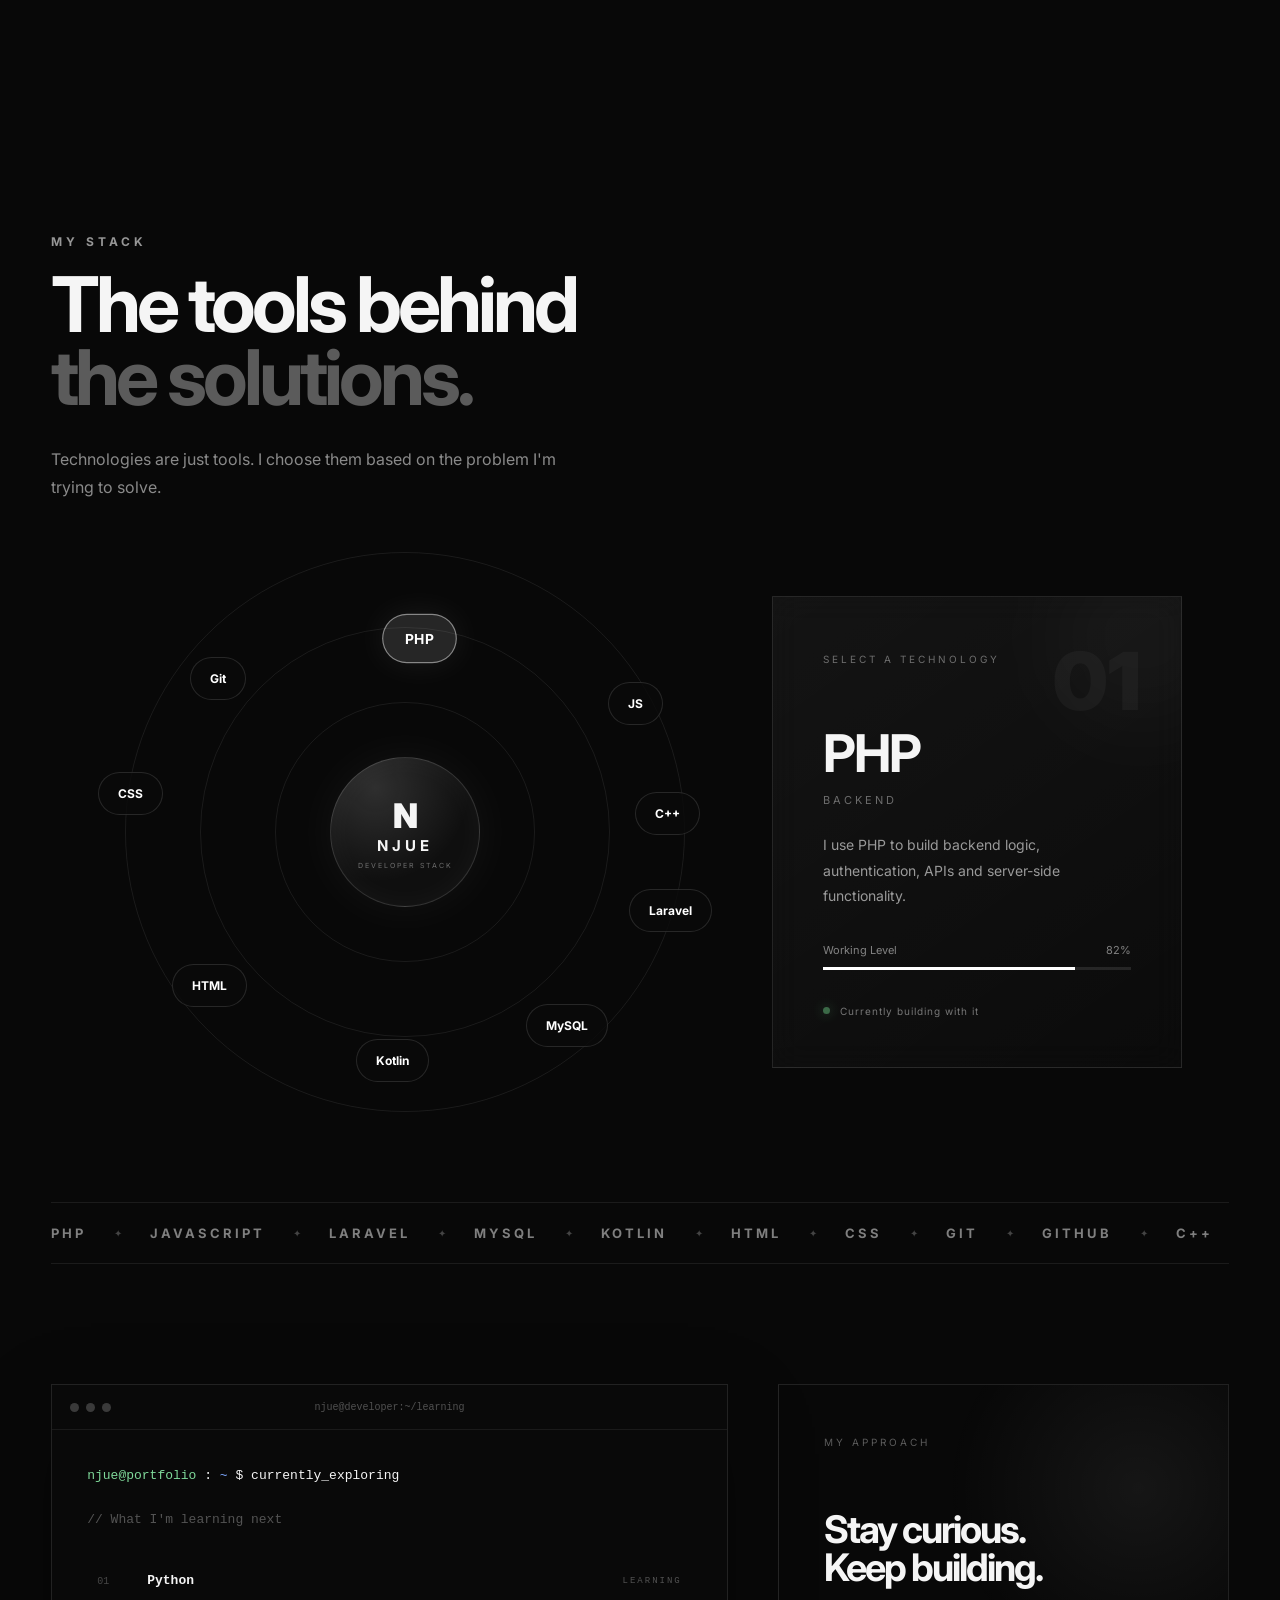
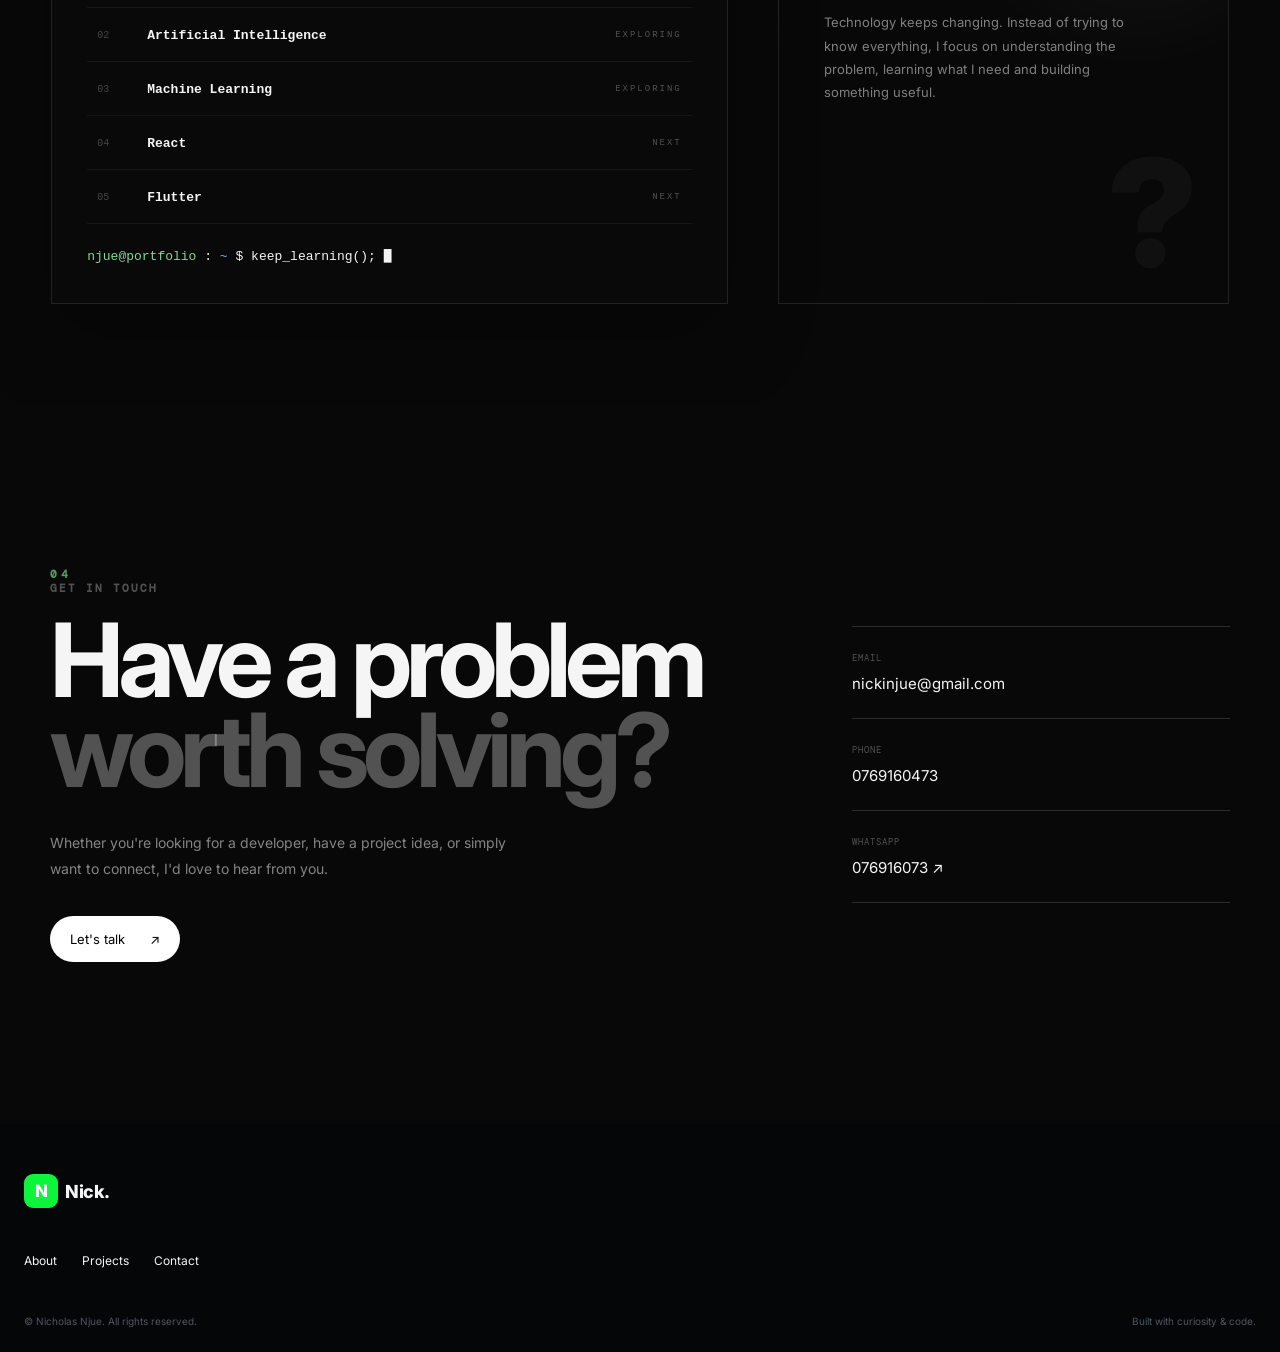
==== commit 52fd971d: "1.3.1" ====
--- a/index.html
+++ b/index.html
@@ -559,10 +559,7 @@
                                 Hiring Page ↗
                                 <i class="fa-solid fa-arrow-right"></i>
                             </a>
-                     <a href="https://nicknjue.github.io/port/terence" class="project-link">
-                                Tax Book keeping page ↗
-                                <i class="fa-solid fa-arrow-right"></i>
-                            </a>
+                     
 
                 </article>
 
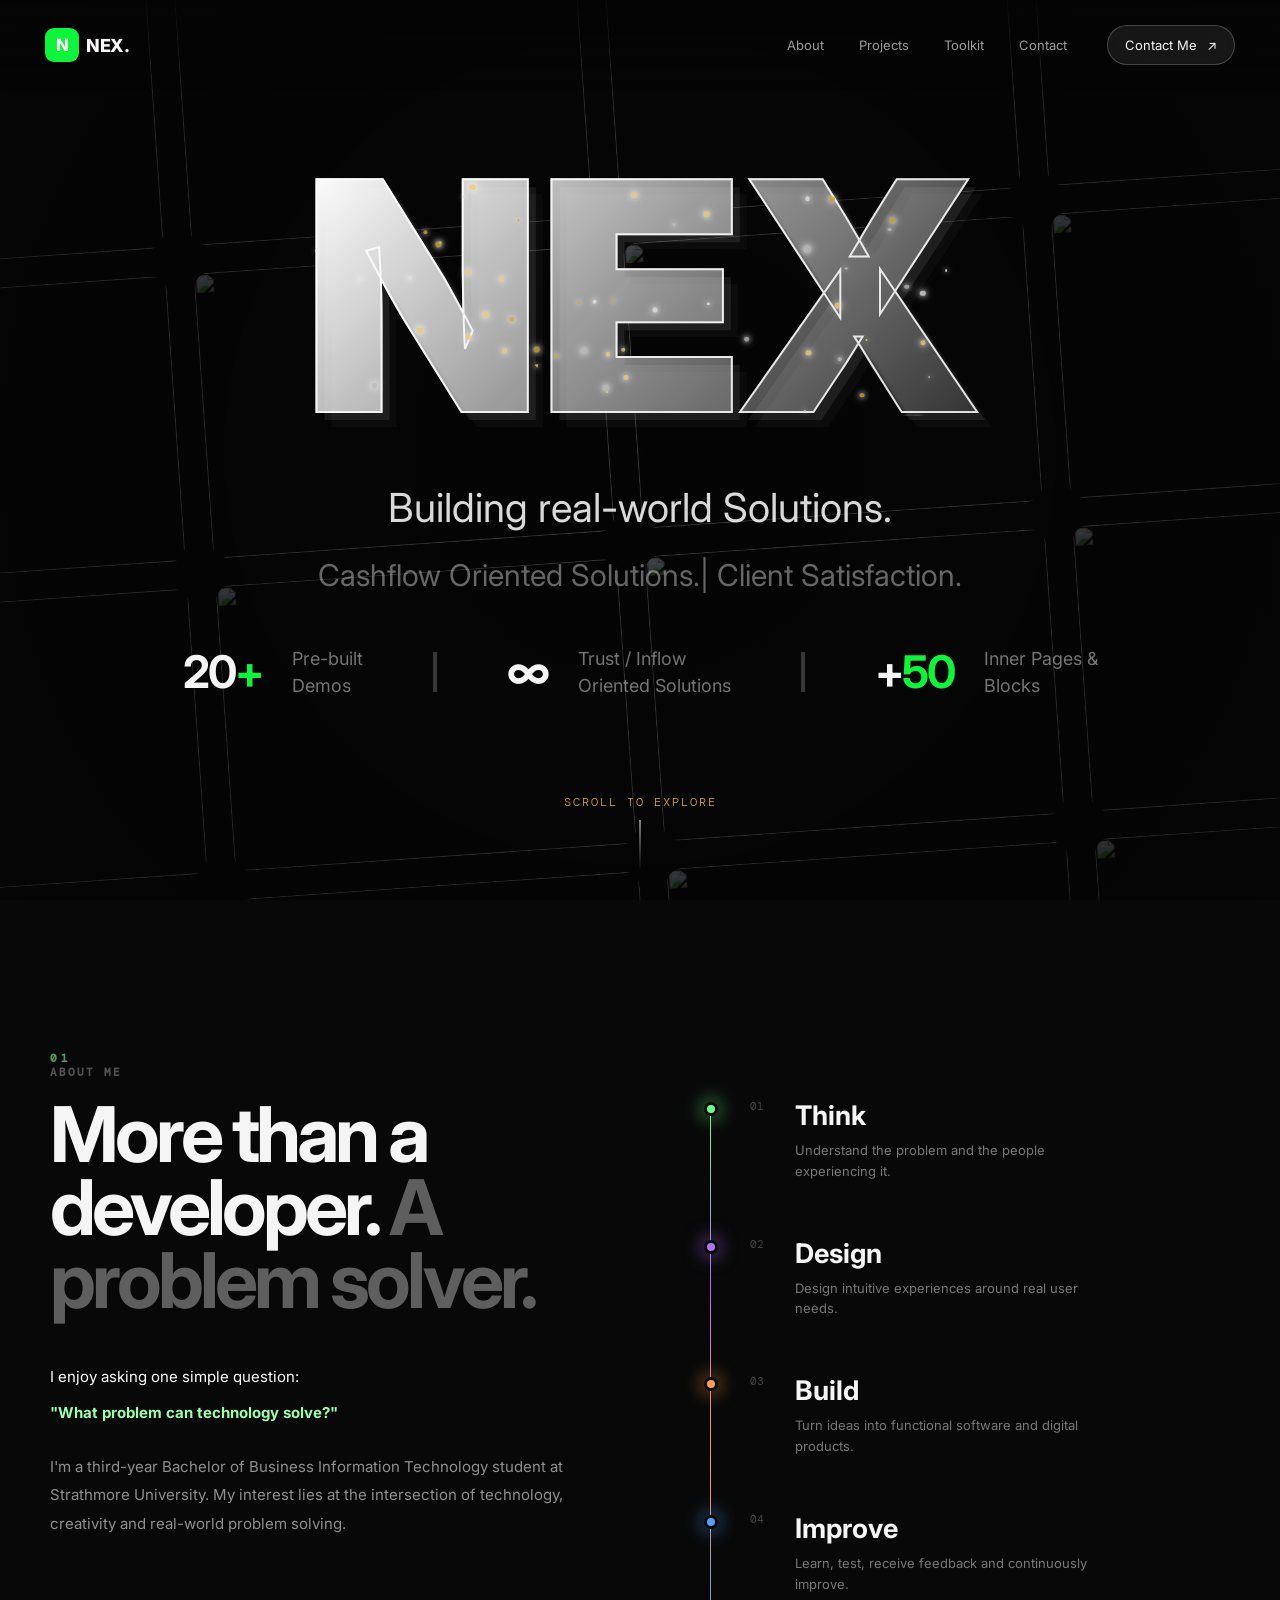
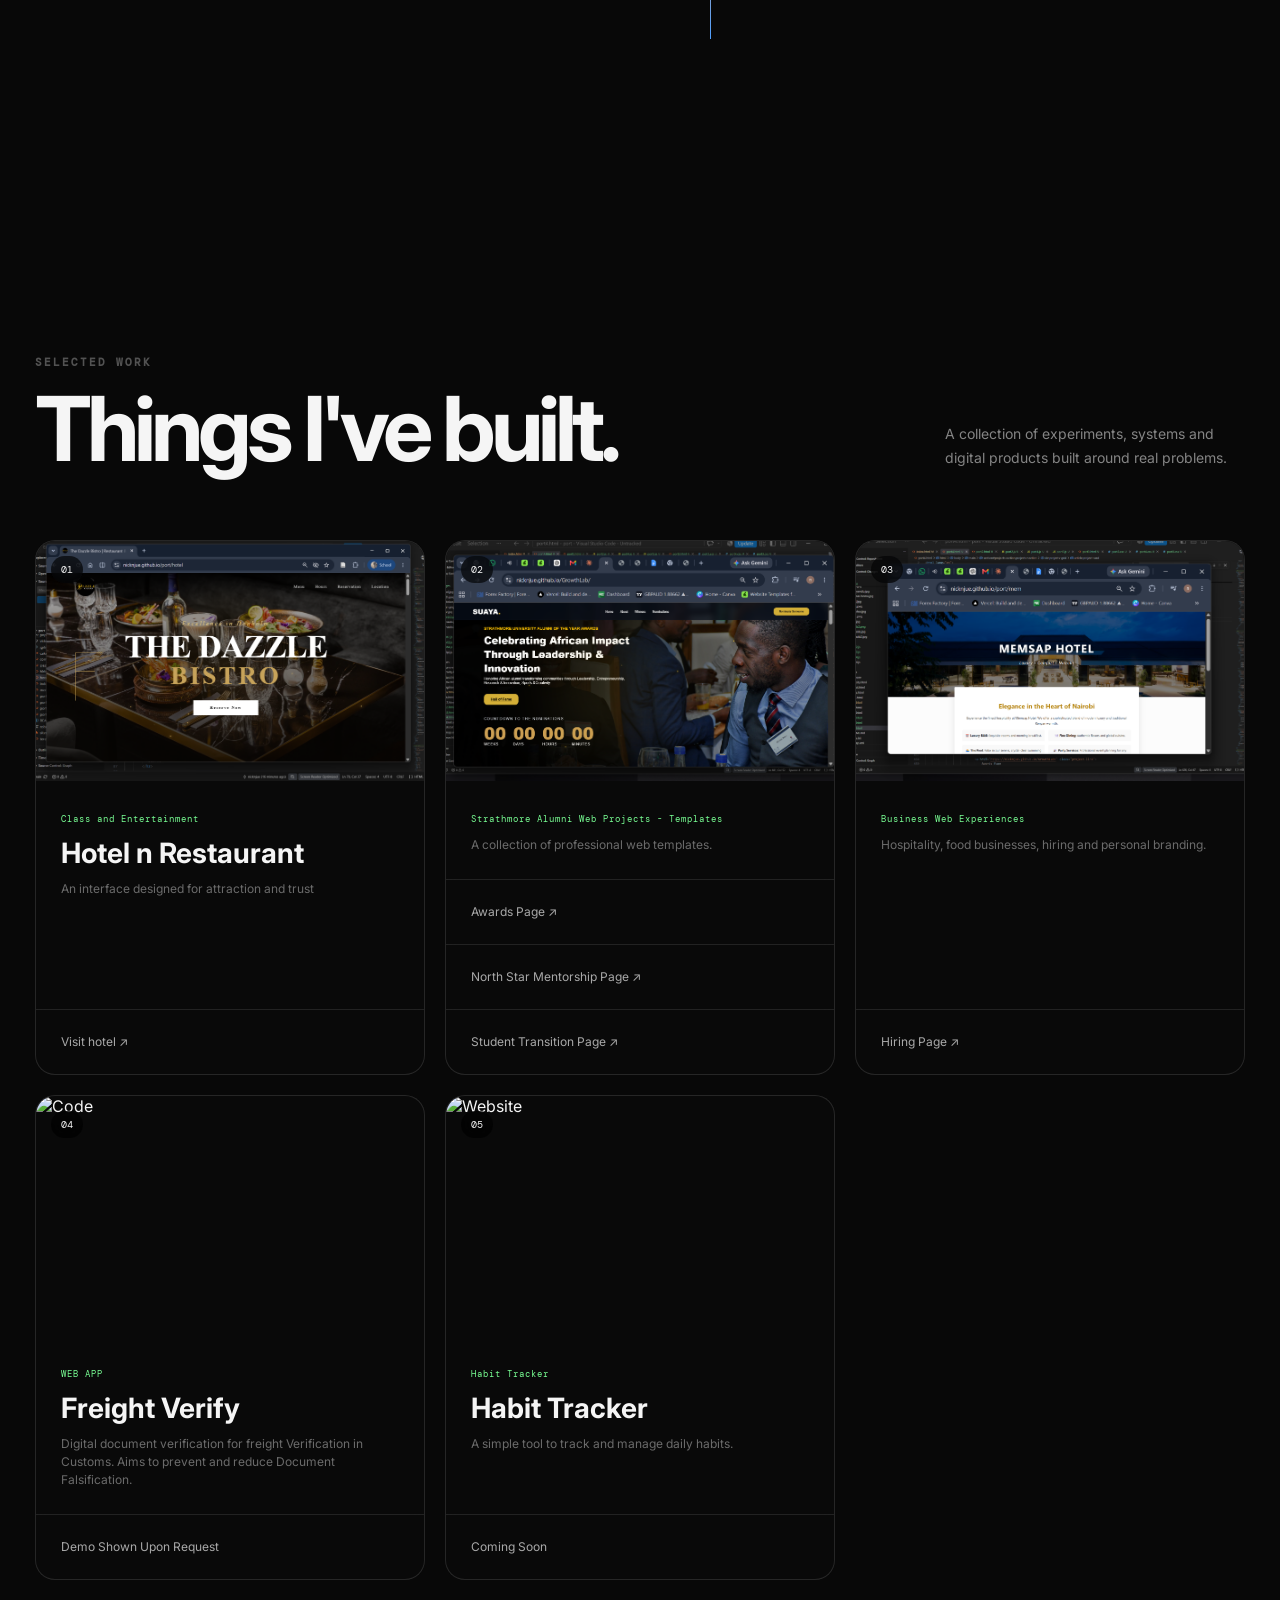
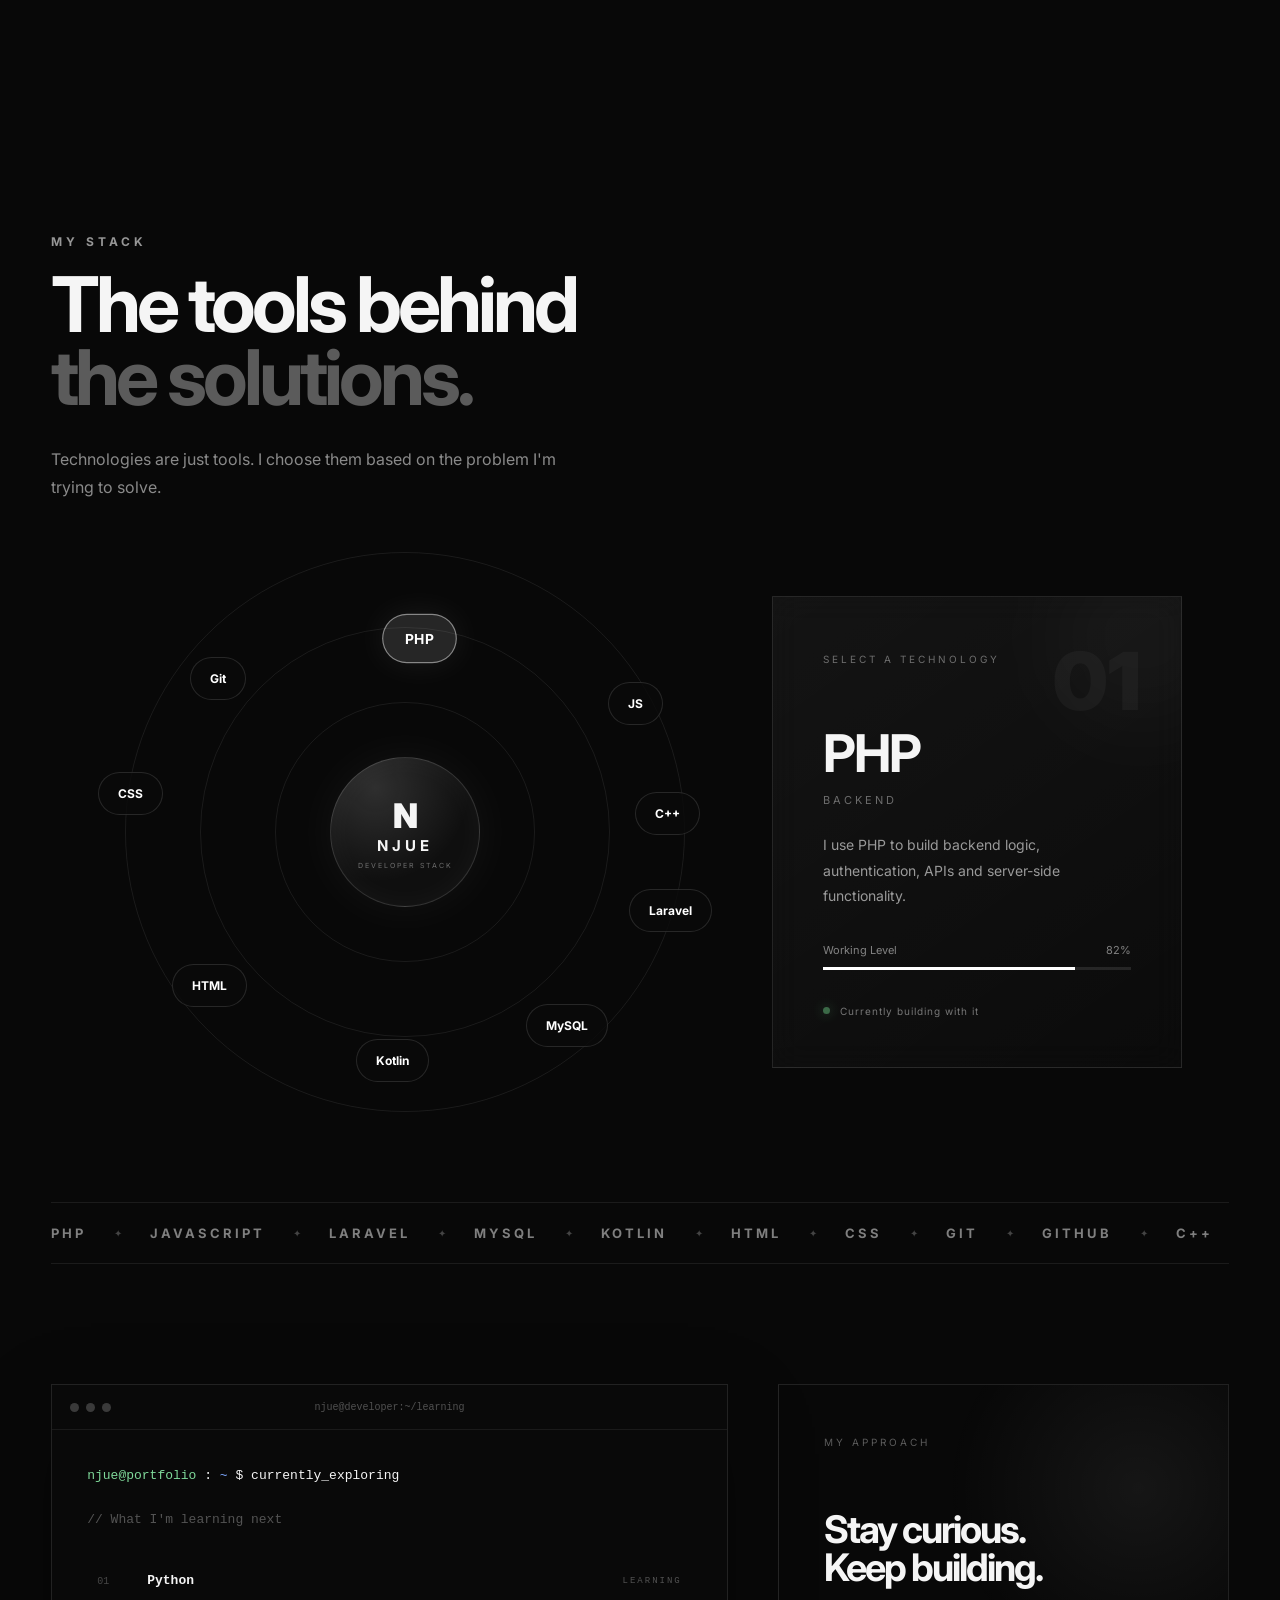
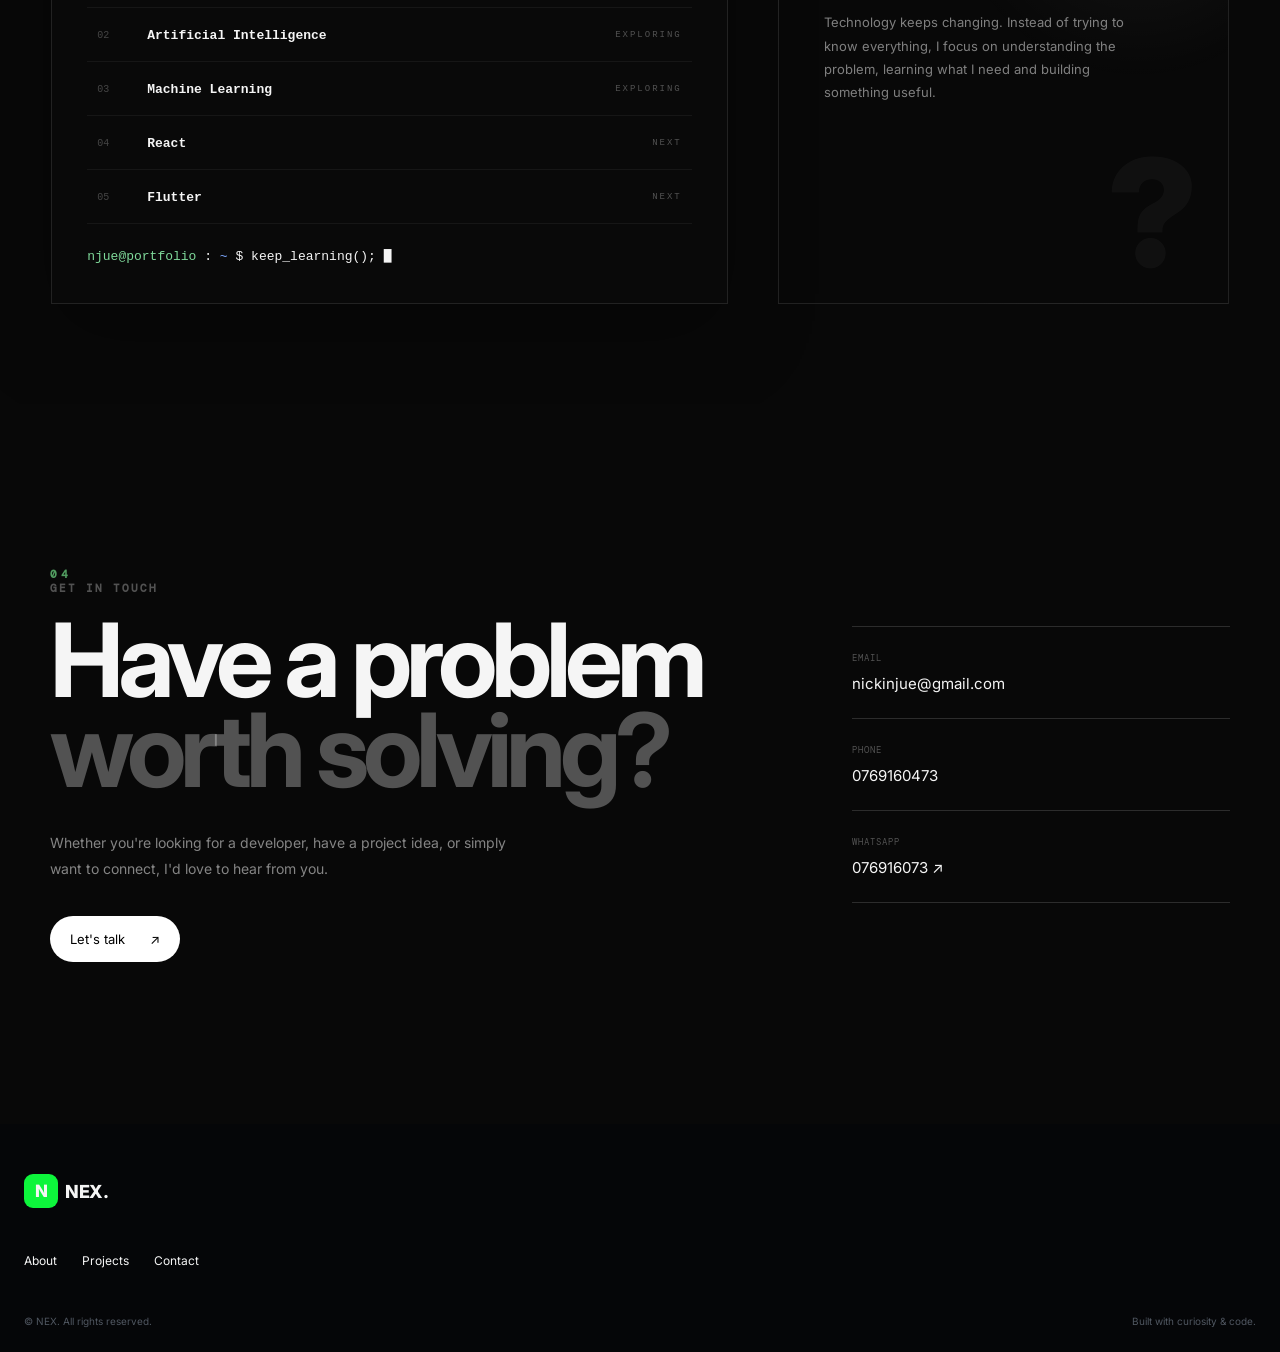
==== commit 526e2881: "NEX" ====
--- a/index.html
+++ b/index.html
@@ -5,7 +5,7 @@
     <meta charset="UTF-8">
     <meta name="viewport" content="width=device-width, initial-scale=1.0">
 
-    <title>Nick. Full Stack Developer </title>
+    <title>Nick. Full Stack Developer. NEX </title>
 
     <meta name="description"
         content="Njue — Developer focused on building practical, user-oriented digital real-world solutions.">
@@ -133,7 +133,7 @@
 
          <a href="#home" class="logo">
                 <span class="logo-mark">N</span>
-                <span class="logo-name">Nick<span>.</span></span>
+                <span class="logo-name">NEX<span>.</span></span>
             </a>
 
 
@@ -185,7 +185,7 @@
                     <div class="confetti-container" id="confetti"></div>
 
                     <h1 class="hero-title">
-                      NICK
+                      NEX
                     </h1>
 
                     
@@ -1104,7 +1104,7 @@
 
                 <a href="#home" class="logo">
                     <span class="logo-mark">N</span>
-                    <span class="logo-name">Nick<span>.</span></span>
+                    <span class="logo-name">NEX<span>.</span></span>
                 </a>
 
                 <p>
@@ -1126,7 +1126,7 @@
             <div class="footer-bottom">
 
                 <p>
-                    © <span id="currentYear"></span> Nicholas Njue.
+                    © <span id="currentYear"></span> NEX.
                     All rights reserved.
                 </p>
 
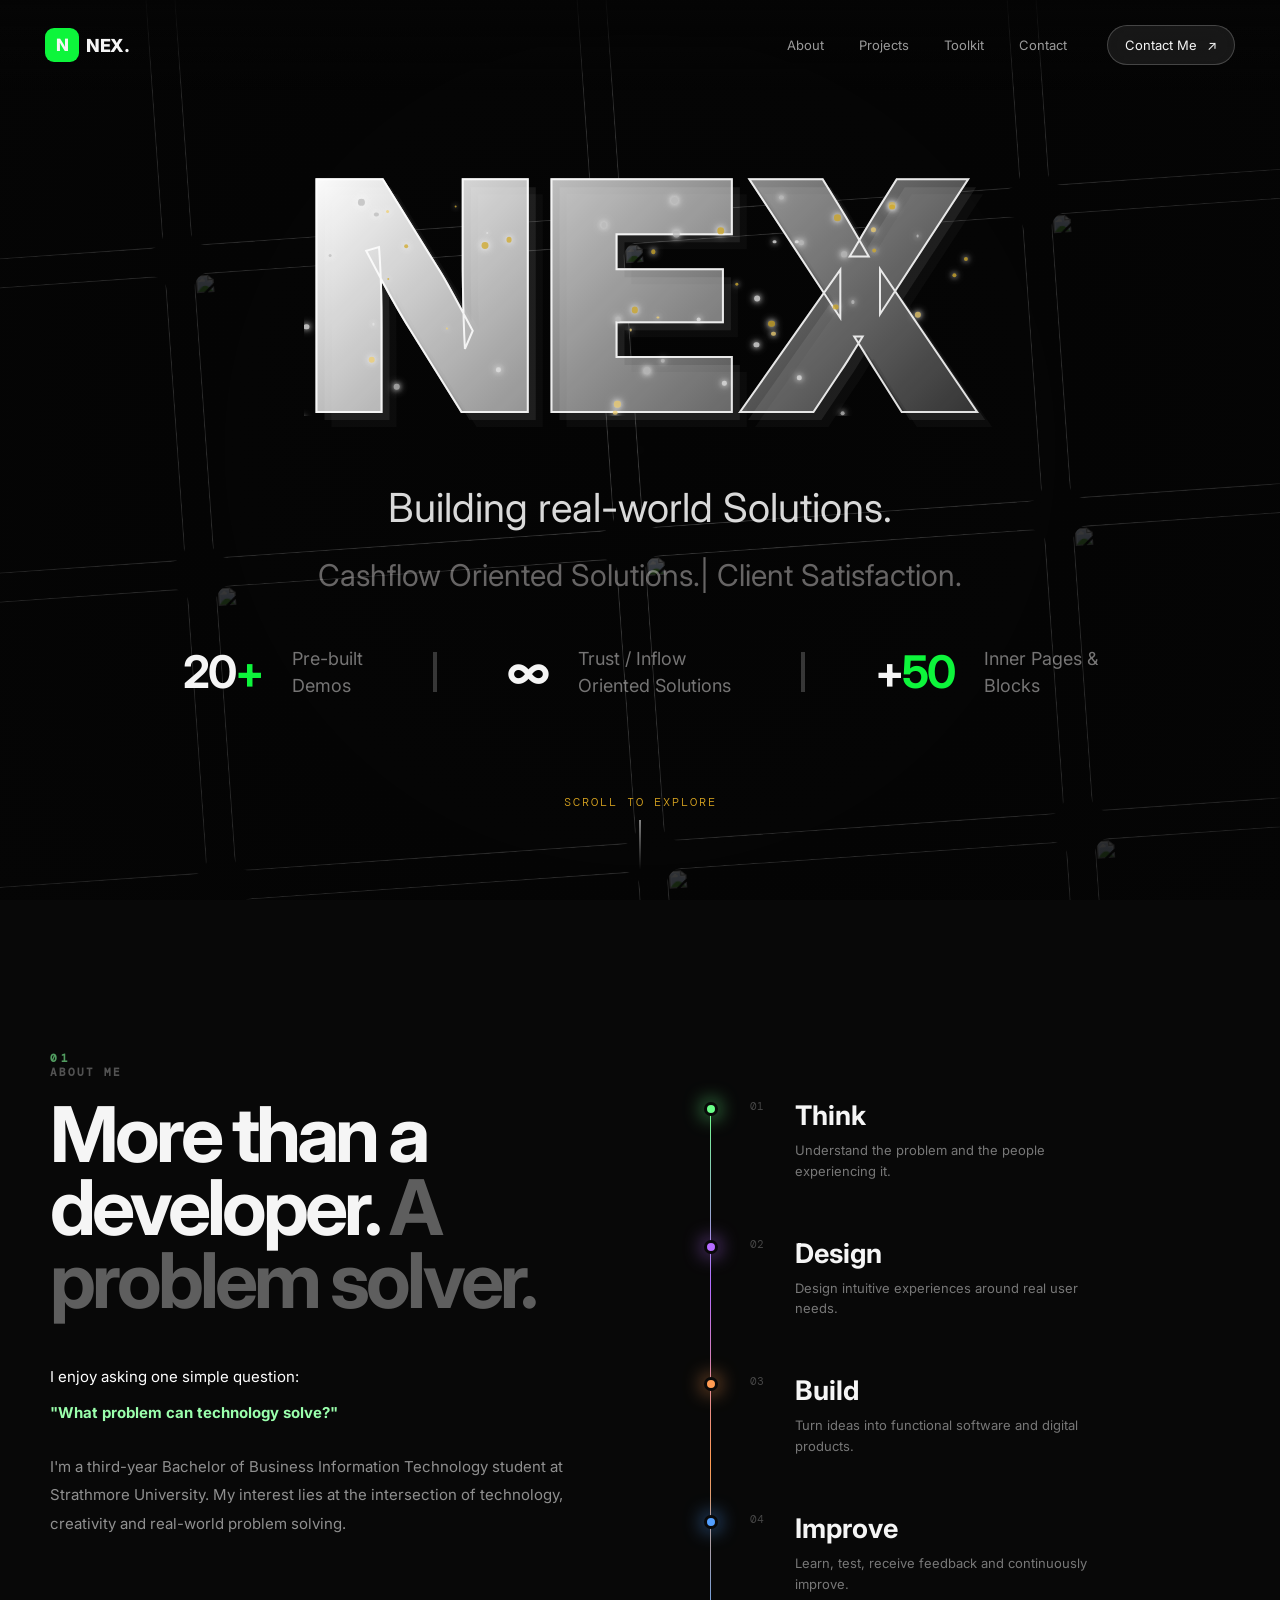
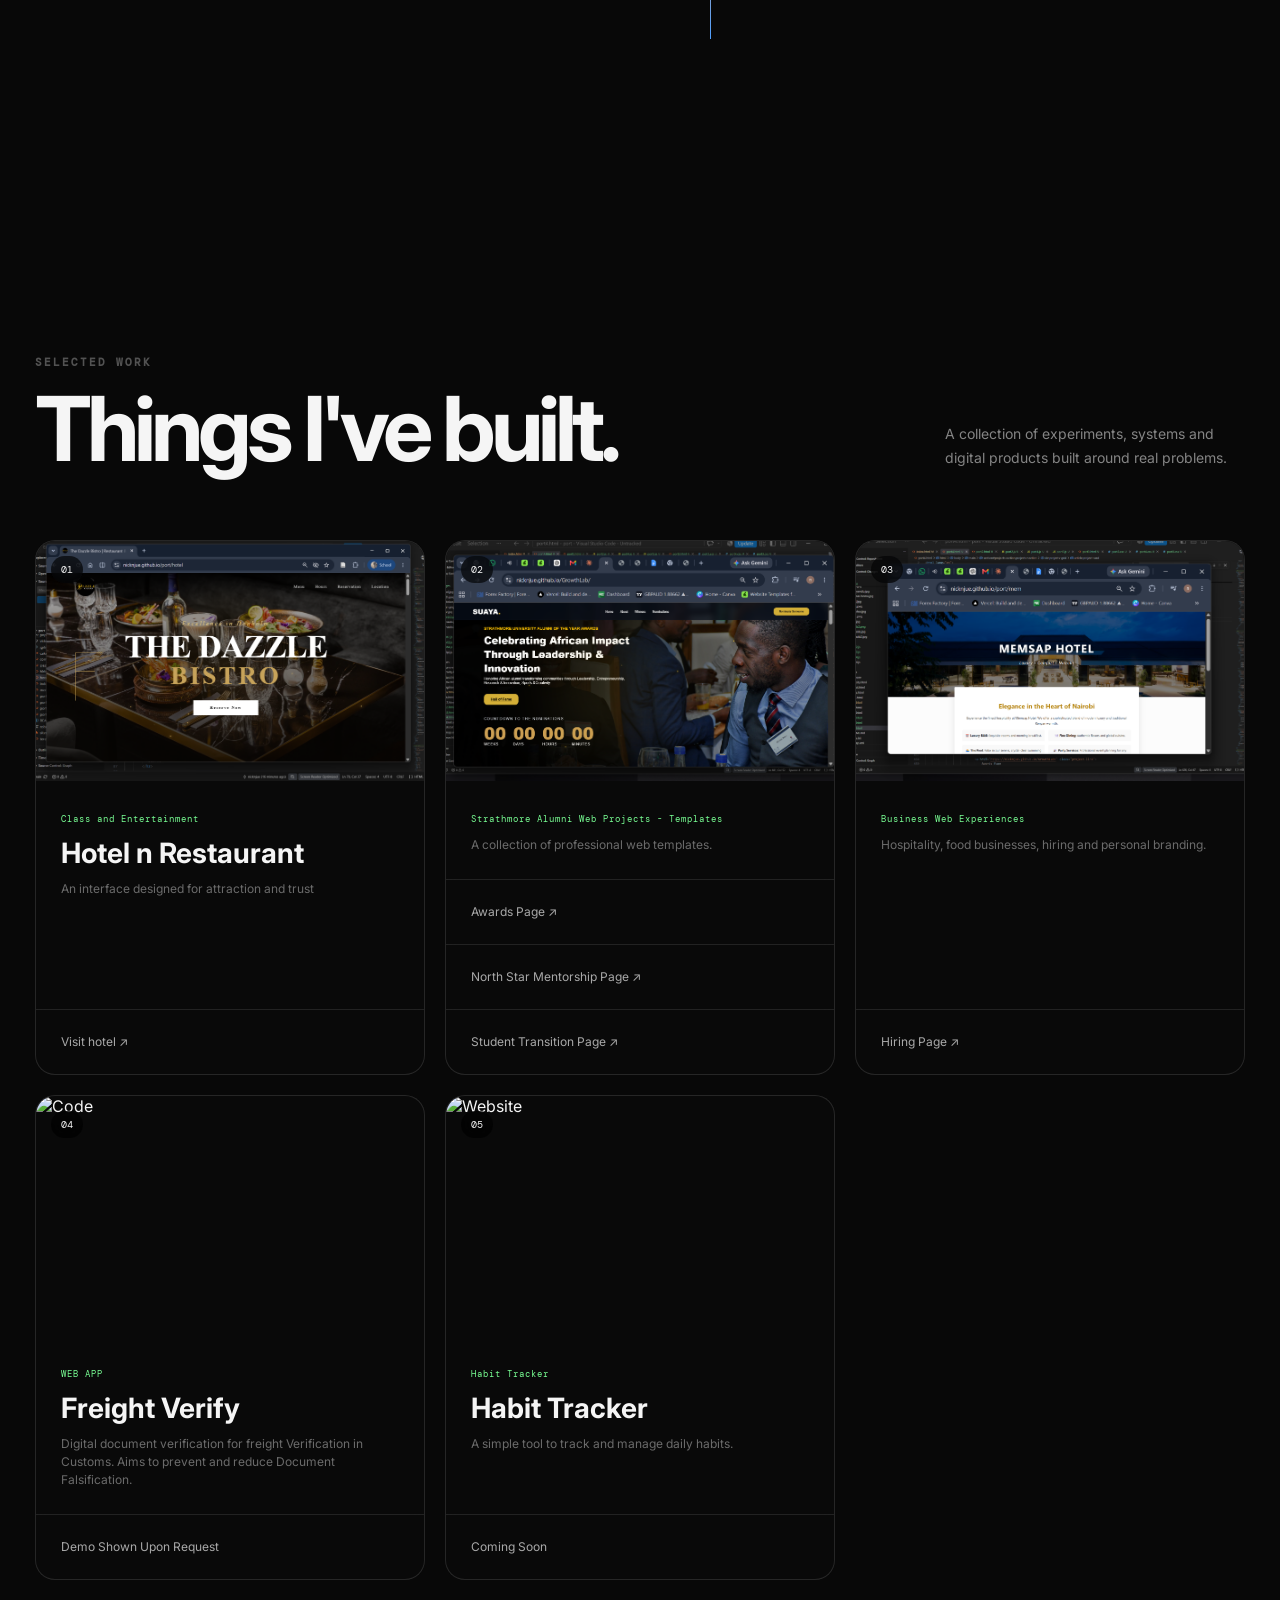
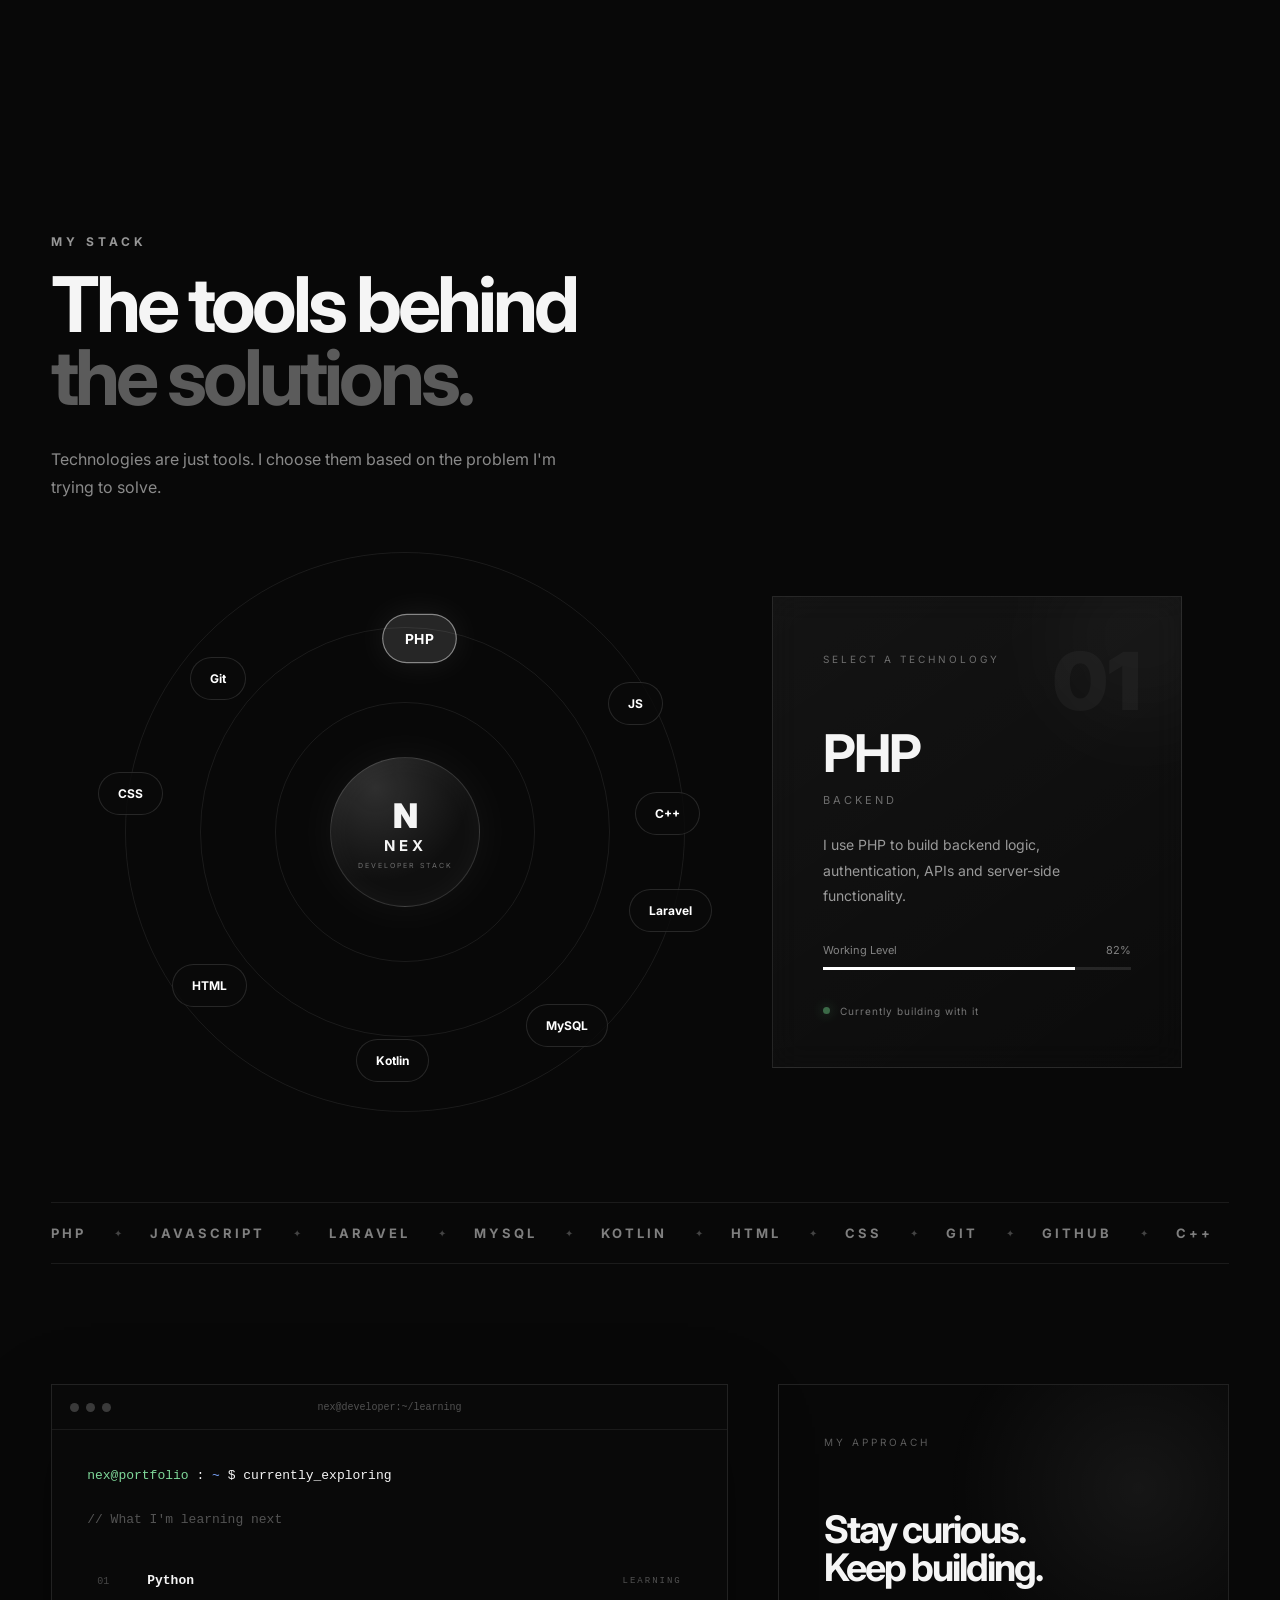
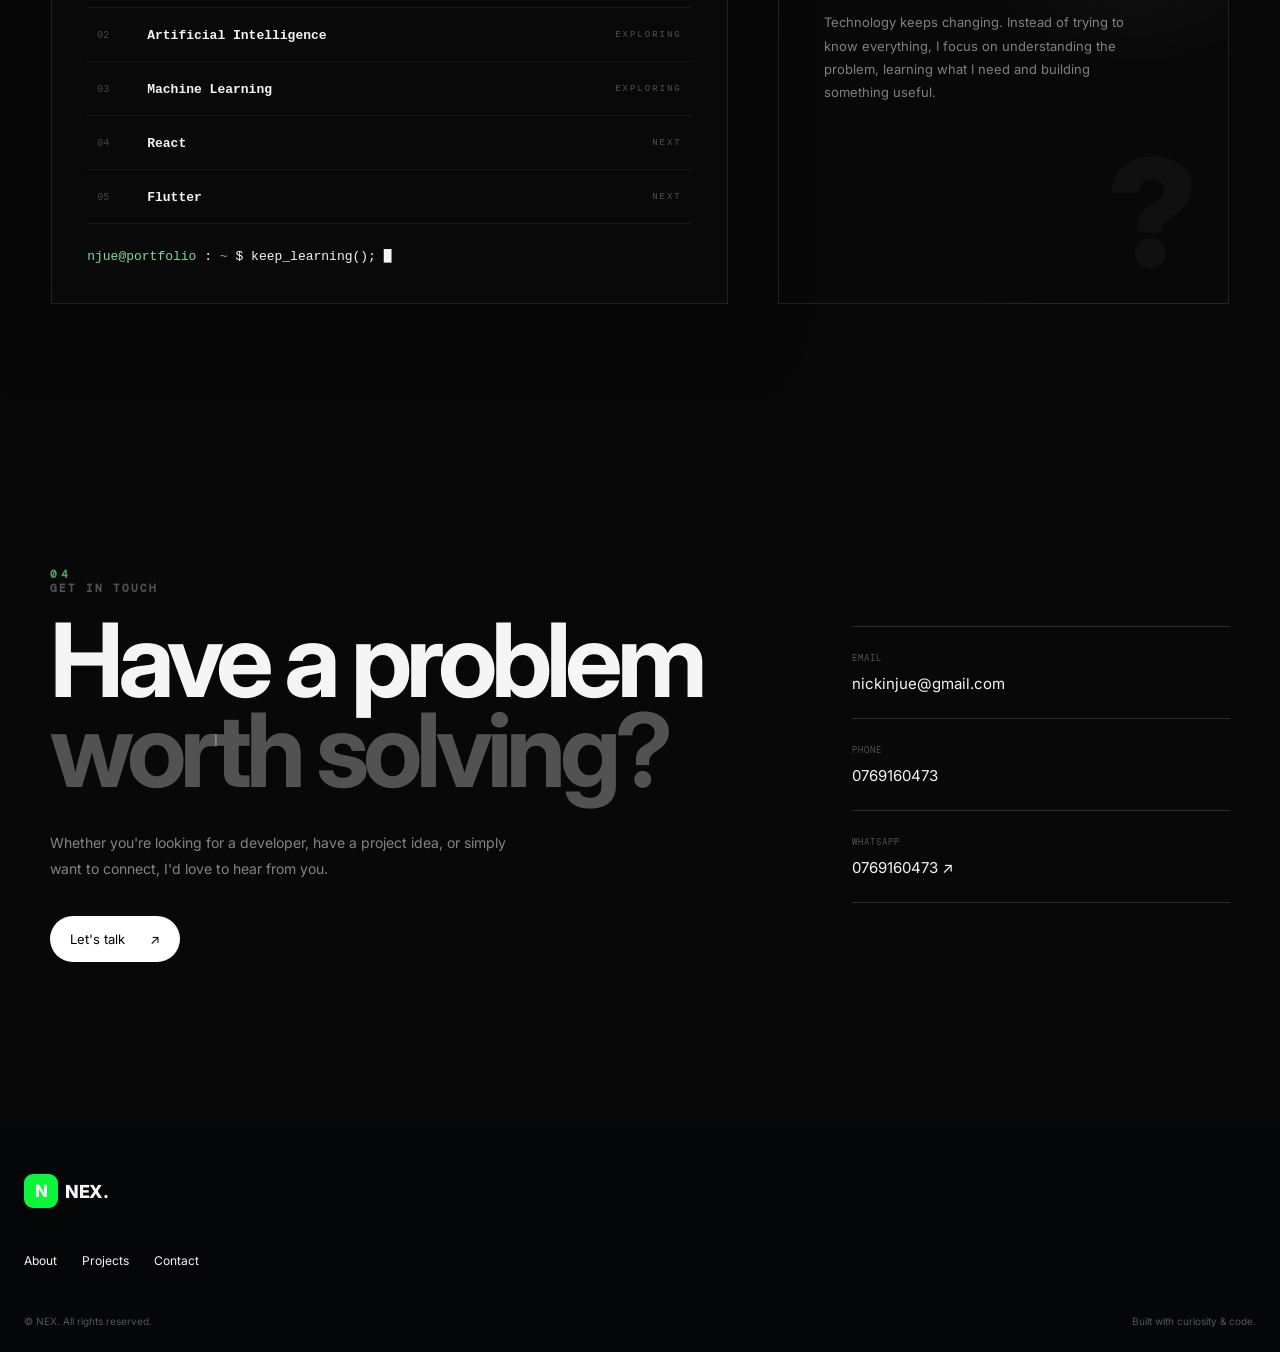
==== commit 18403232: "nex uupp" ====
--- a/index.html
+++ b/index.html
@@ -690,7 +690,7 @@
 
             <div class="tech-center">
                 <span>N</span>
-                <strong>NJUE</strong>
+                <strong>NEX</strong>
                 <small>DEVELOPER STACK</small>
             </div>
 
@@ -902,7 +902,7 @@
                 </div>
 
                 <div class="terminal-title">
-                    njue@developer:~/learning
+                    nex@developer:~/learning
                 </div>
 
             </div>
@@ -911,7 +911,7 @@
             <div class="terminal-body">
 
                 <div class="terminal-line">
-                    <span class="terminal-green">njue@portfolio</span>
+                    <span class="terminal-green">nex@portfolio</span>
                     <span>:</span>
                     <span class="terminal-blue">~</span>
                     <span>$</span>
@@ -1077,8 +1077,8 @@
 
                     <span>WHATSAPP</span>
 
-                    <a href="https://wa.me/25476916073" target="_blank">
-                        076916073 ↗
+                    <a href="https://wa.me/254769160473" target="_blank">
+                        0769160473 ↗
                     </a>
 
                 </div>
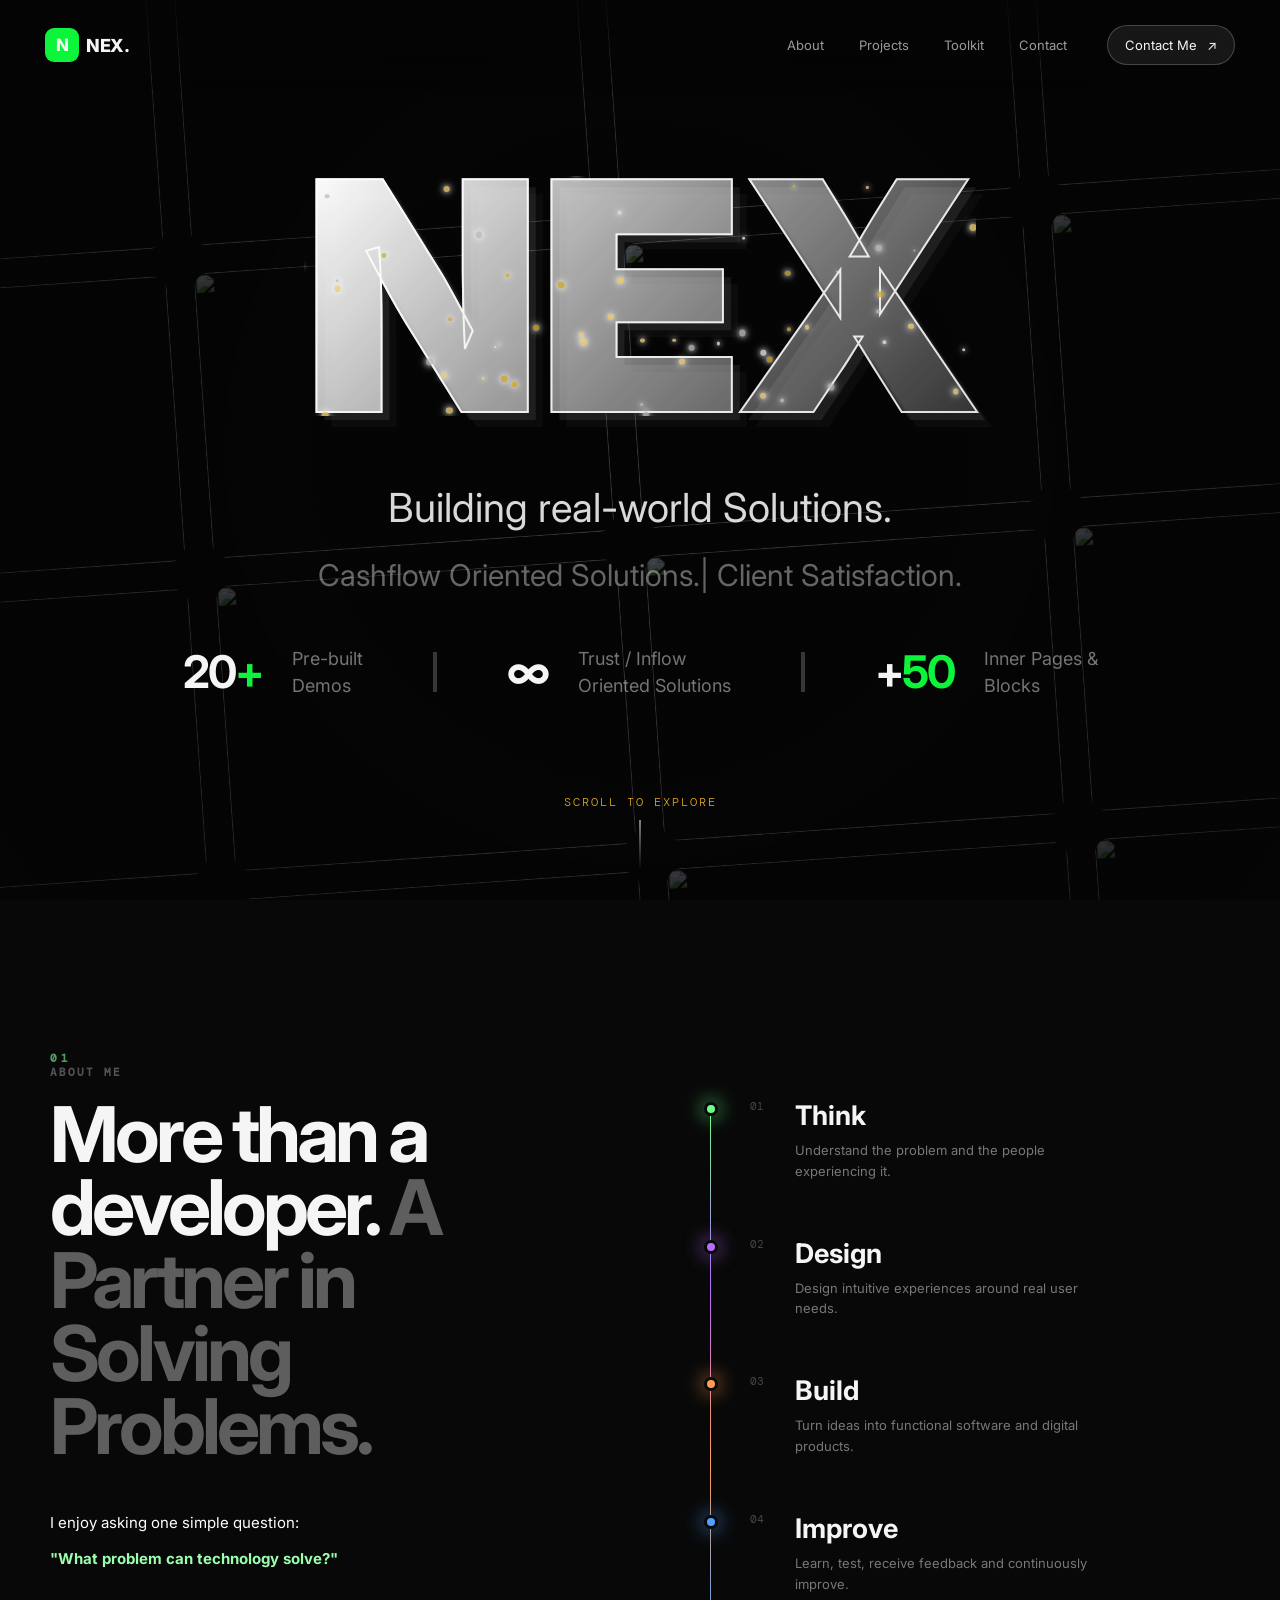
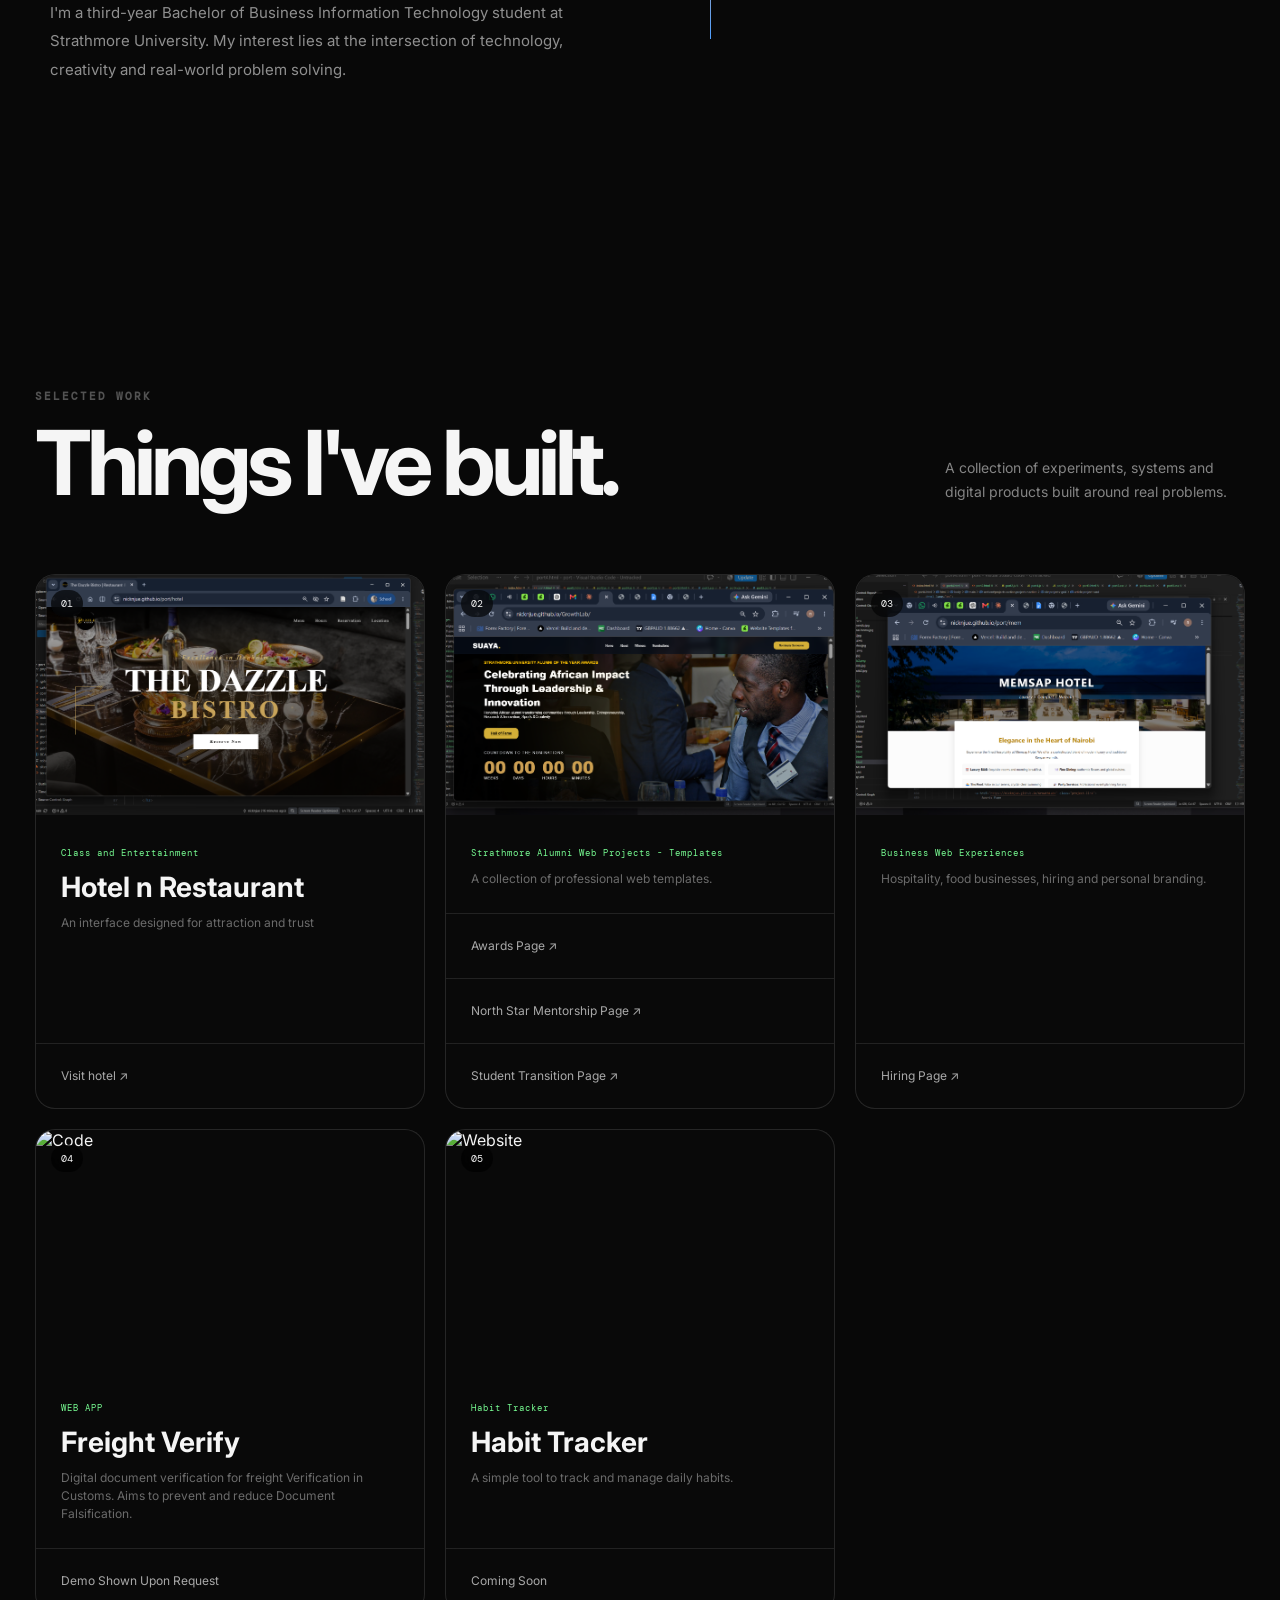
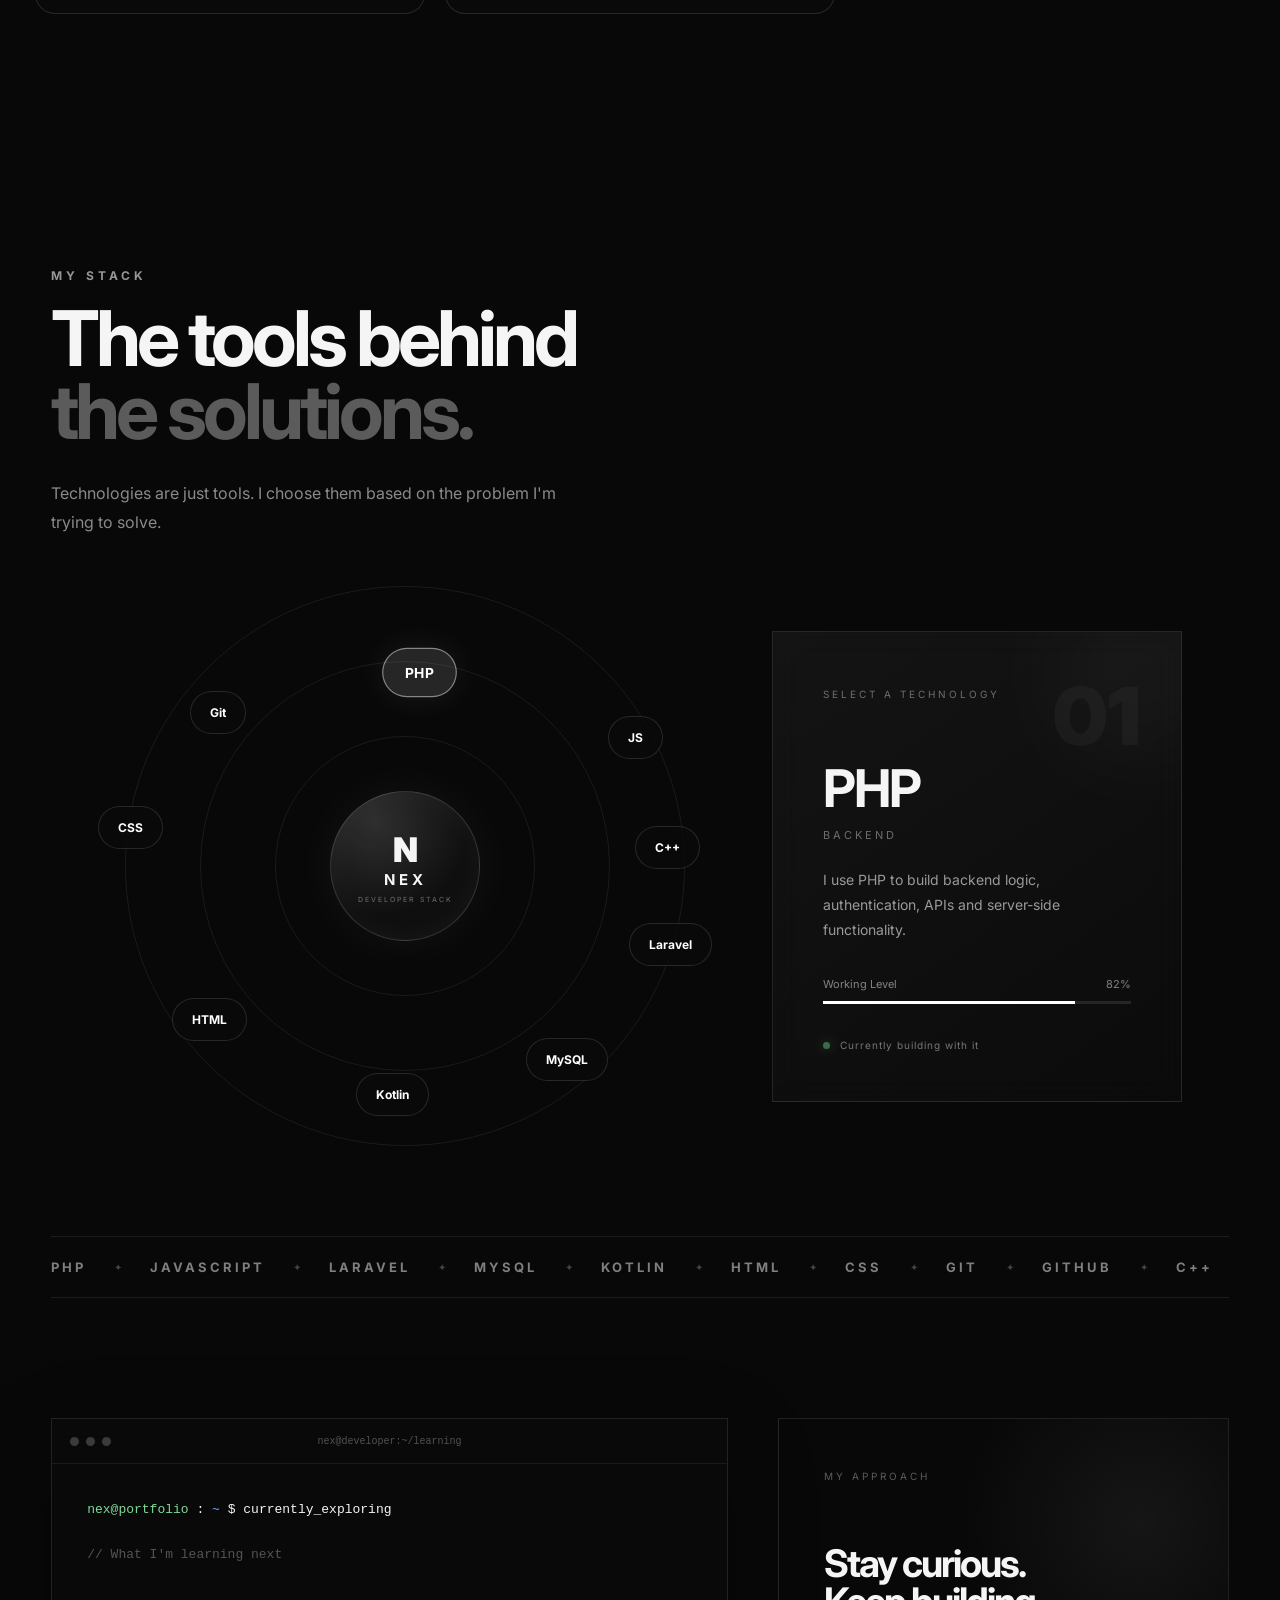
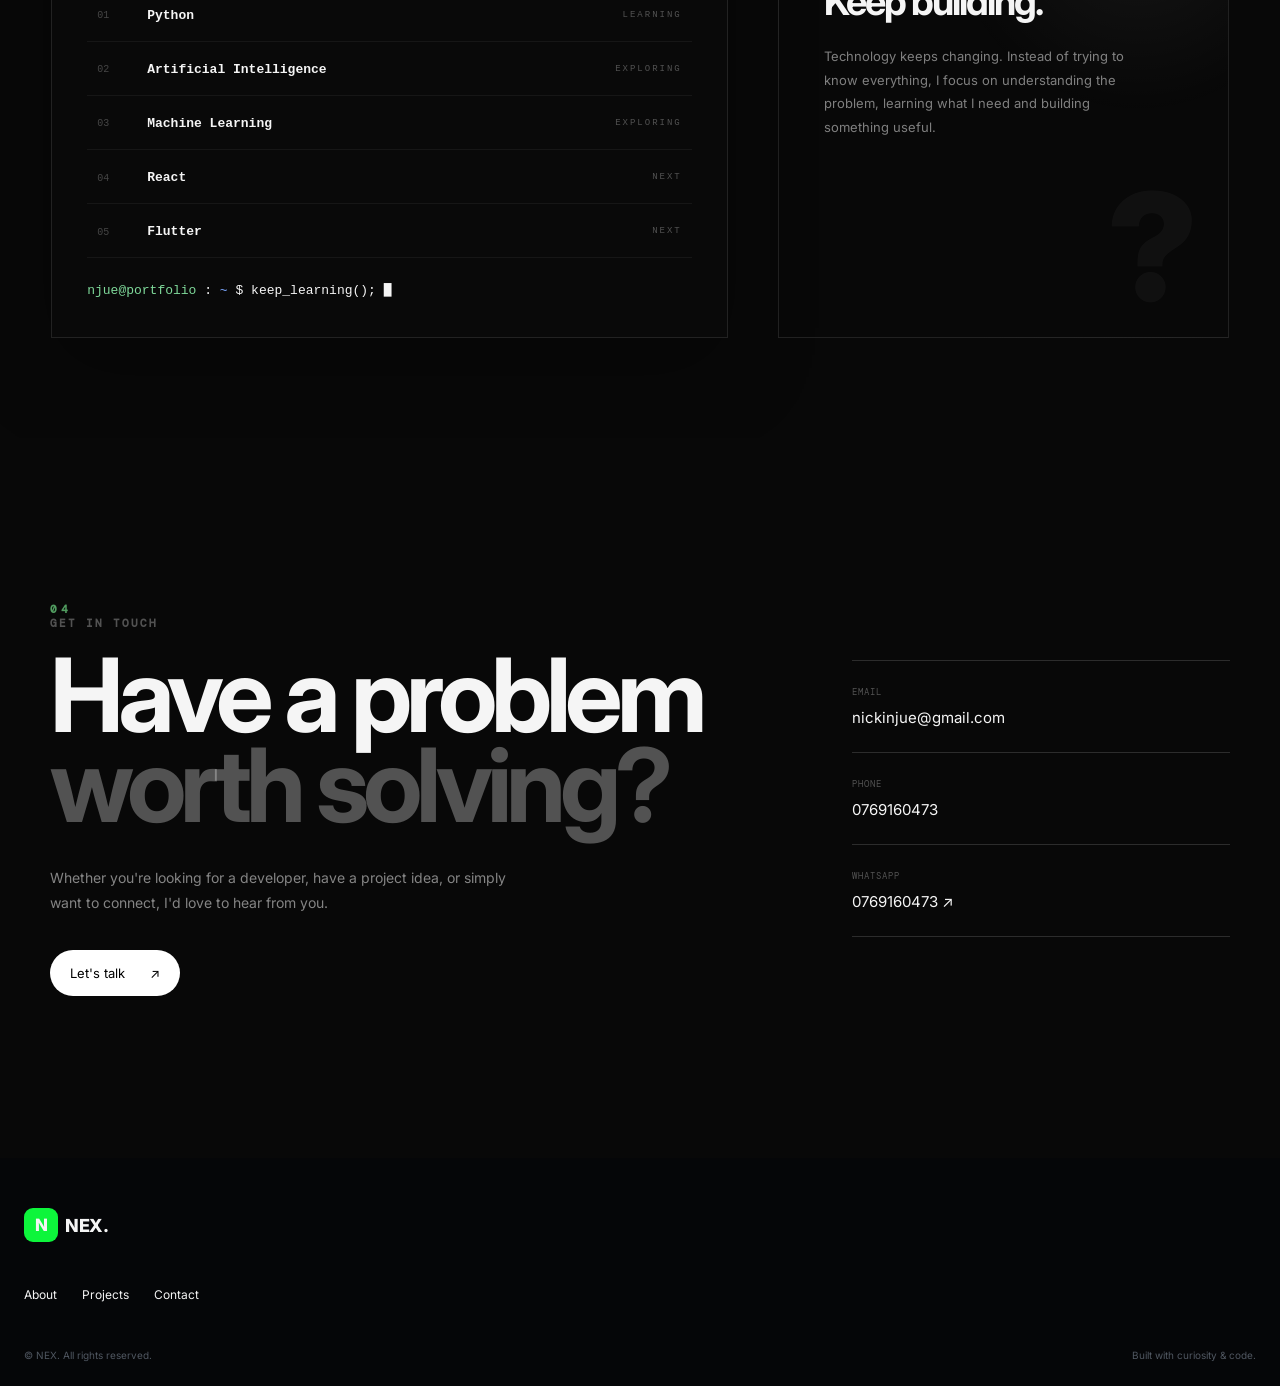
==== commit 755e885b: "1.11" ====
--- a/index.html
+++ b/index.html
@@ -284,8 +284,8 @@
                 <div class="about-text">
 
                     <h2>
-                        More than a developer.
-                        <span>A problem solver.</span>
+                        More than a developer. 
+                        <span>A Partner in Solving Problems.</span>
                     </h2>
 
 
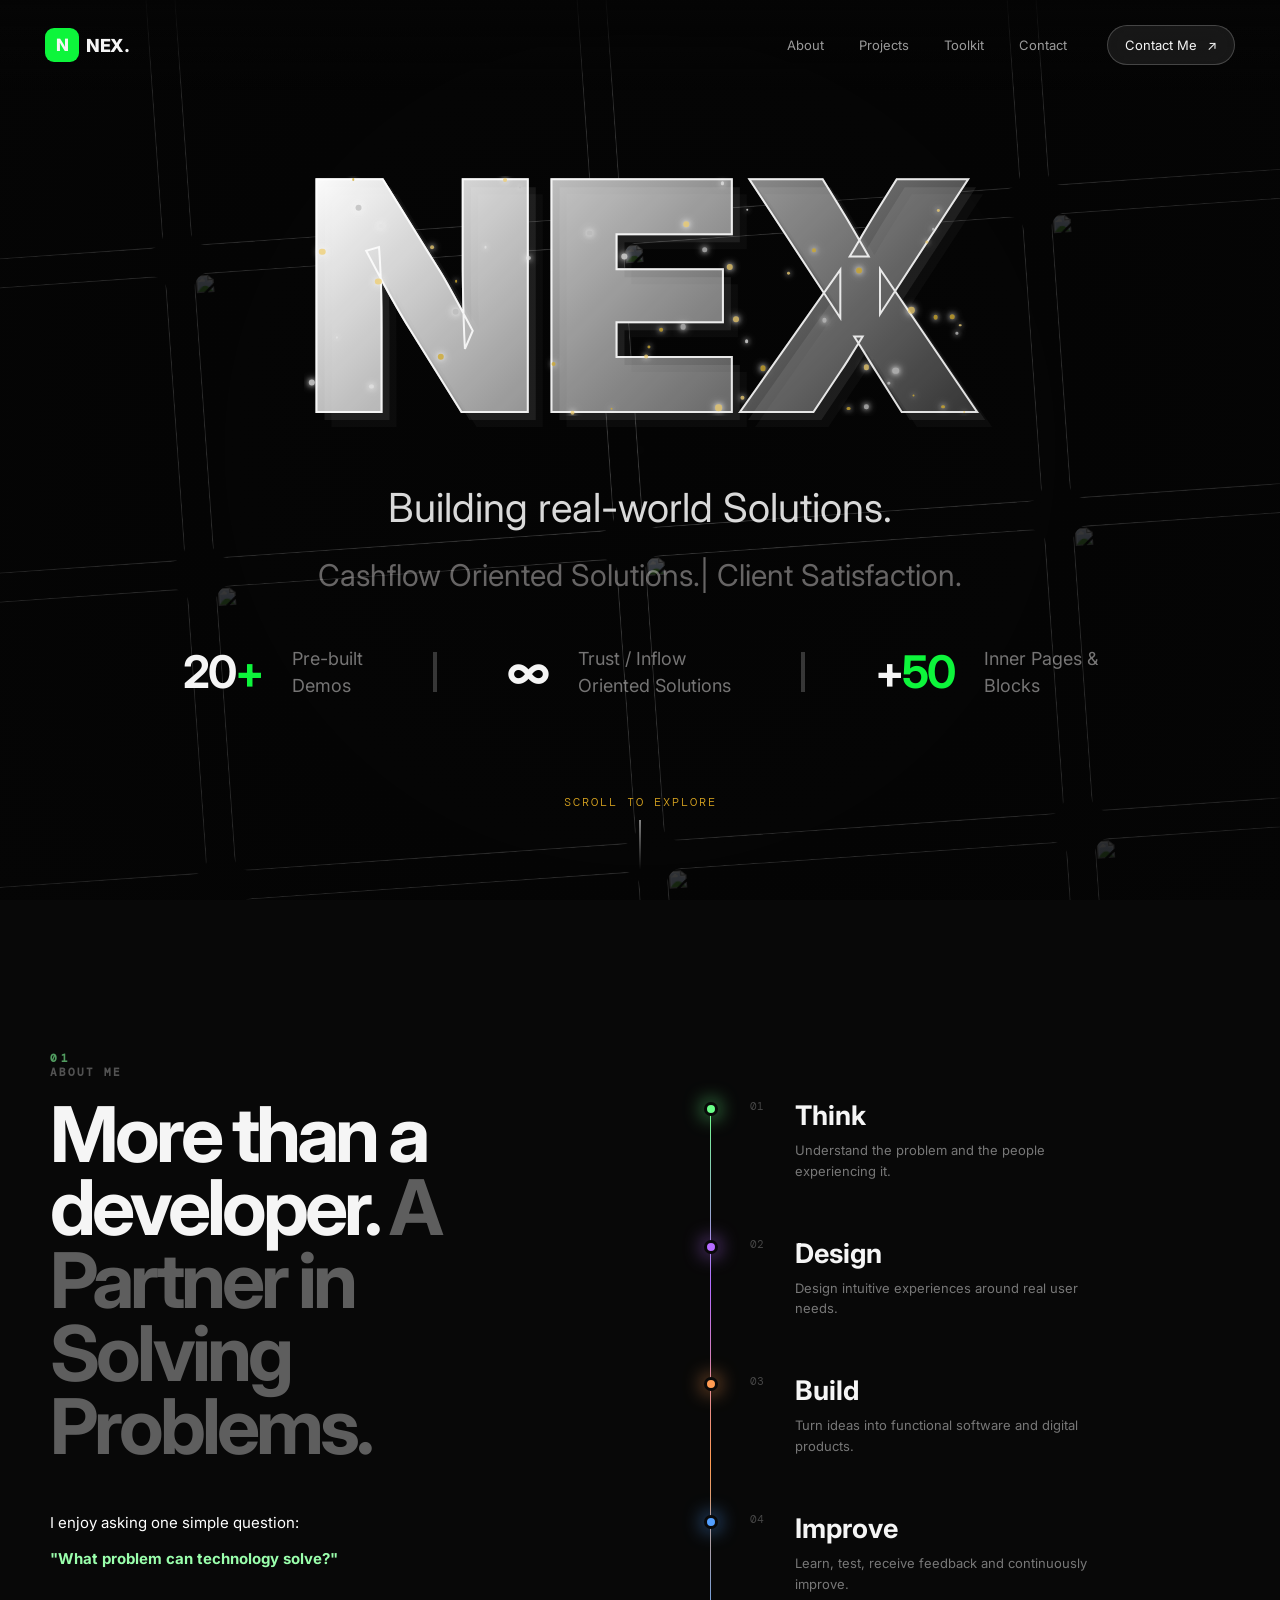
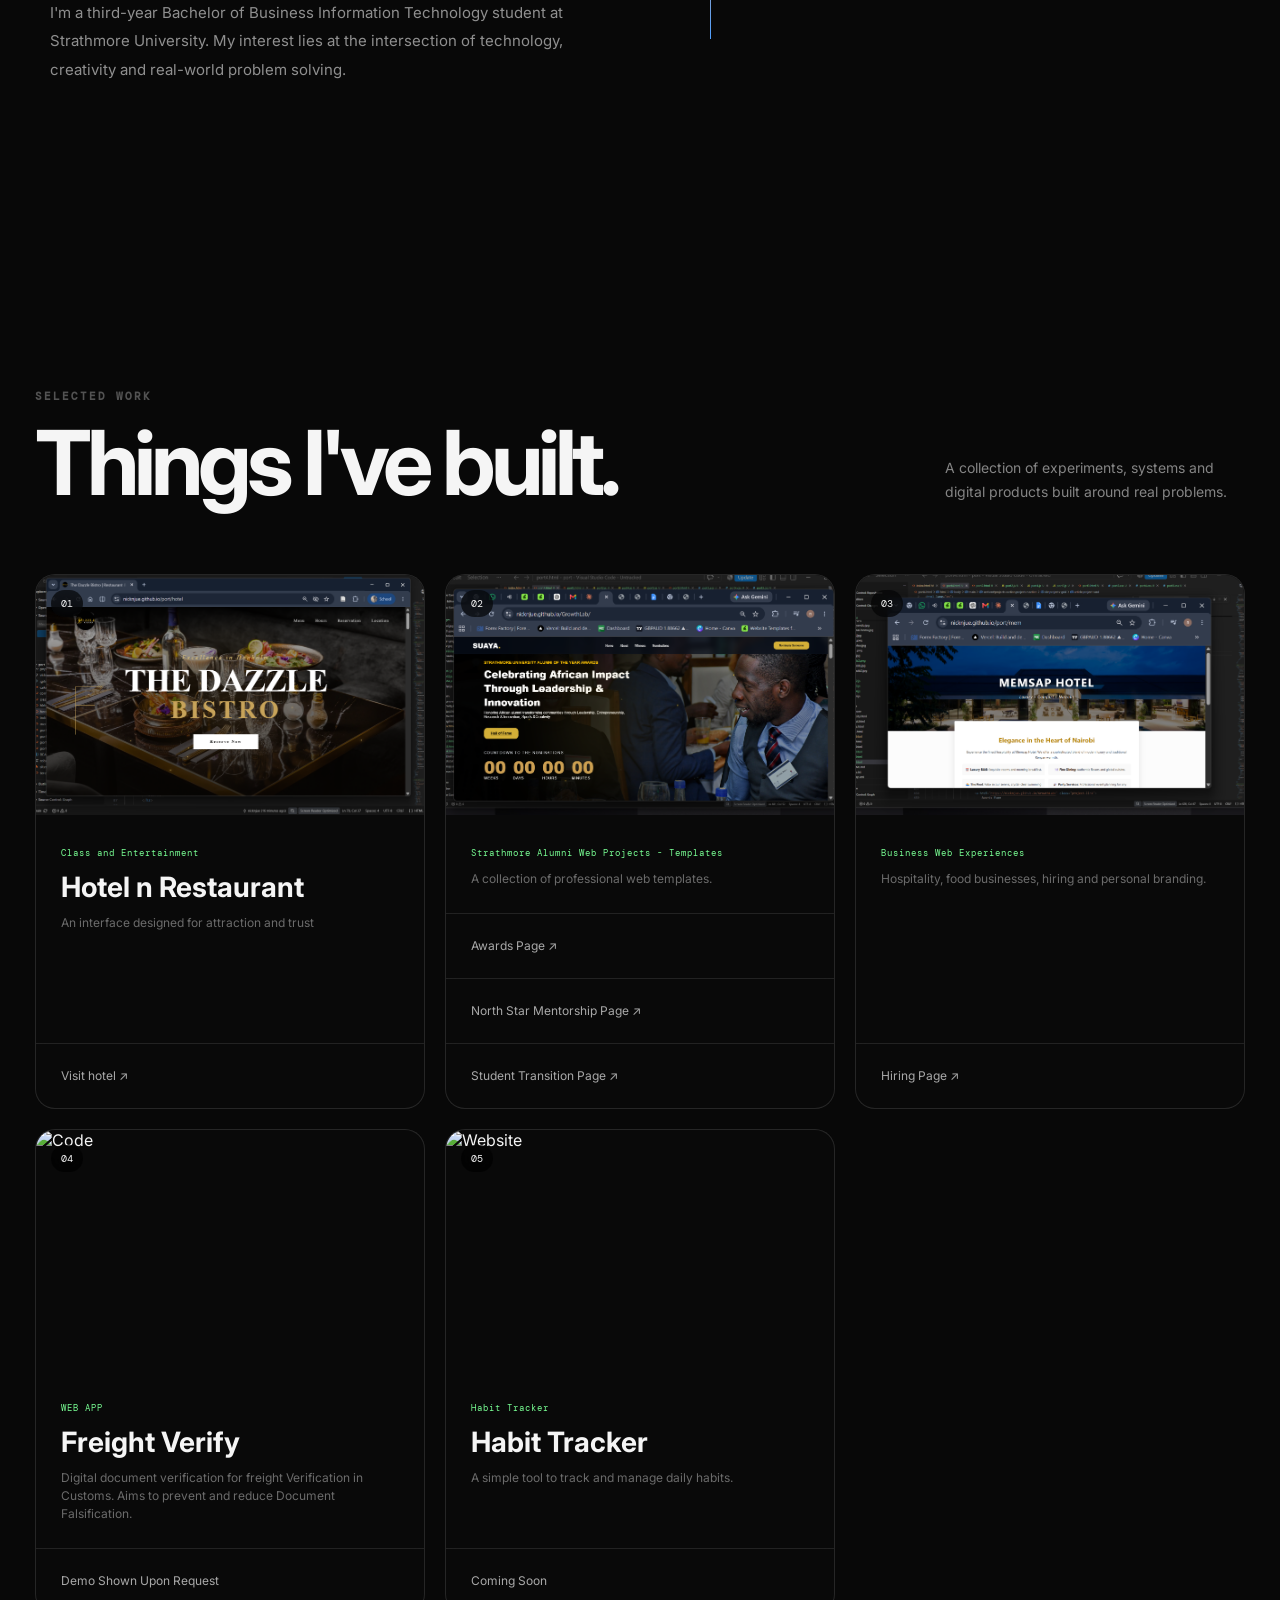
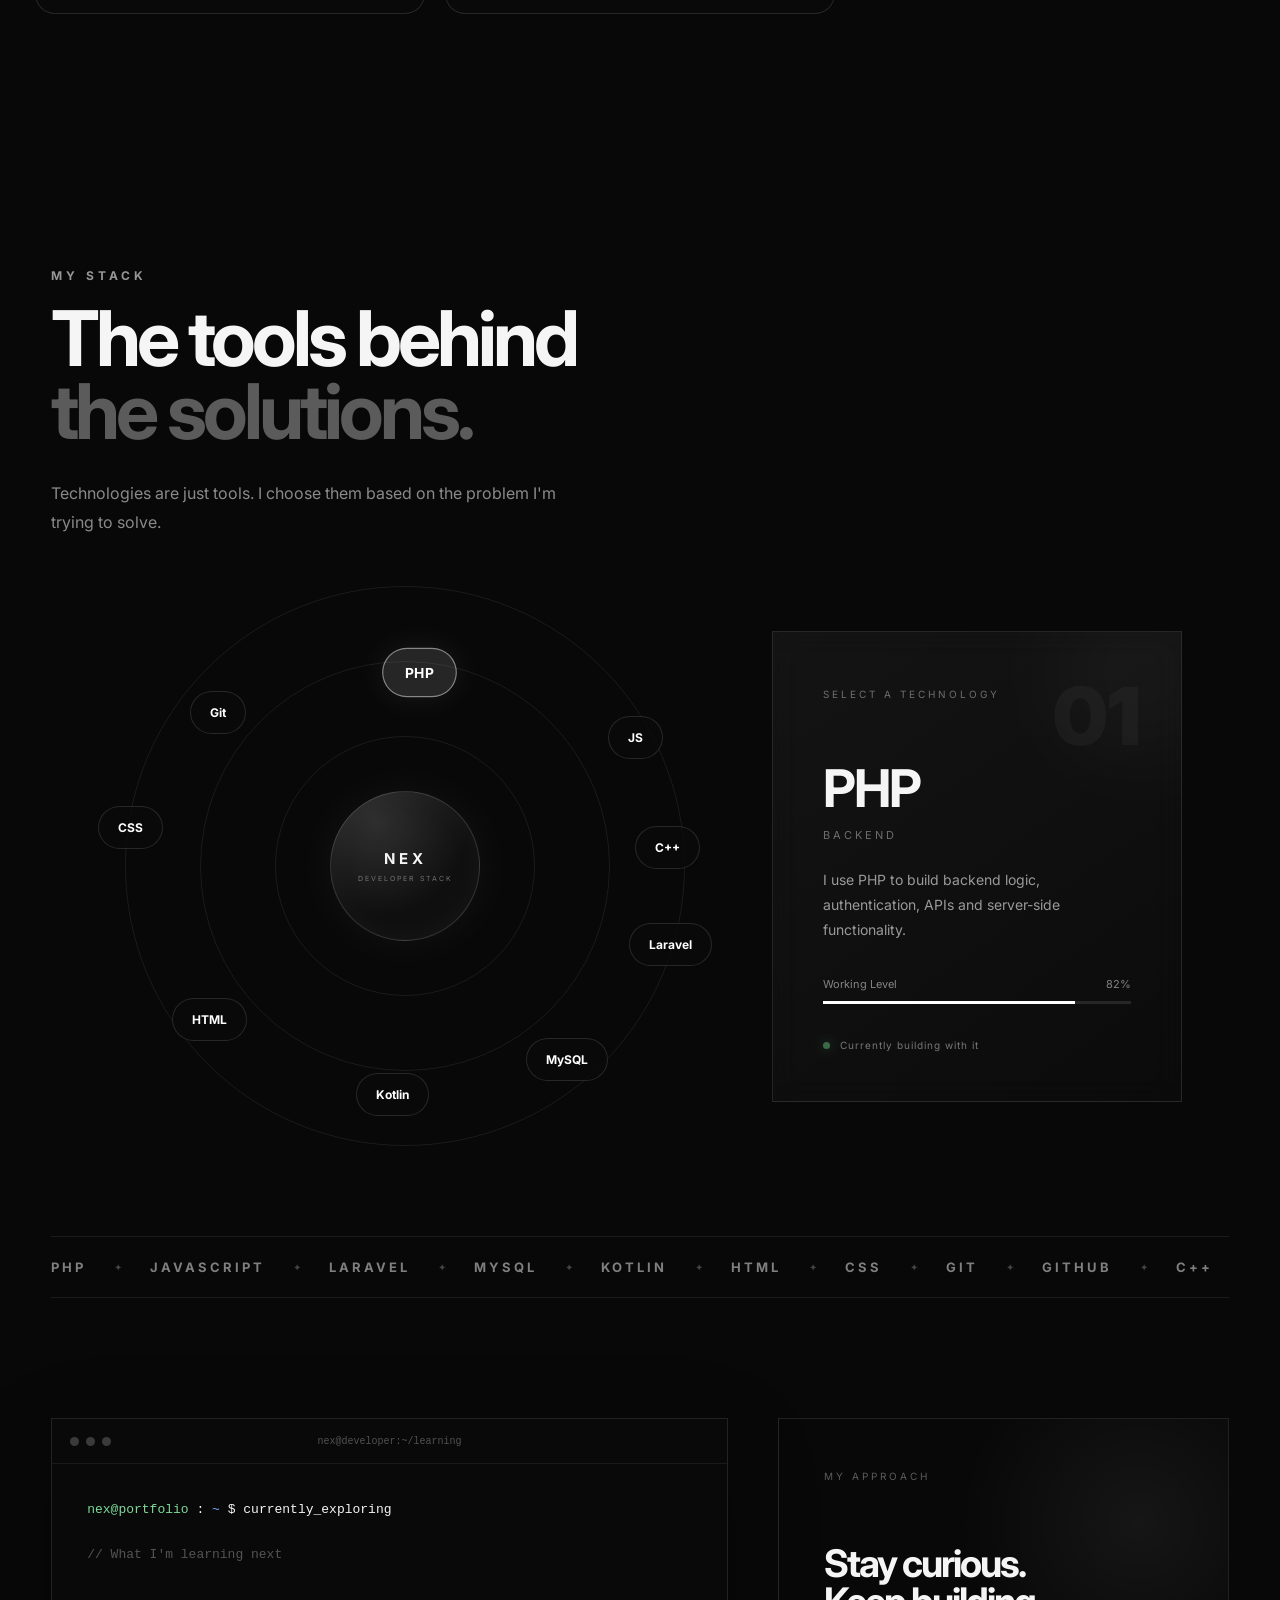
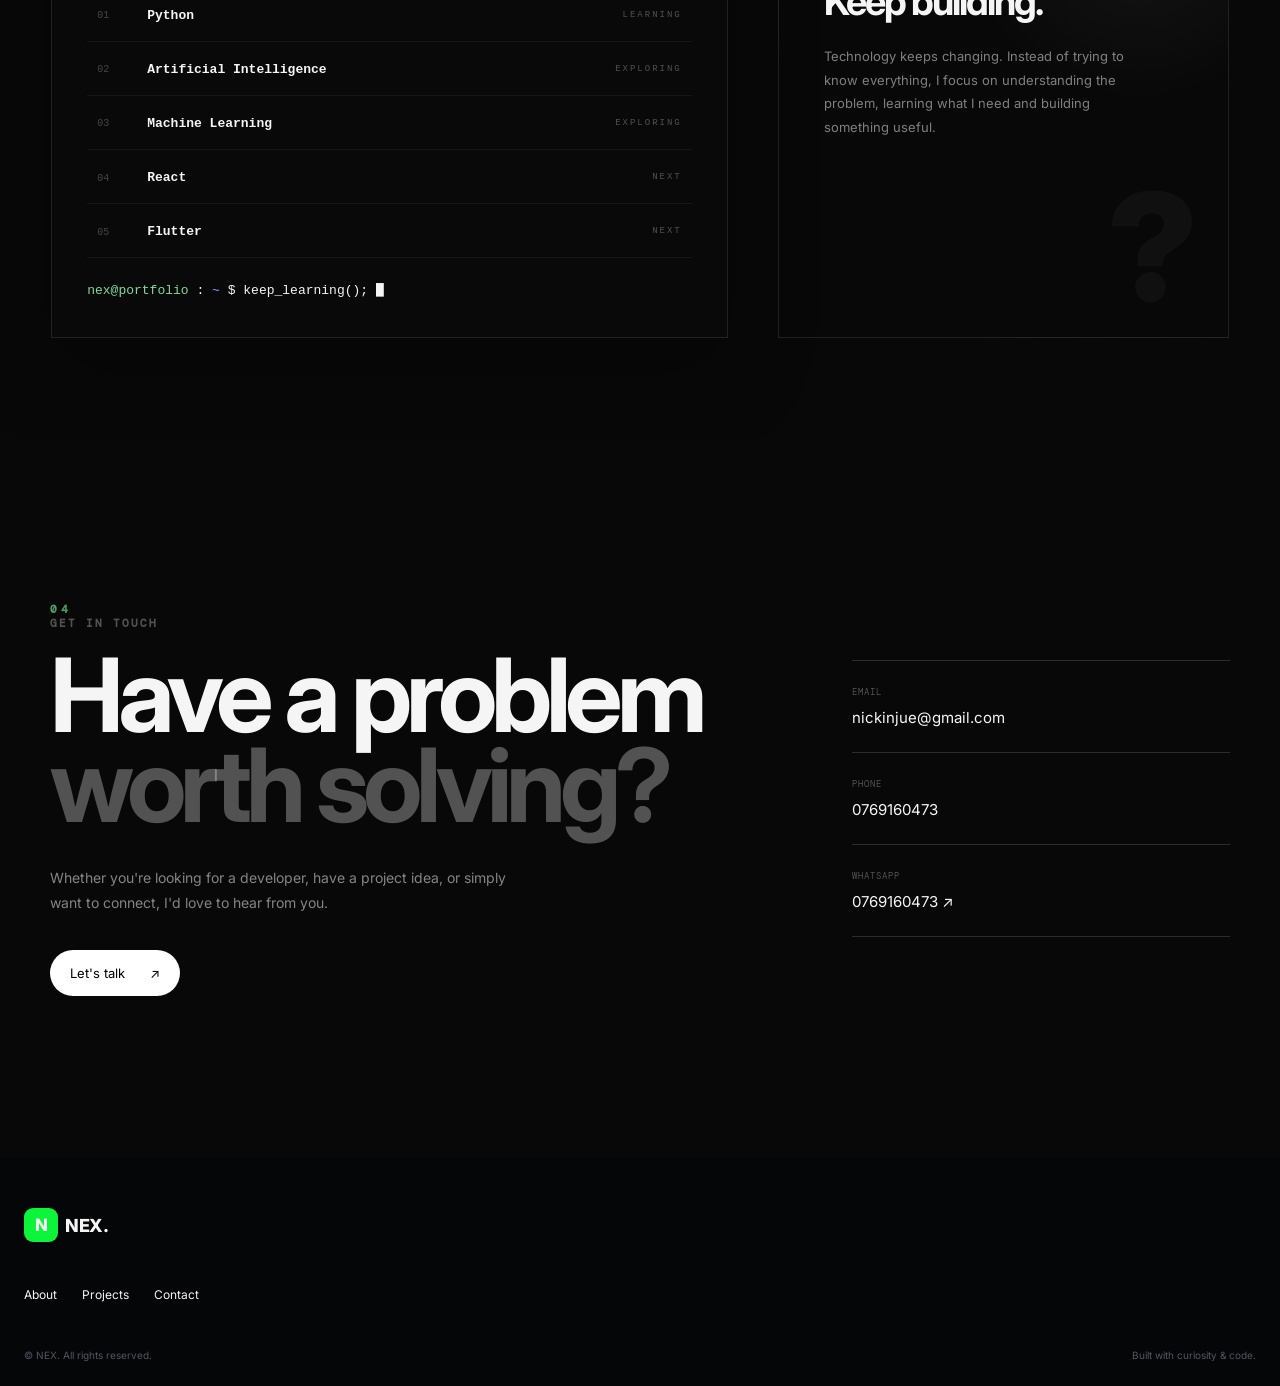
==== commit f990cfbe: "1.12" ====
--- a/index.html
+++ b/index.html
@@ -689,7 +689,7 @@
             <div class="orbit orbit-three"></div>
 
             <div class="tech-center">
-                <span>N</span>
+                <span></span>
                 <strong>NEX</strong>
                 <small>DEVELOPER STACK</small>
             </div>
@@ -961,7 +961,7 @@
                 <br>
 
                 <div class="terminal-line terminal-cursor-line">
-                    <span class="terminal-green">njue@portfolio</span>
+                    <span class="terminal-green">nex@portfolio</span>
                     <span>:</span>
                     <span class="terminal-blue">~</span>
                     <span>$</span>
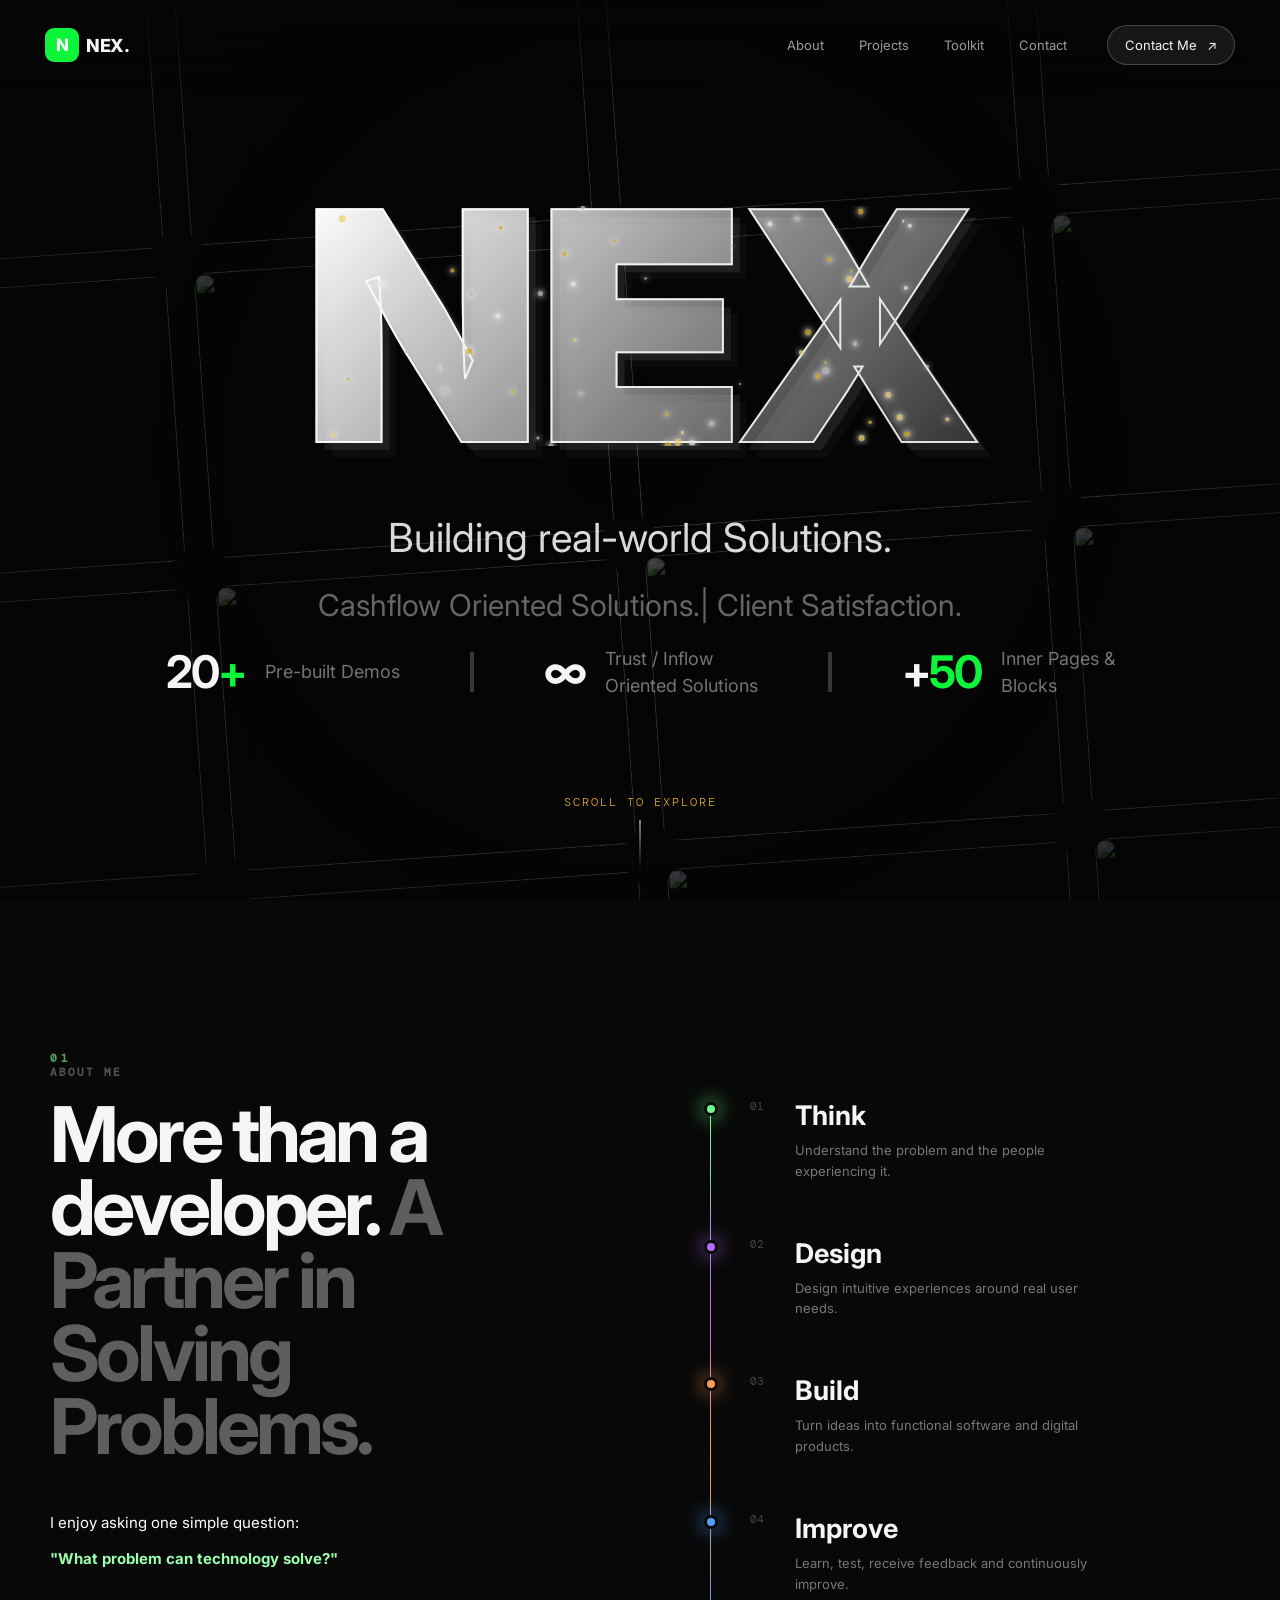
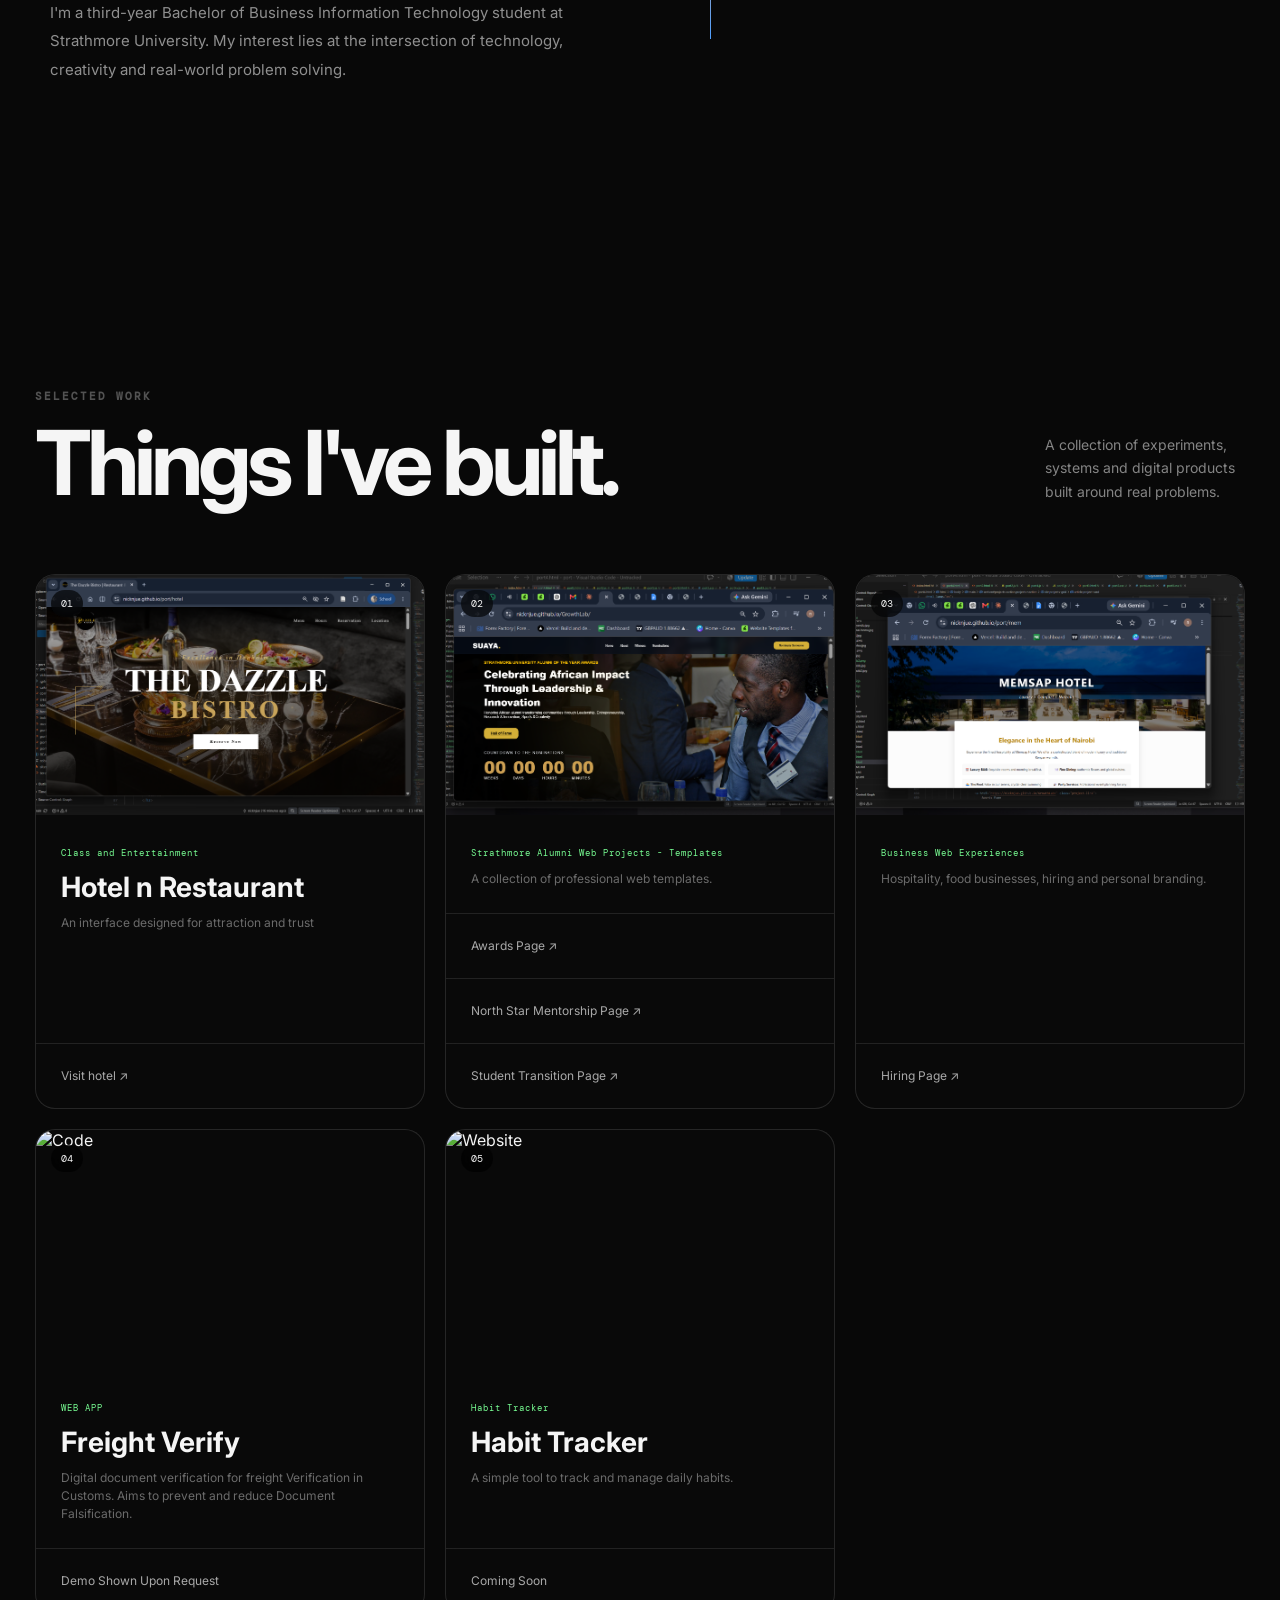
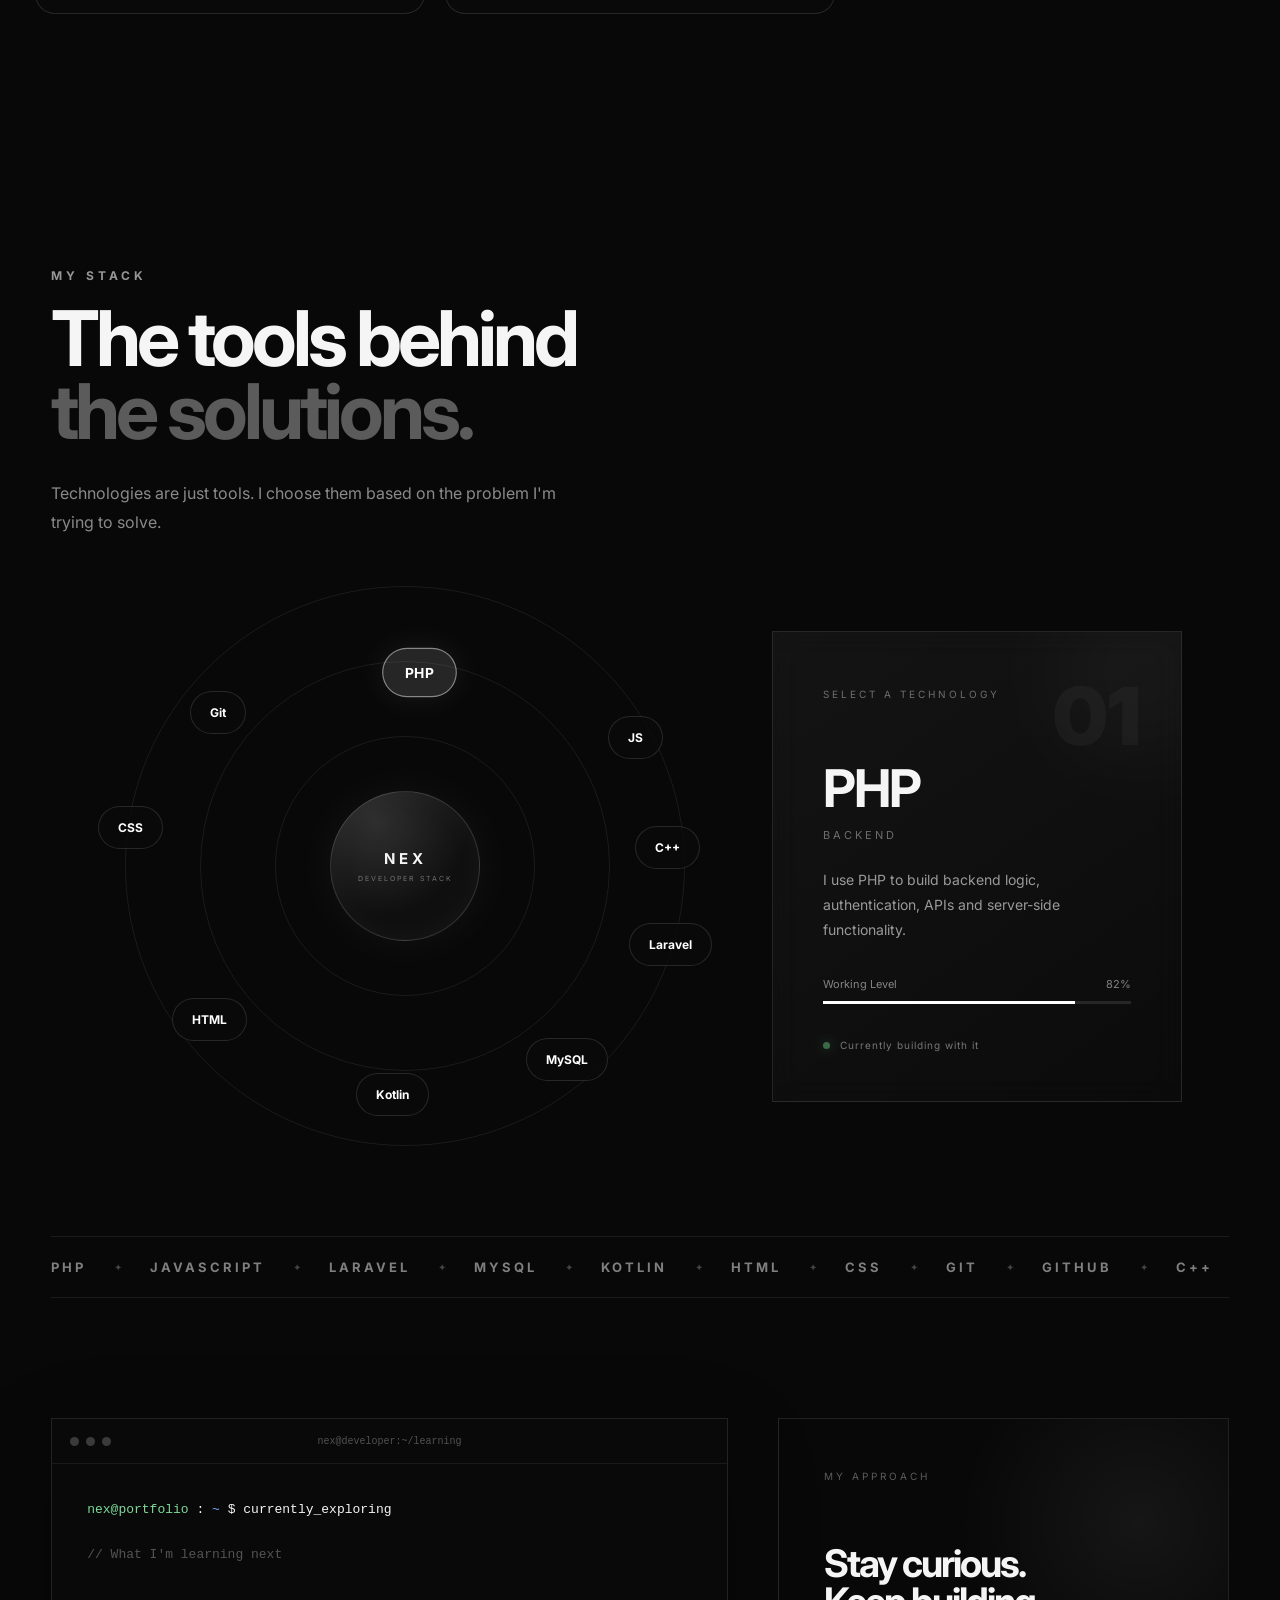
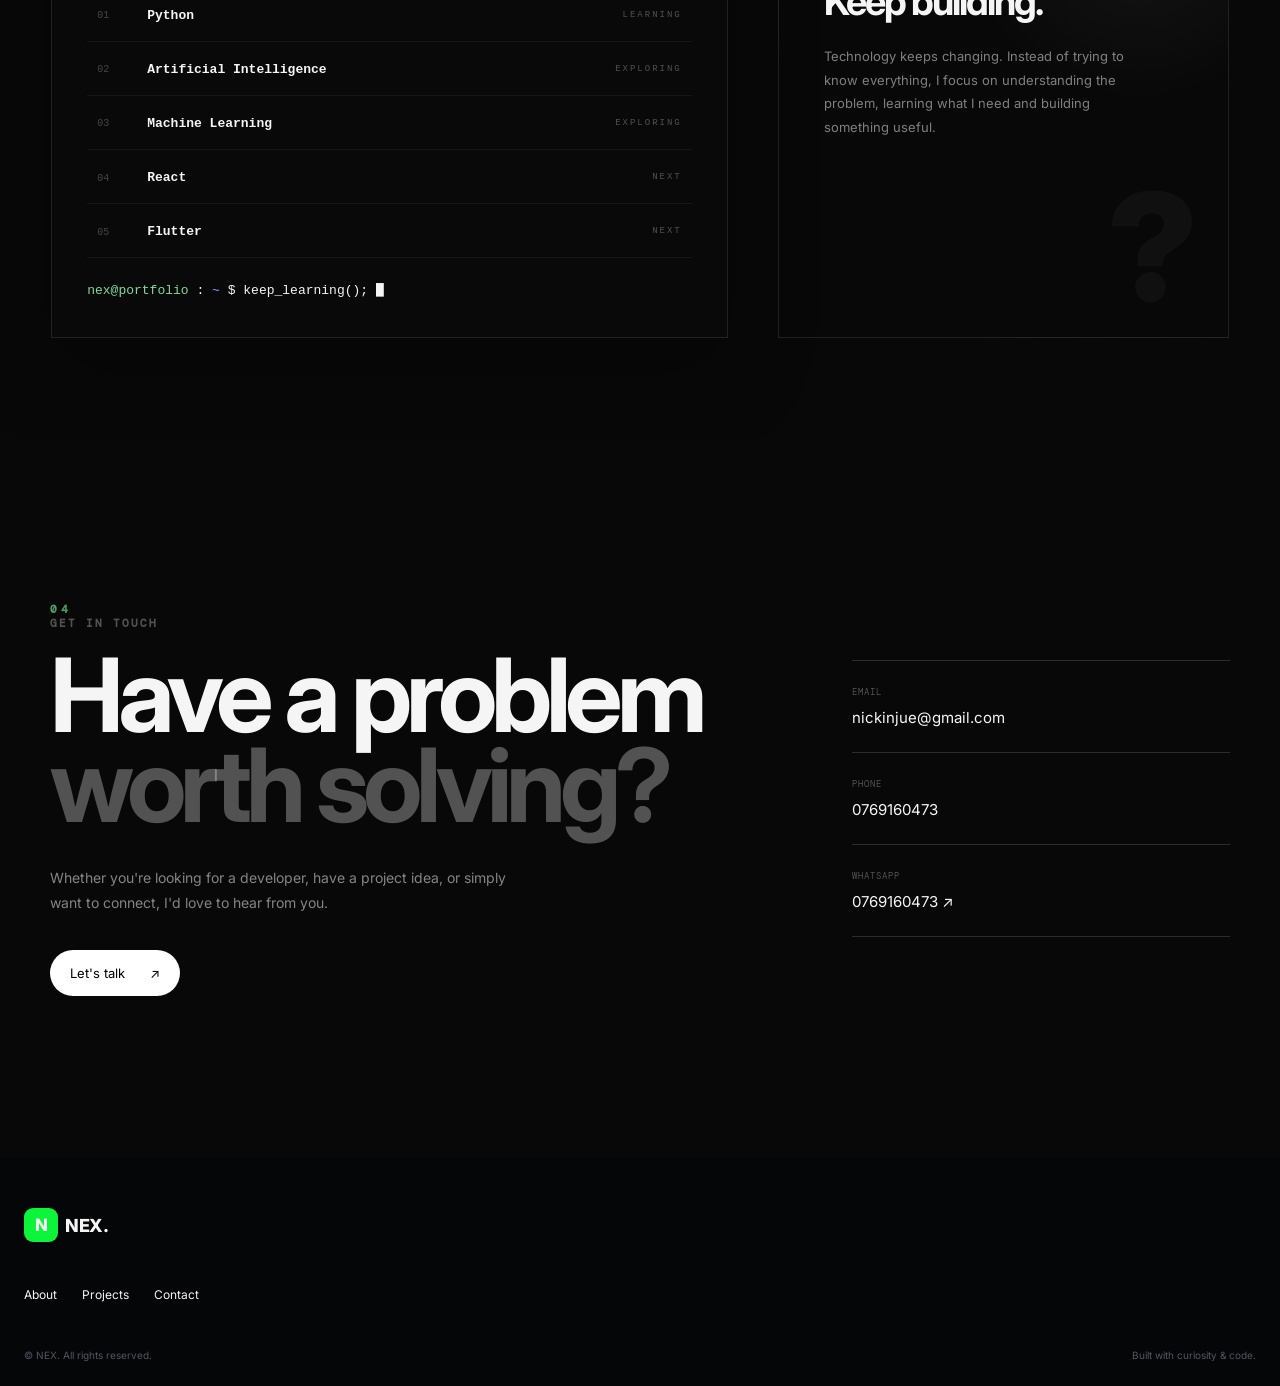
==== commit 30b683dc: "1.14" ====
--- a/index.html
+++ b/index.html
@@ -211,7 +211,7 @@
 
                         <strong>20<span>+</span></strong>
 
-                        <p>Pre-built<br>Demos</p>
+                        <p>Pre-built Demos</p>
 
                     </div>
 
--- a/css/port4.css
+++ b/css/port4.css
@@ -64,7 +64,7 @@
         scale(1.1);
 
     animation:
-        backgroundMove 50s linear infinite;
+        backgroundMove 70s linear infinite;
 }
 
 /* INDIVIDUAL IMAGES */
@@ -106,7 +106,7 @@
         saturate(.9);
 
     transition:
-        transform .5s ease;
+        transform .9s ease;
 
 }
 
@@ -397,7 +397,7 @@
 
 
 .section-description {
-    width: 300px;
+    width: 200px;
 
     color: rgba(255,255,255,.5);
 
@@ -430,7 +430,7 @@
 .hero-content {
     width: 100%;
 
-    max-width: 1100px;
+    max-width: 1200px;
 
     text-align: center;
 }
@@ -731,7 +731,7 @@
 
 .hero-stats {
     margin:
-        40px
+        10px
         auto;
 
     display: flex;
@@ -749,7 +749,7 @@
 
     align-items: center;
 
-    gap: 30px;
+    gap: 20px;
 
     text-align: left;
 }
@@ -2631,4 +2631,149 @@
         gap: 15px;
     }
 
+}
+
+/* =========================================================
+   MOBILE HERO FIX
+========================================================= */
+
+@media (max-width: 700px) {
+
+    .hero {
+        width: 100%;
+        min-height: 100svh;
+        padding: 100px 18px 70px;
+        overflow: hidden;
+    }
+
+    .hero-content {
+        width: 100%;
+        max-width: 100%;
+    }
+
+
+    /* HERO TITLE */
+
+    .hero-title-wrapper {
+        max-width: 100%;
+        margin: 15px 0 25px;
+    }
+
+    .hero-title {
+        font-size: clamp(75px, 24vw, 125px);
+        letter-spacing: -3px;
+        line-height: .8;
+        white-space: nowrap;
+    }
+
+
+    /* HERO DESCRIPTION */
+
+    .hero-description {
+        margin-top: 20px;
+        font-size: 25px;
+        line-height: 1.25;
+        padding: 0 8px;
+    }
+
+    .hero-description span {
+        display: block;
+        margin-top: 10px;
+        font-size: 17px;
+        line-height: 1.5;
+    }
+
+
+    /* =====================================================
+       HERO STATS
+    ===================================================== */
+
+    .hero-stats {
+        width: 100%;
+        max-width: 100%;
+
+        margin: 30px auto 20px;
+
+        display: flex;
+
+        justify-content: space-between;
+
+        align-items: center;
+
+        gap: 0;
+
+        overflow: hidden;
+    }
+
+
+    .stat {
+        flex: 1;
+
+        min-width: 0;
+
+        width:0;
+
+        display: flex;
+
+        flex-direction: column;
+
+        align-items: center;
+
+        justify-content: center;
+
+        gap: 5px;
+
+        text-align: center;
+
+        padding: 0 4px;
+    }
+
+
+    .stat strong {
+        font-size: 30px;
+
+        line-height: 1;
+
+        letter-spacing: -1px;
+
+        white-space: nowrap;
+    }
+
+
+    .stat p {
+        font-size: 11px;
+
+        line-height: 1.3;
+
+        white-space: normal;
+
+        word-break: normal;
+
+        max-width: 100%;
+    }
+
+
+    /* Vertical separators */
+
+    .stat-line {
+        flex-shrink: 0;
+
+        width: 1px;
+
+        height: 45px;
+
+        background: rgba(255,255,255,.2);
+    }
+
+
+    /* ORDER / EXPLORE BUTTON */
+
+    .explore-button {
+        max-width: 90%;
+
+        font-size: 11px;
+
+        padding: 13px 18px;
+    }
+
 }
